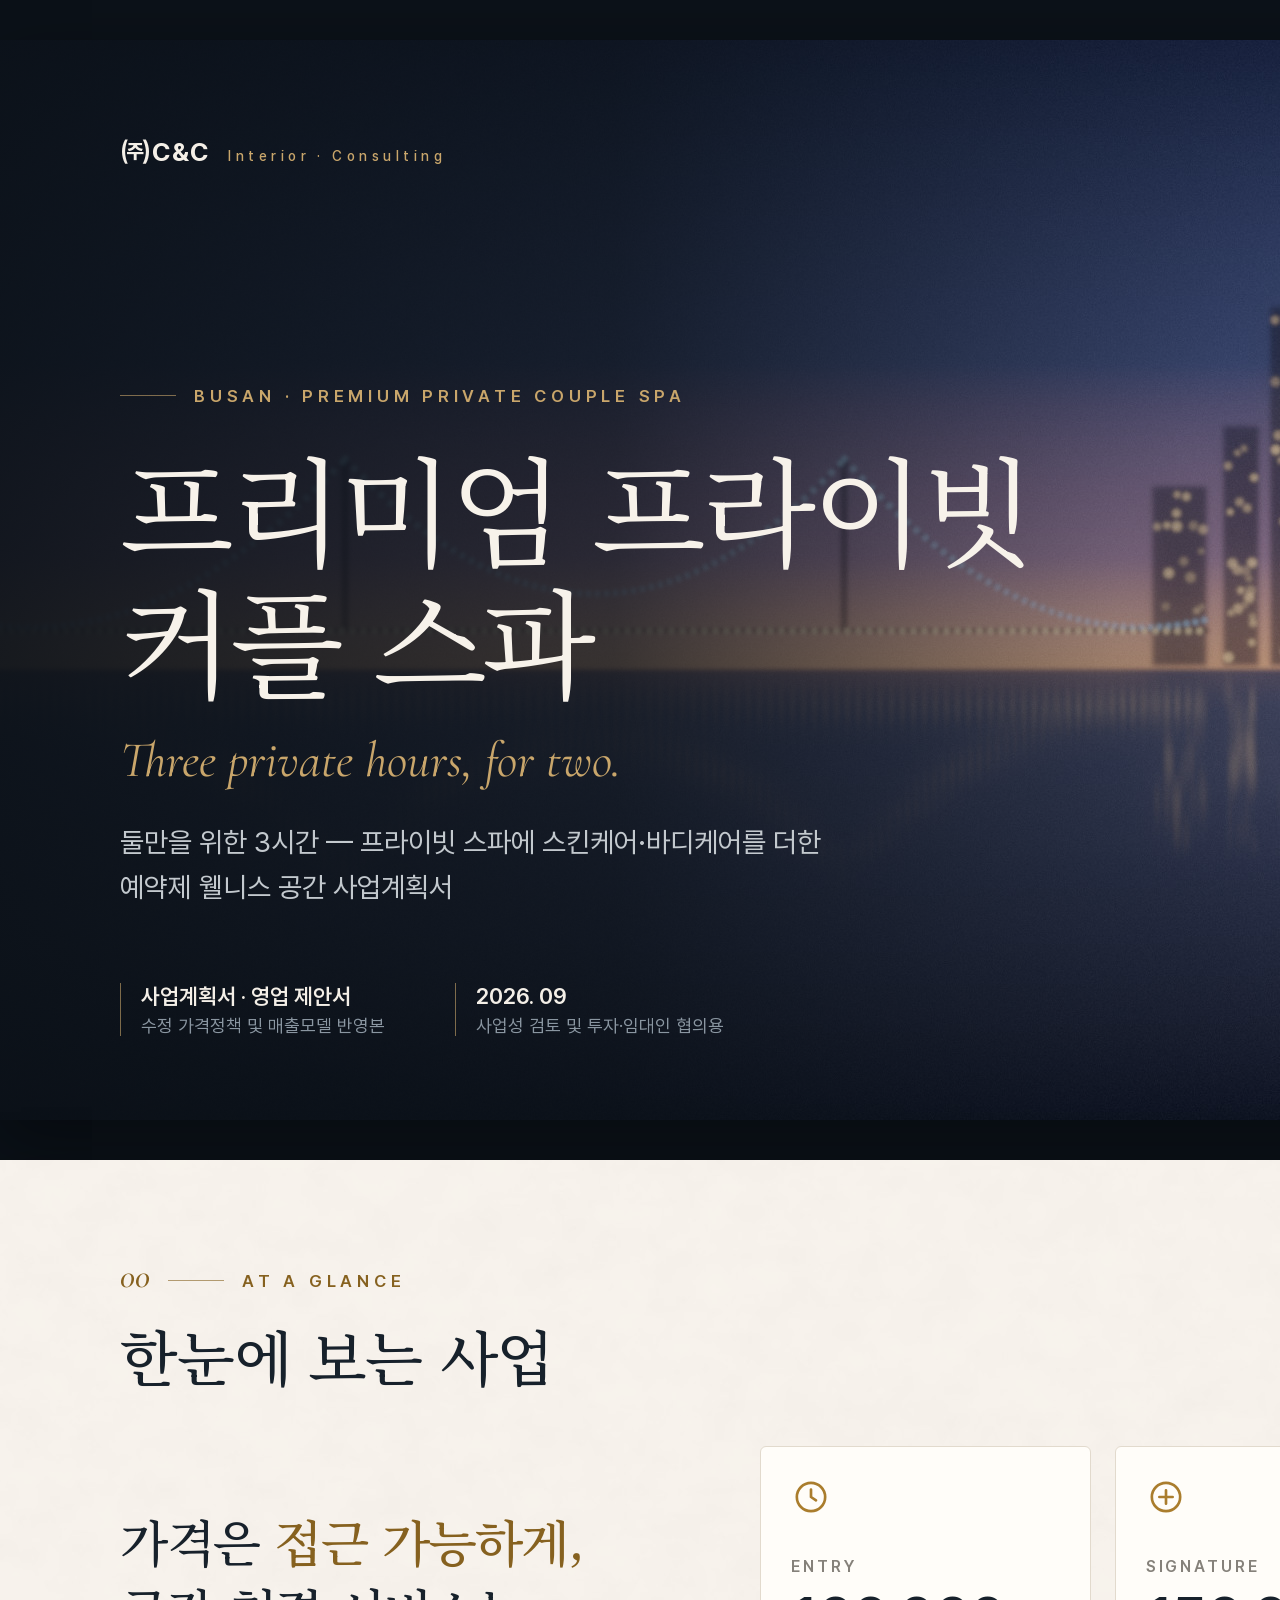
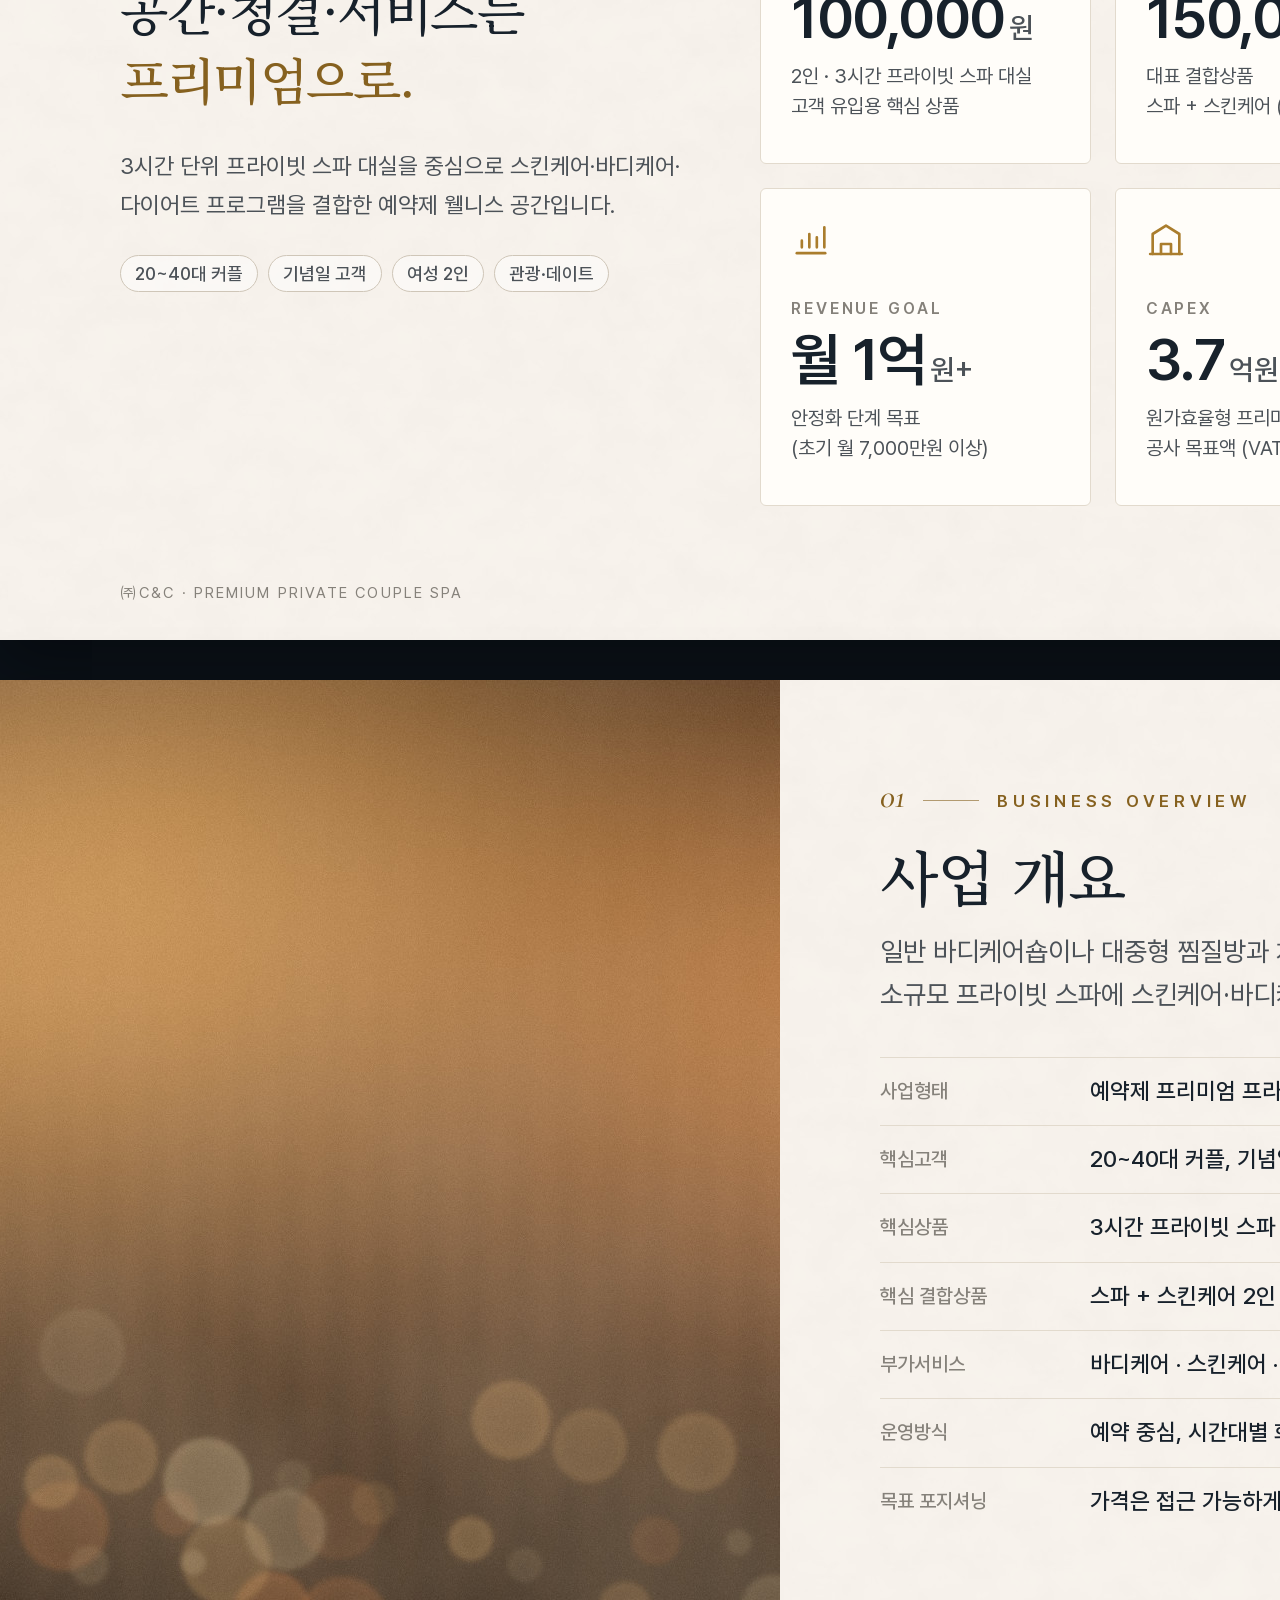
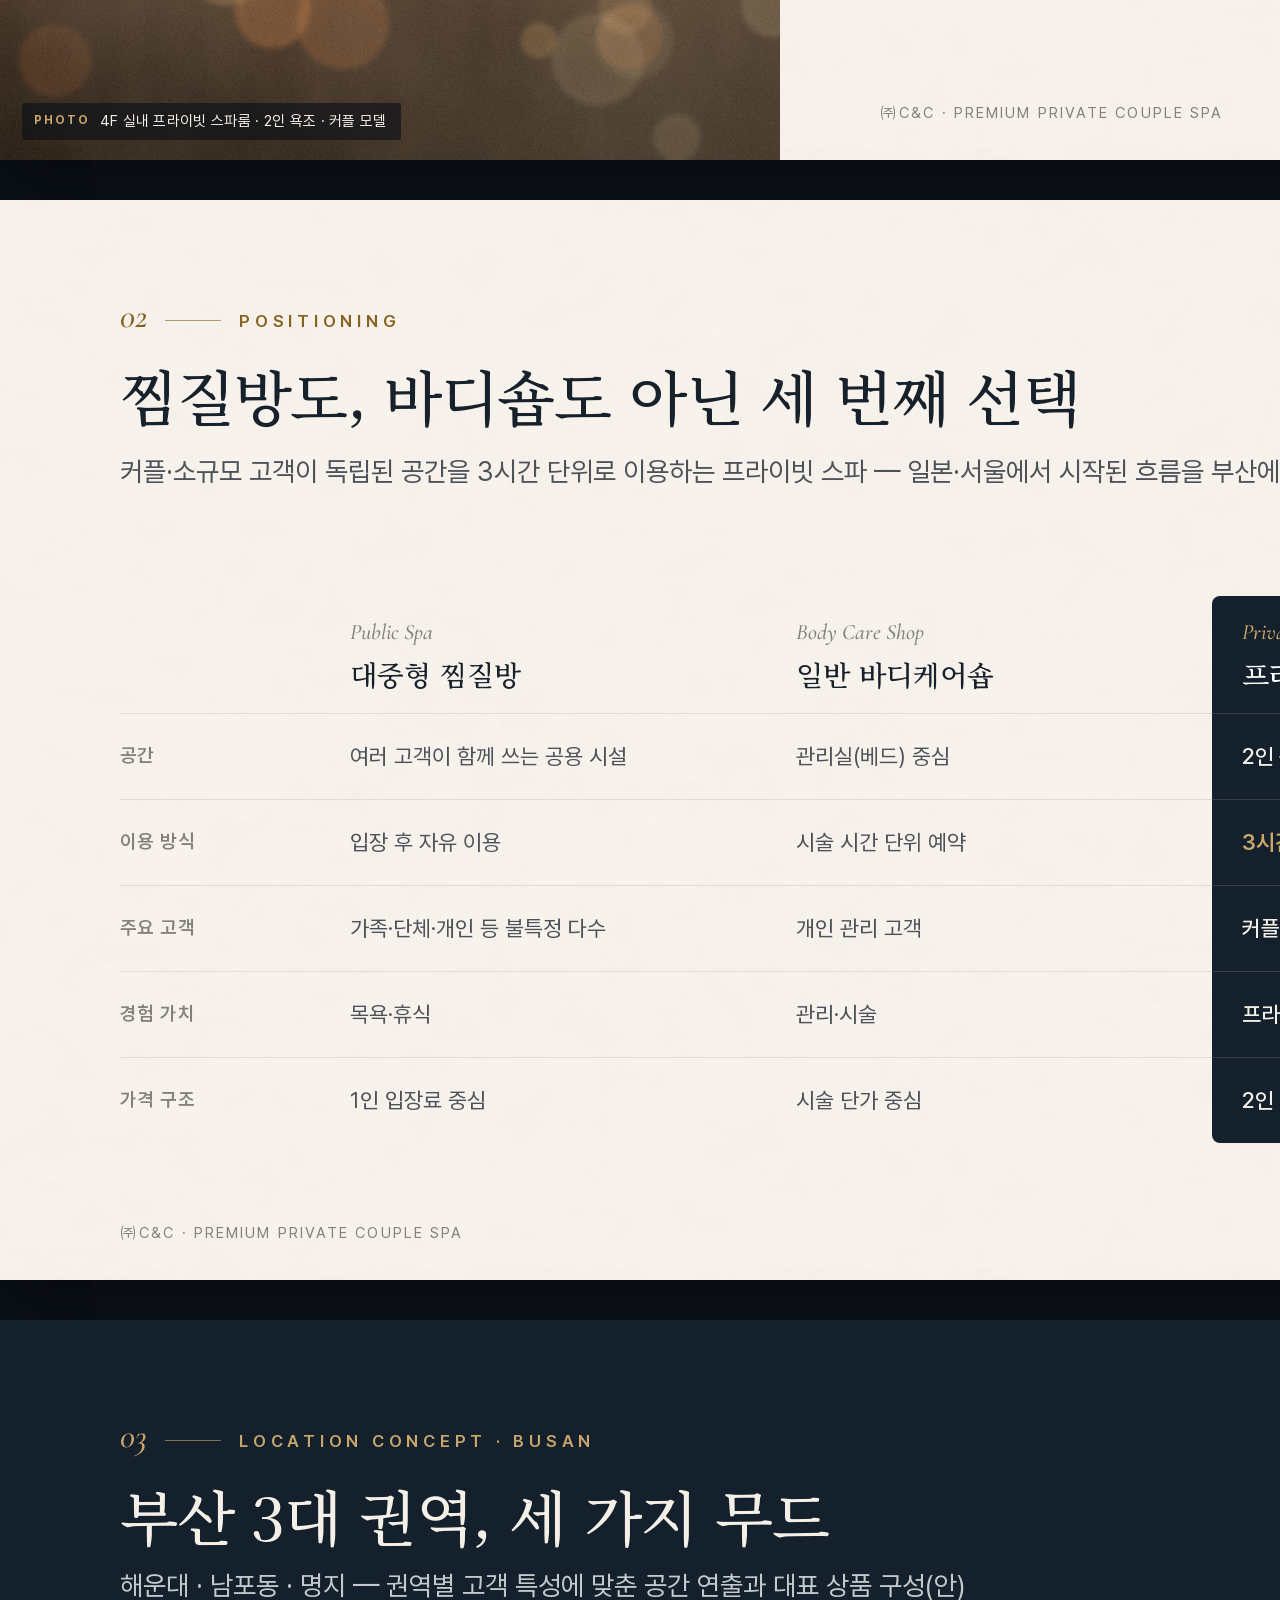
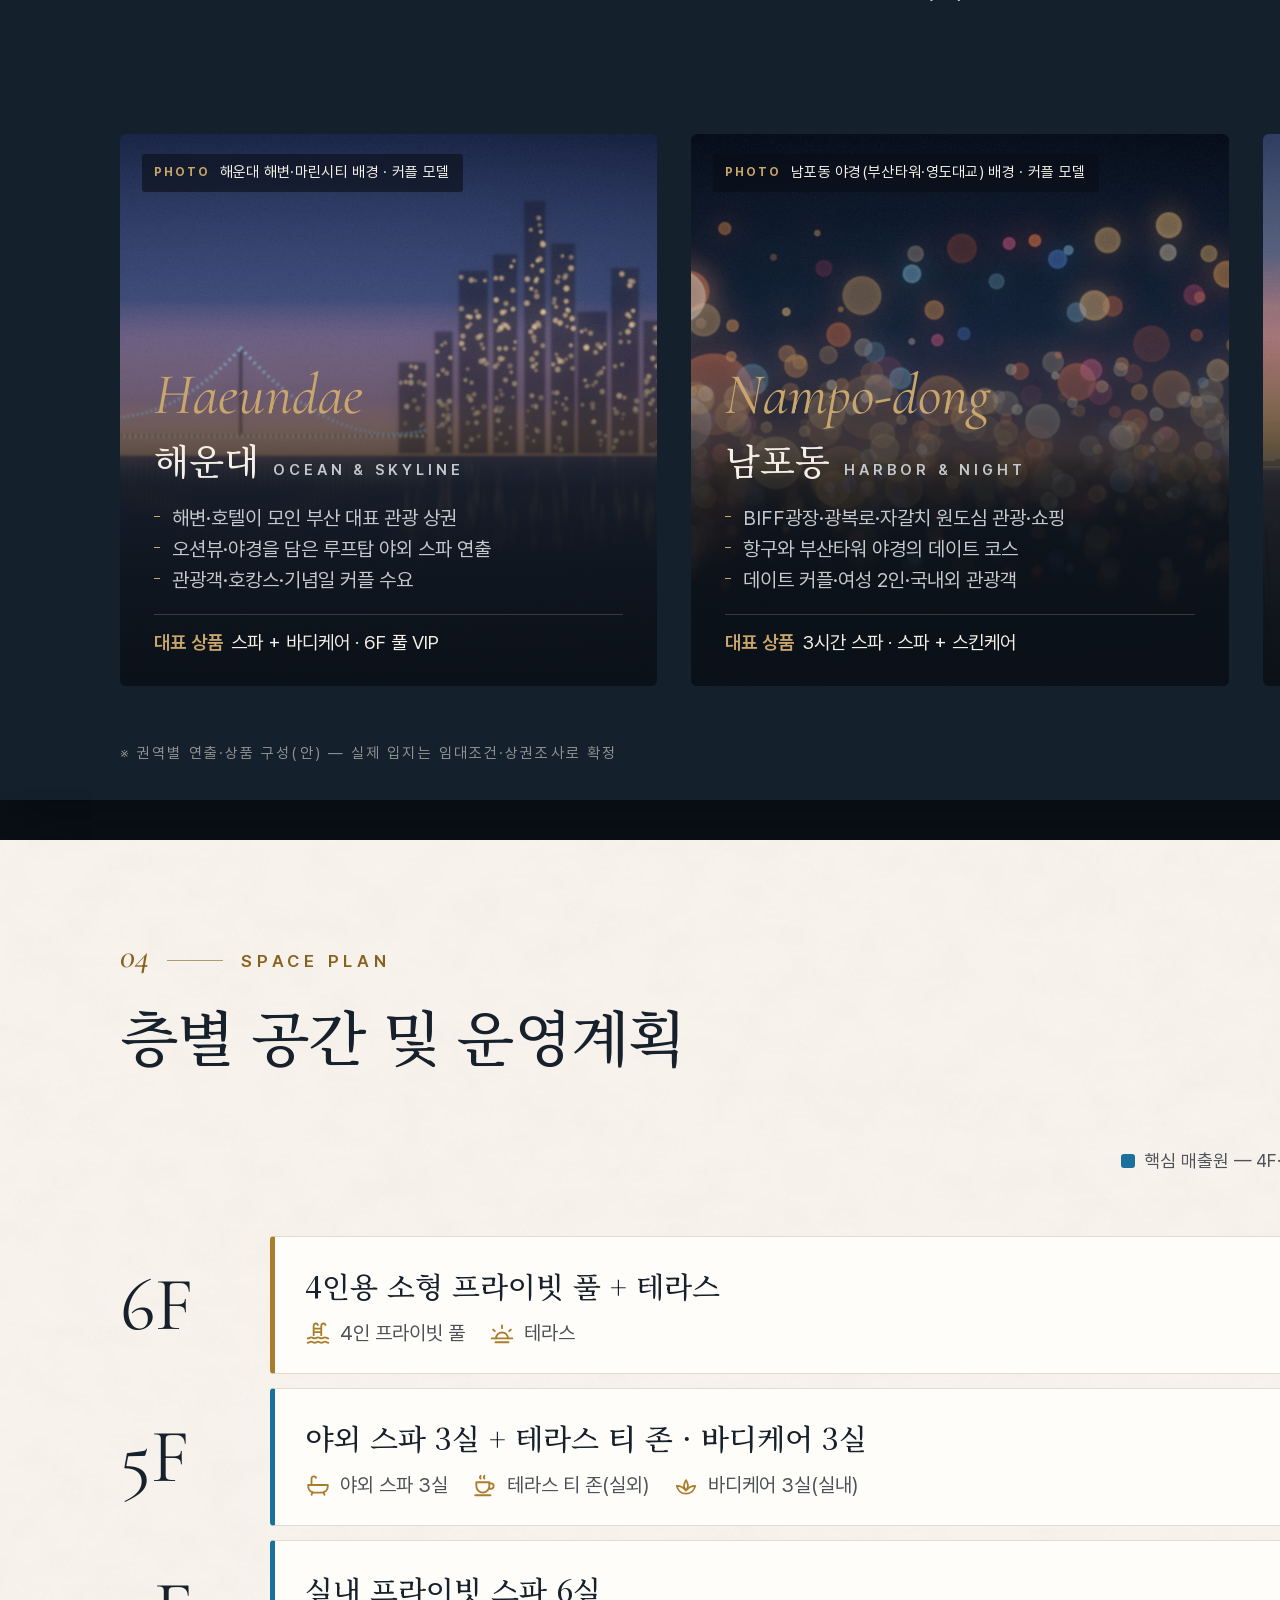
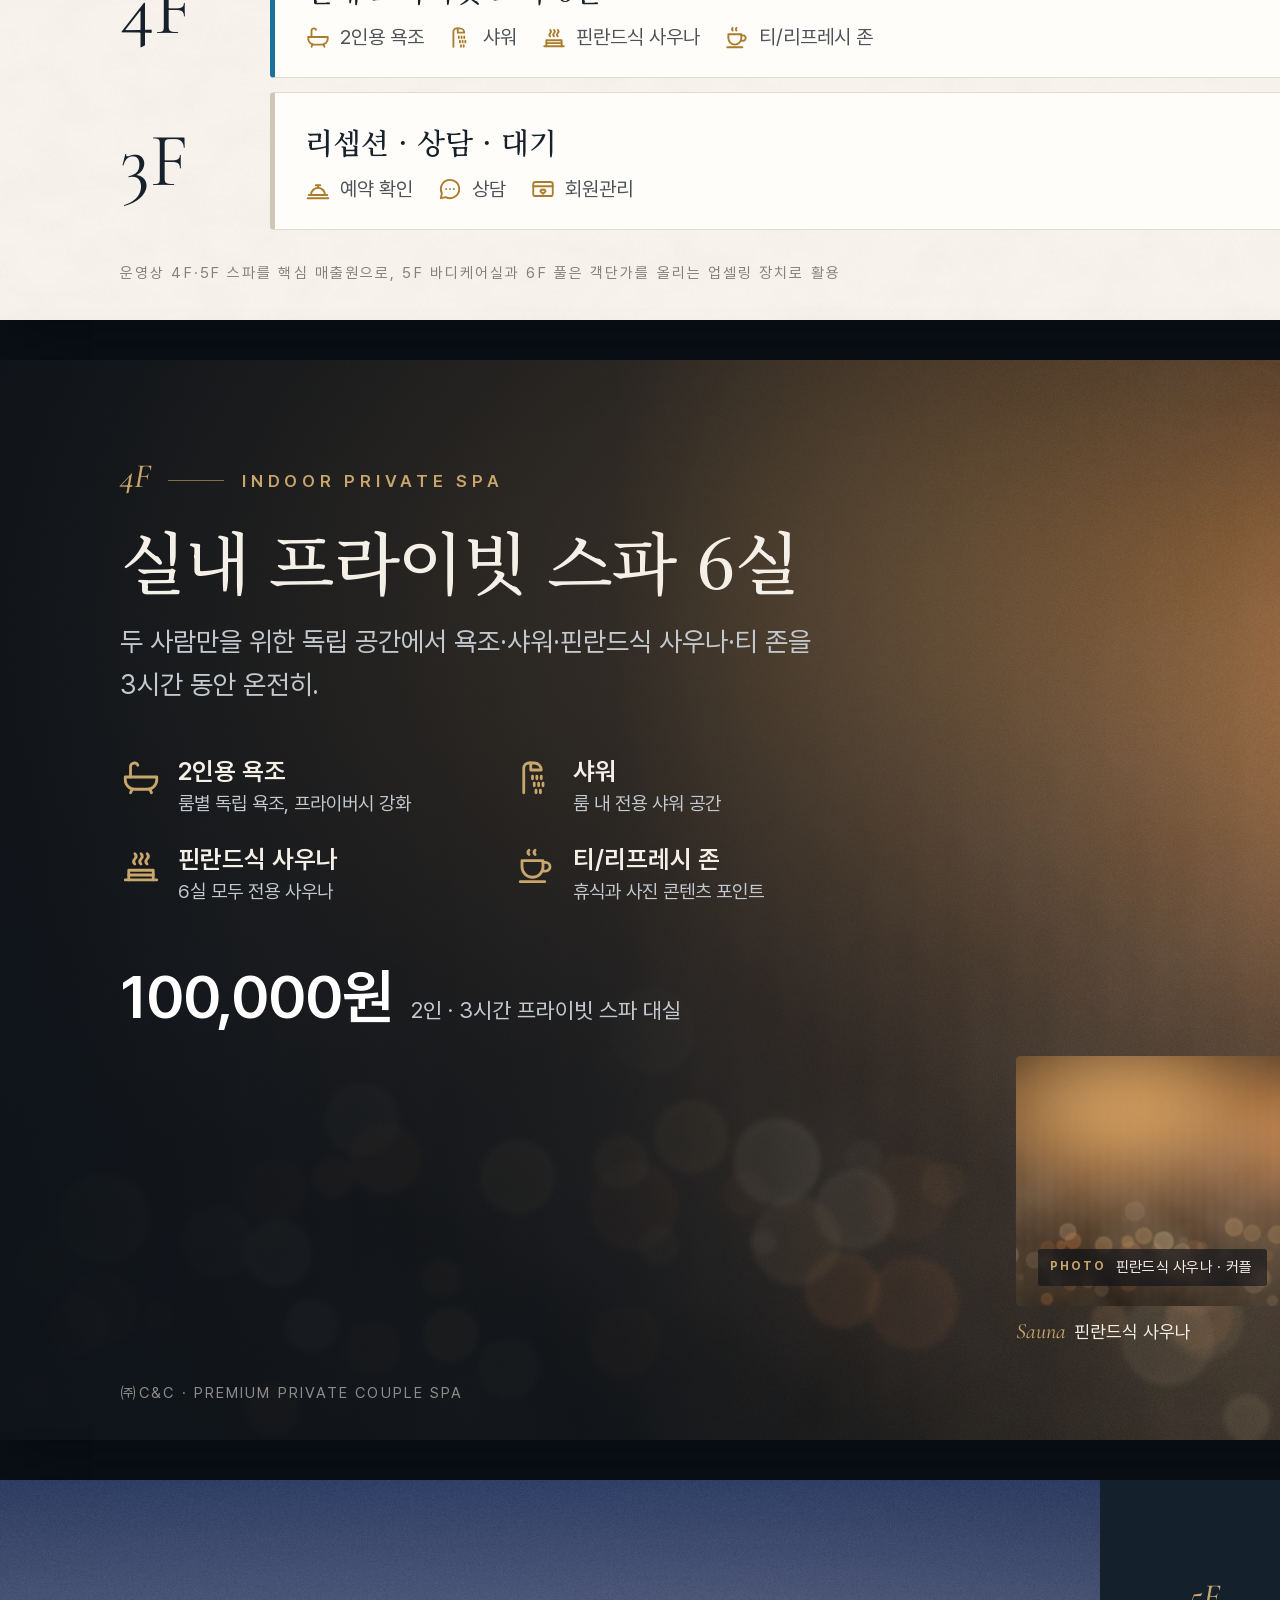
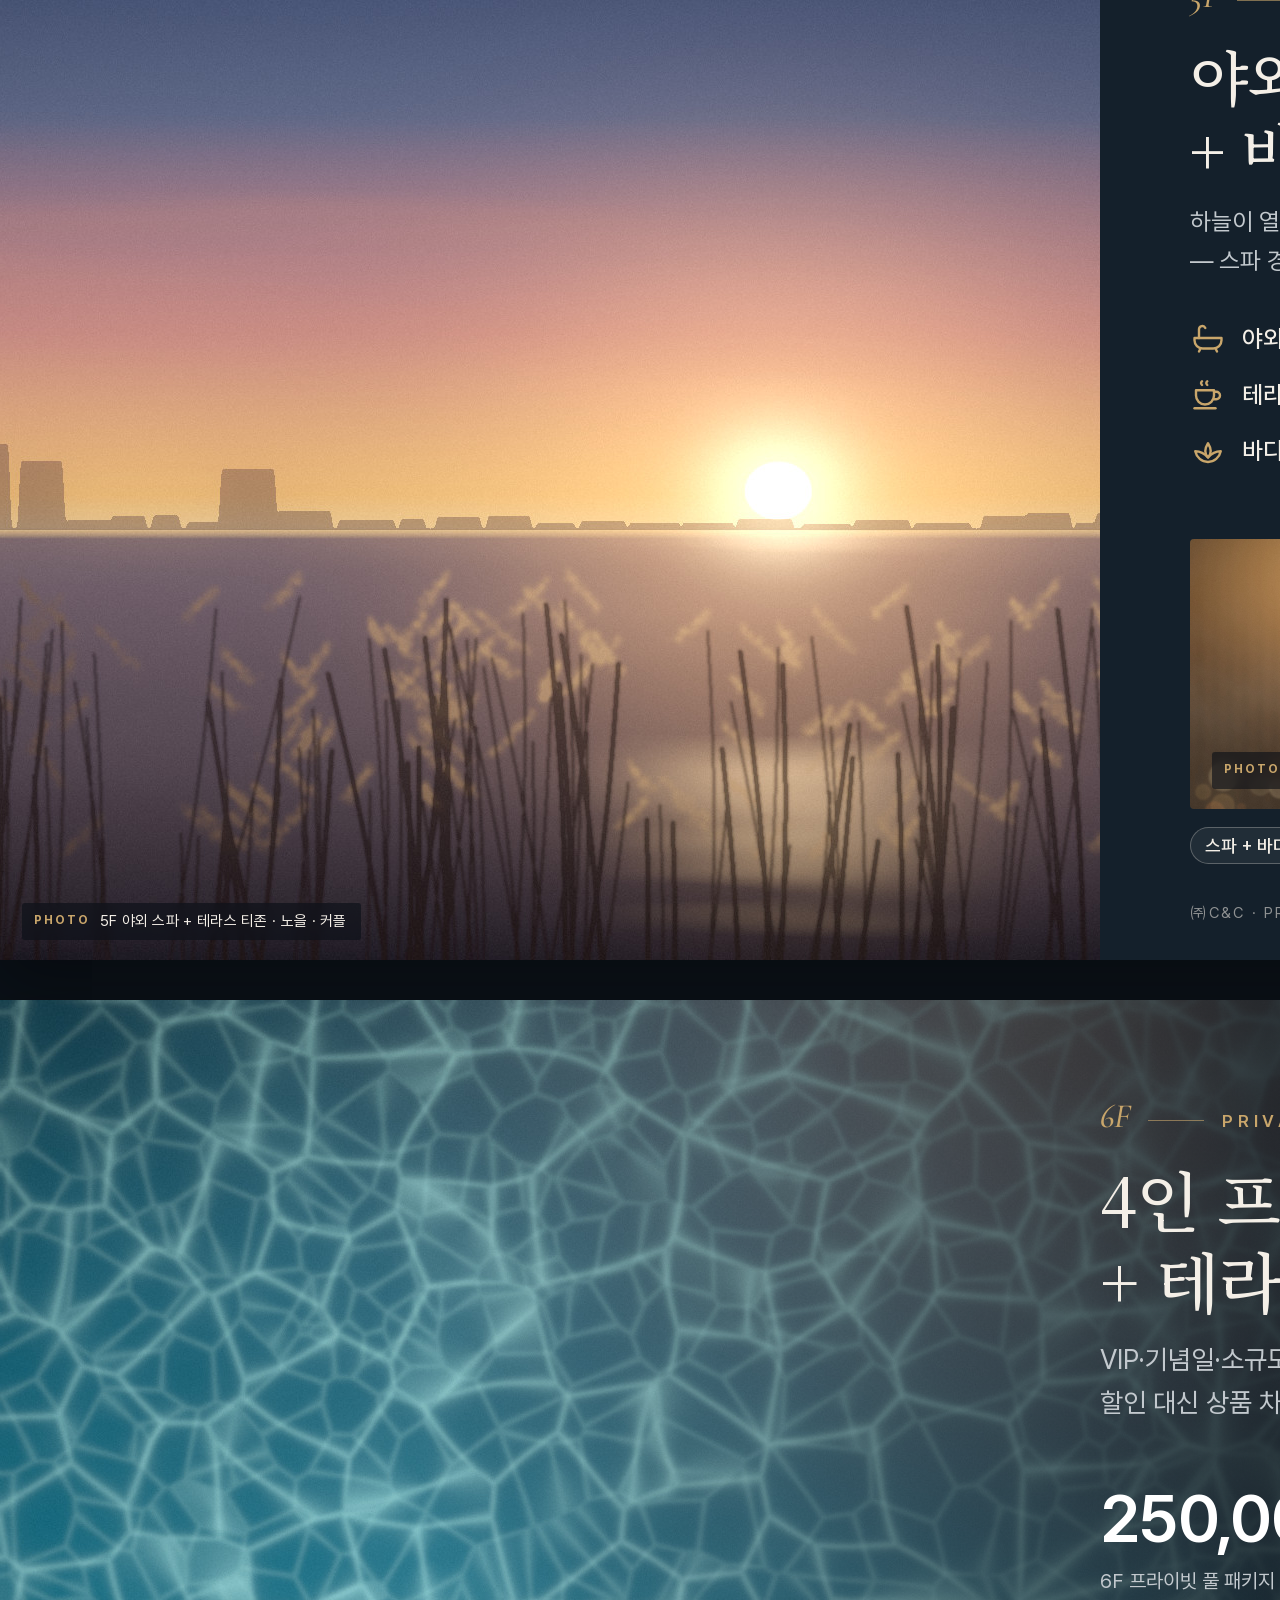
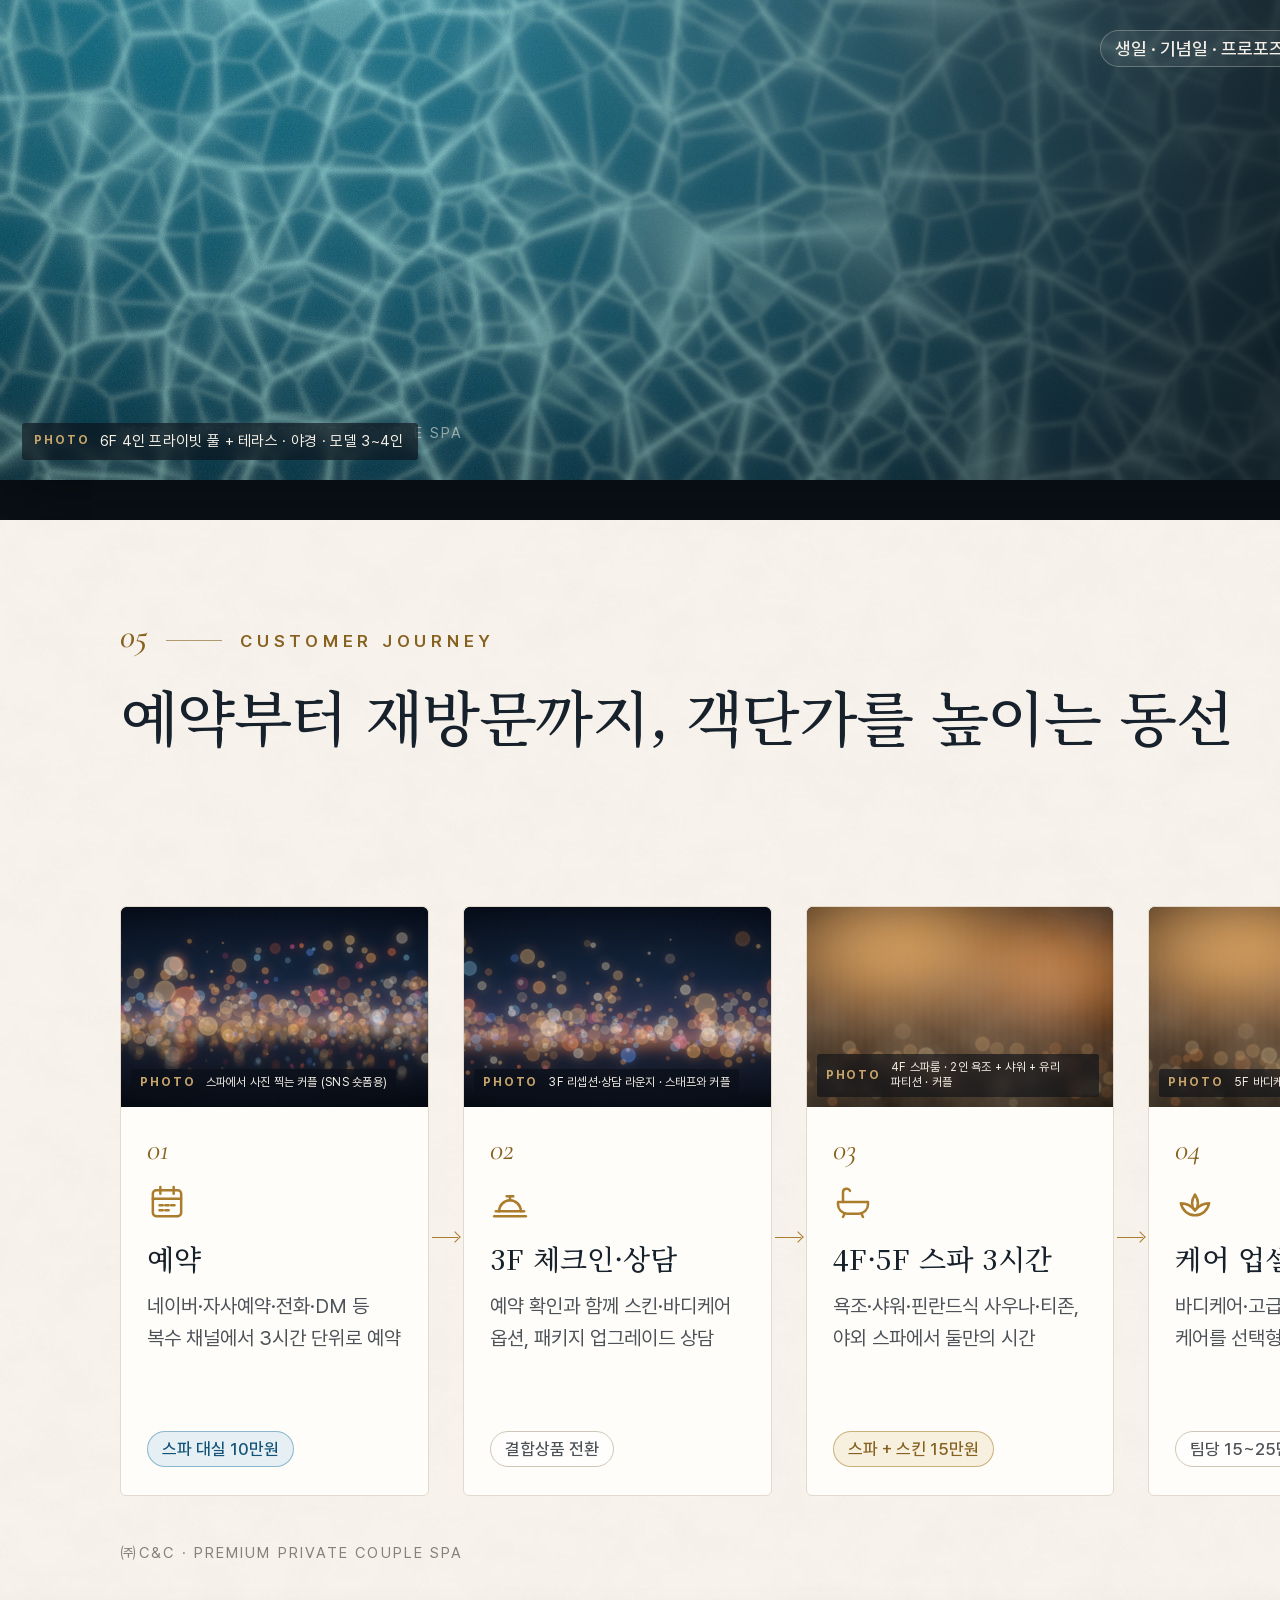
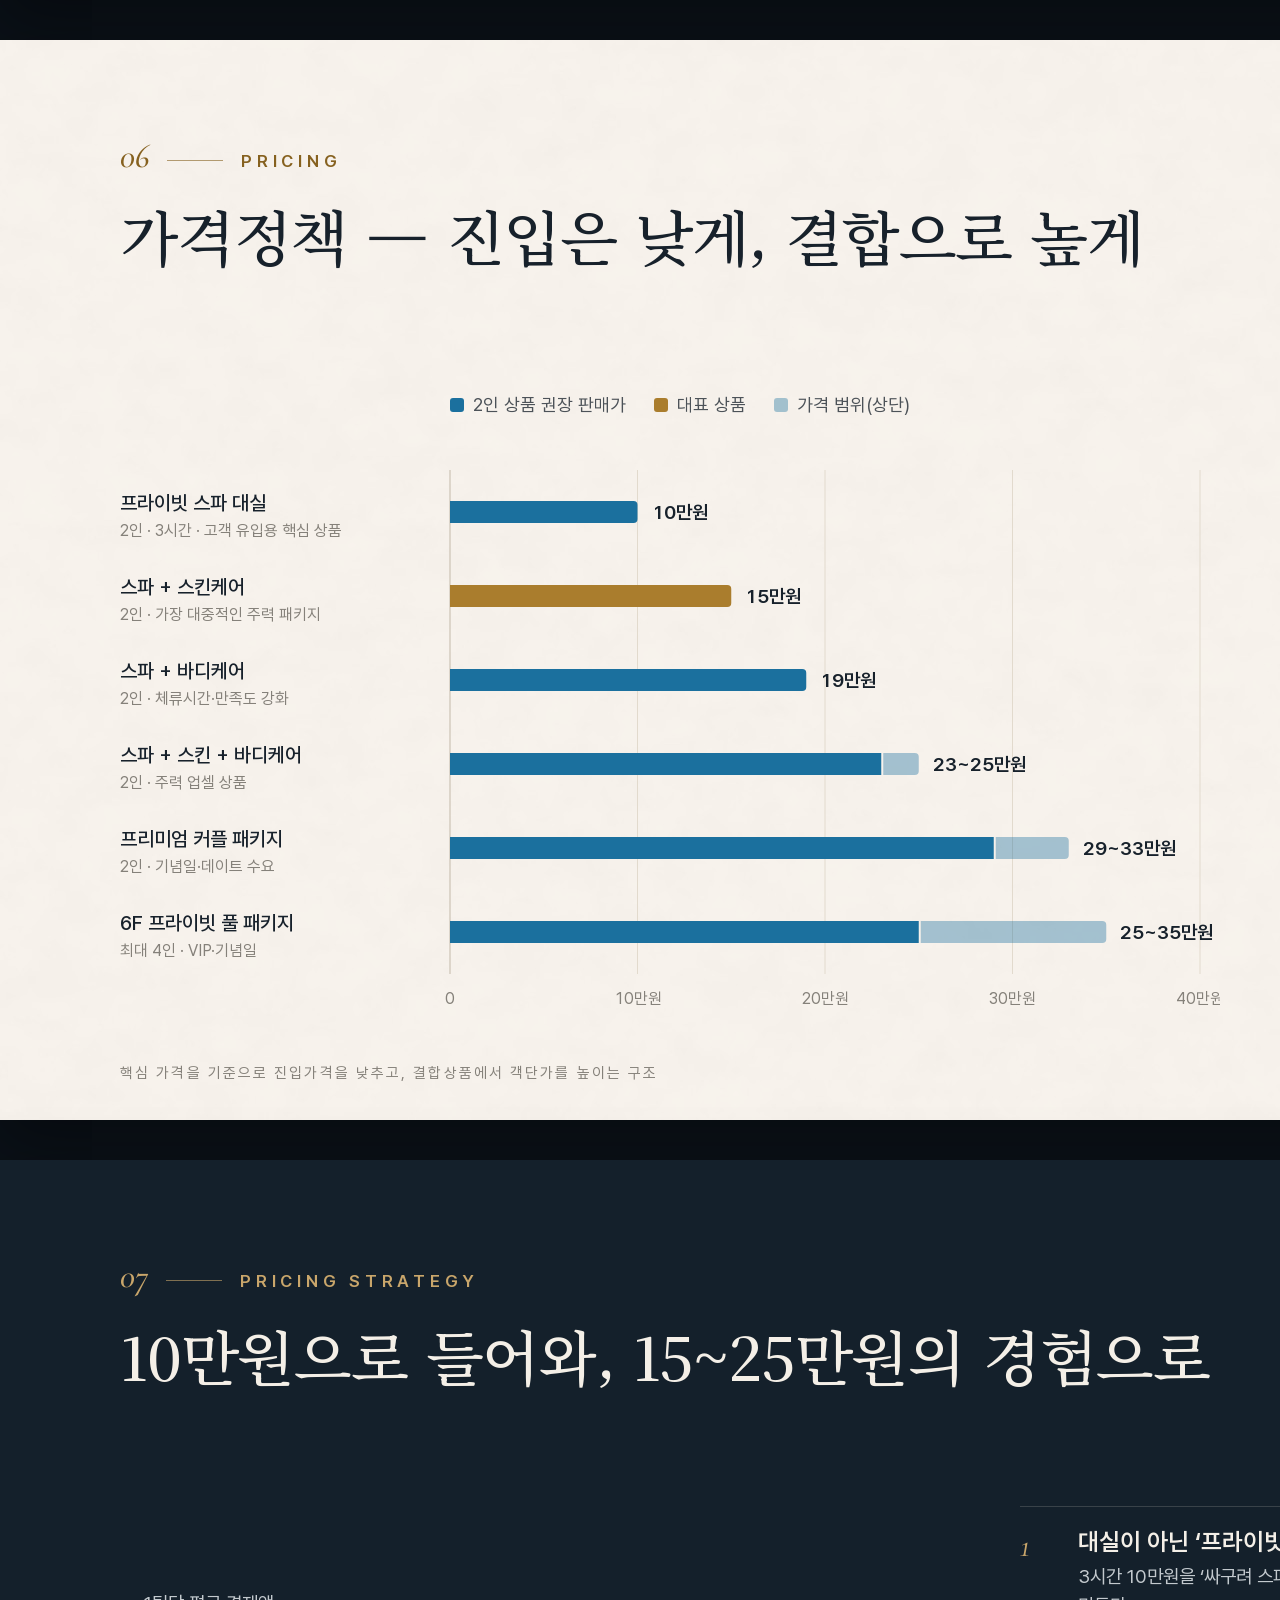
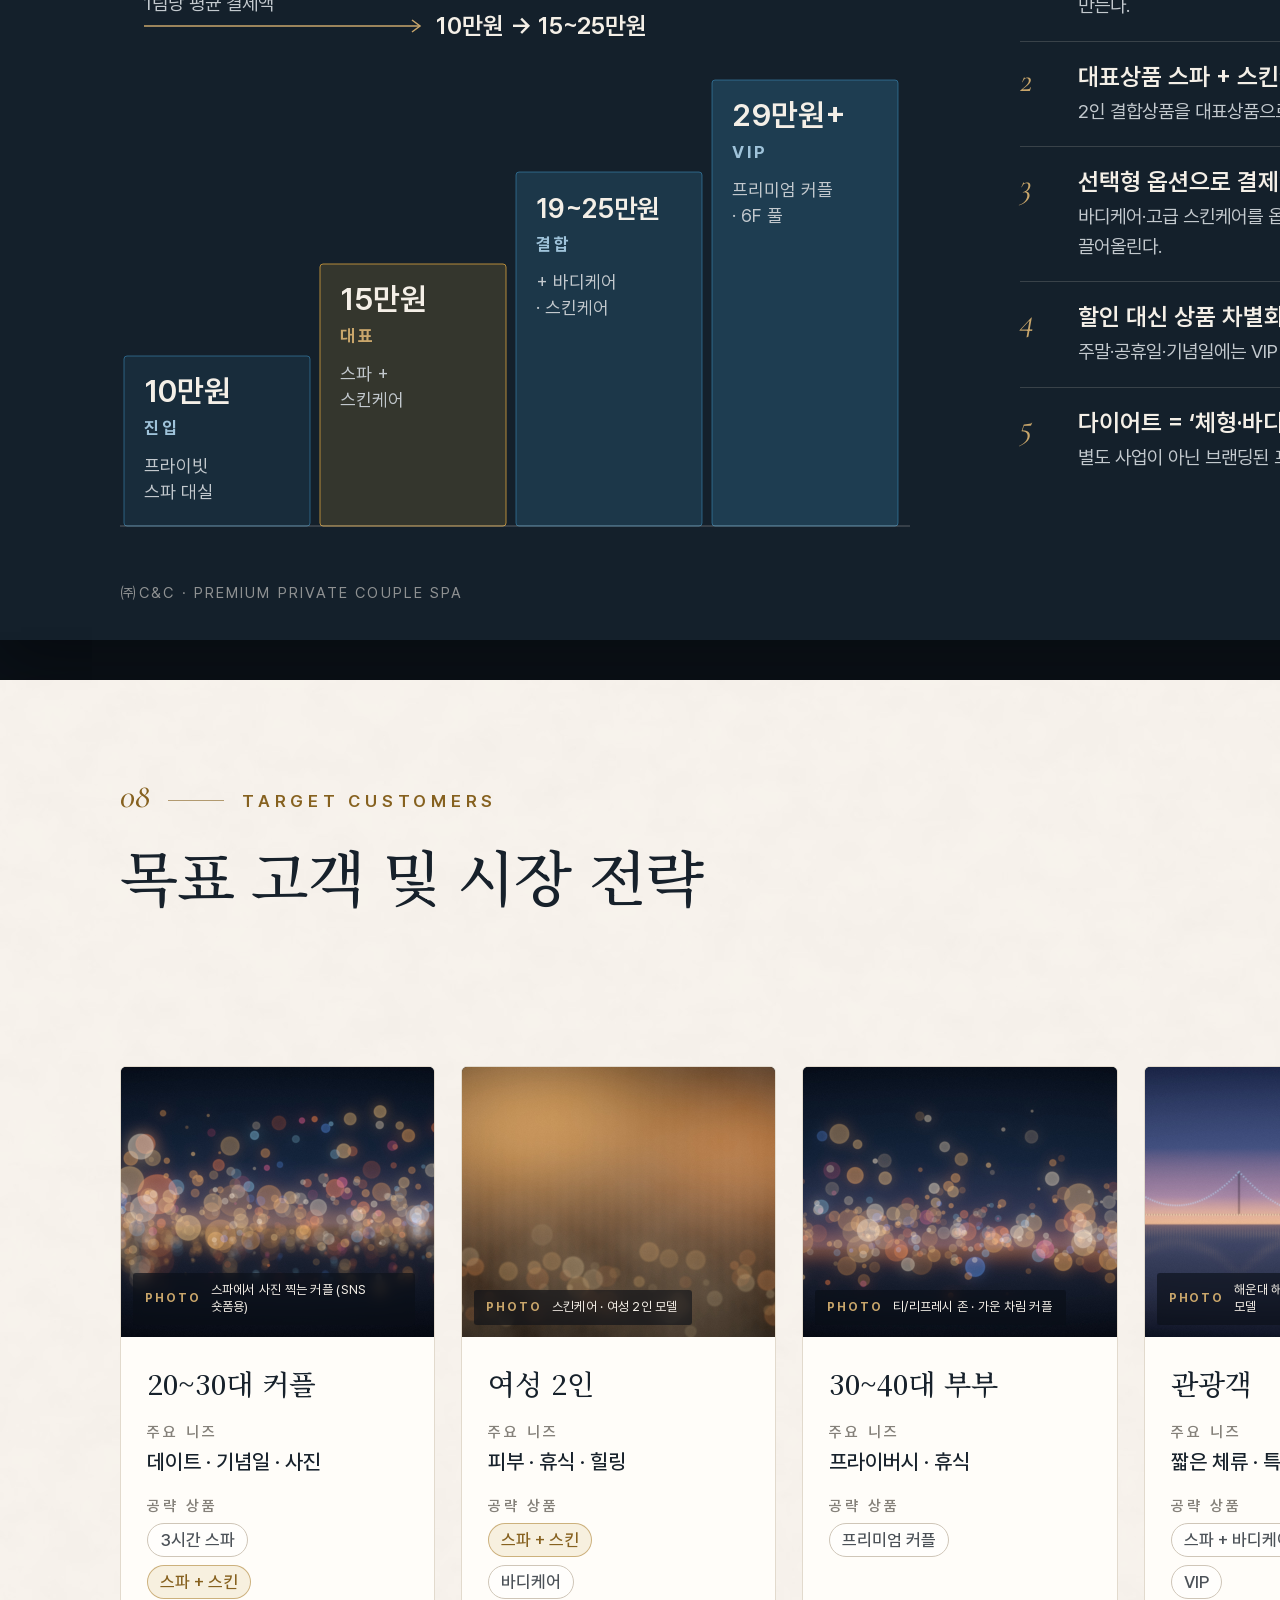
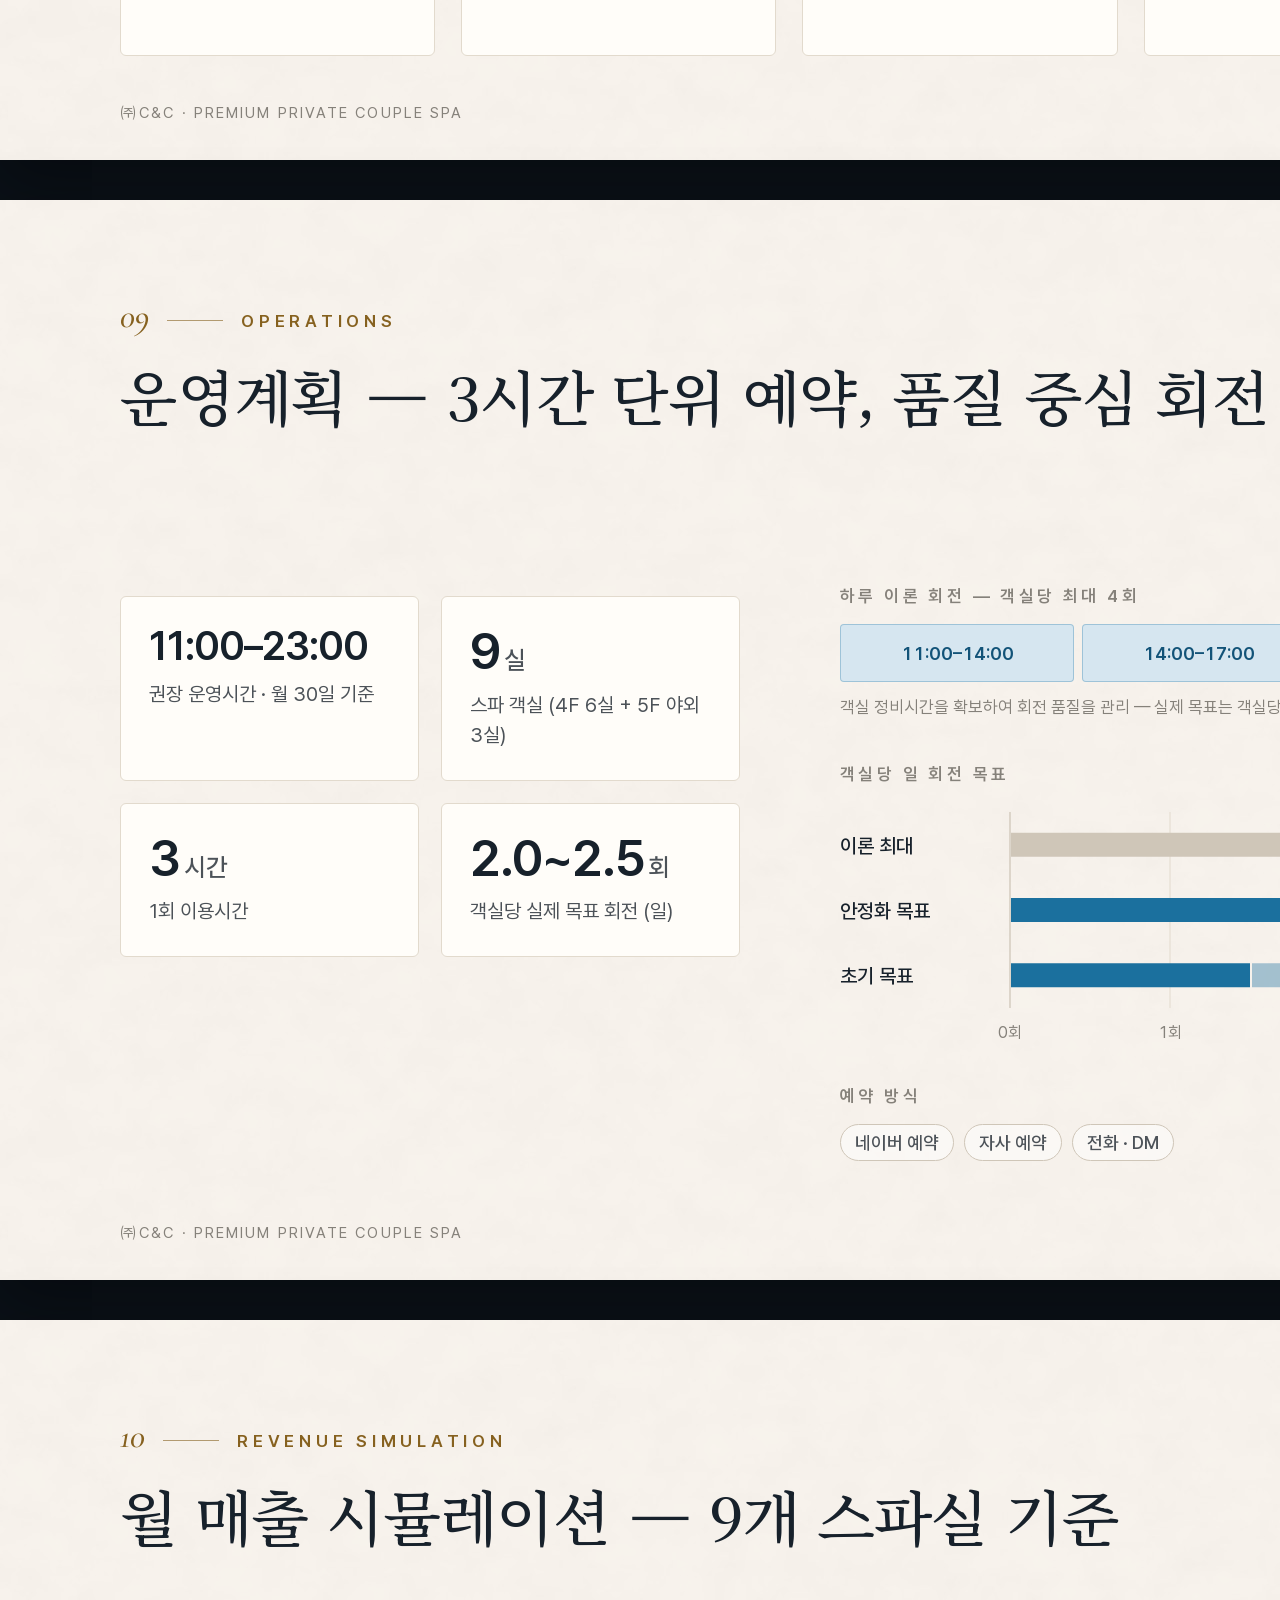
==== deck/index.html @ b5bc14b3 "Add landscape business-plan deck source and design system - deck/: 24-slide 16:9 HTML deck (data, ch" ====
<!doctype html>
<html lang="ko">
<head>
<meta charset="utf-8">
<meta name="viewport" content="width=1920">
<title>프리미엄 프라이빗 커플 스파 사업계획서 — ㈜C&amp;C</title>
<link rel="stylesheet" href="styles.css">
<style>
/* ---------- cover */
#s-cover .brand { position: absolute; top: 0; left: 0; display: flex; align-items: baseline; gap: 18px; font-family: var(--sans); font-weight: 700; font-size: 26px; letter-spacing: .04em; }
#s-cover .brand span { font-weight: 500; font-size: 14px; letter-spacing: .32em; color: var(--brass-l); }
#s-cover .cover-main { position: absolute; left: 0; top: 250px; width: 980px; }
#s-cover h1 { font-family: var(--serif); font-weight: 400; font-size: 118px; line-height: 1.12; letter-spacing: -.035em; margin-top: 34px; color: #F7F2EA; }
#s-cover .en-sub { font-size: 50px; color: var(--brass-l); margin-top: 26px; font-weight: 400; }
#s-cover .cover-lead { font-size: 28px; line-height: 1.6; color: var(--d2); margin-top: 30px; }
#s-cover .cover-meta { position: absolute; left: 0; bottom: 0; display: flex; gap: 70px; }
#s-cover .cover-meta div { padding-left: 20px; border-left: 1px solid rgba(201,166,107,.6); }
#s-cover .cover-meta b { display: block; font-size: 22px; font-weight: 600; color: var(--d1); }
#s-cover .cover-meta span { display: block; font-size: 18px; color: var(--d3); margin-top: 6px; }

/* ---------- glance */
#s-glance .left { position: absolute; left: 0; top: 250px; width: 560px; }
#s-glance .statement { font-family: var(--serif); font-size: 50px; line-height: 1.38; letter-spacing: -.03em; color: var(--t1); font-weight: 500; }
#s-glance .statement em { font-style: normal; color: var(--brass-d); }
#s-glance .desc { font-size: 23px; line-height: 1.7; color: var(--t2); margin-top: 34px; }
#s-glance .tags { display: flex; flex-wrap: wrap; gap: 10px; margin-top: 30px; }
#s-glance .grid { position: absolute; right: 0; top: 190px; width: 1040px; display: grid; grid-template-columns: repeat(3, 1fr); gap: 24px; }
#s-glance .stat { padding: 30px 30px 32px; min-height: 318px; position: relative; }
#s-glance .stat .ico { width: 40px; height: 40px; color: var(--brass); margin-bottom: 36px; }
#s-glance .stat .cap { font-size: 16px; font-weight: 600; letter-spacing: .18em; color: var(--t3); text-transform: uppercase; margin-bottom: 12px; }

/* ---------- overview */
#s-overview .ph { left: 0; top: 0; width: 780px; height: 1080px; }
#s-overview .panel { position: absolute; left: 880px; right: 120px; top: 96px; bottom: 84px; }
#s-overview dl { margin-top: 40px; display: grid; grid-template-columns: 210px 1fr; }
#s-overview dt, #s-overview dd { padding: 17px 0; border-top: 1px solid var(--hair); font-size: 23px; line-height: 1.45; }
#s-overview dt { color: var(--t3); font-weight: 500; font-size: 20px; padding-top: 19px; }
#s-overview dd { color: var(--t1); font-weight: 500; }
#s-overview dd b { color: var(--brass-d); font-weight: 700; }

/* ---------- positioning */
#s-position .cmp { position: absolute; left: 0; right: 0; top: 300px; display: grid; grid-template-columns: 200px 1fr 1fr 1.32fr; column-gap: 0; }
#s-position .cmp > div { padding: 20px 30px; font-size: 22px; line-height: 1.5; color: var(--t2); border-top: 1px solid var(--hair); min-height: 86px; display: flex; align-items: center; }
#s-position .cmp > div > span { display: block; }
#s-position .cmp .rh { color: var(--t3); font-size: 19px; font-weight: 600; letter-spacing: .06em; padding-left: 0; }
#s-position .cmp .ch { border-top: none; font-family: var(--serif); font-size: 28px; color: var(--t1); font-weight: 500; min-height: 80px; align-items: flex-end; padding-bottom: 18px; }
#s-position .cmp .us { background: var(--ink); color: var(--d1); border-top-color: rgba(244,239,231,.14); font-weight: 500; }
#s-position .cmp .us.ch { color: #fff; border-radius: 8px 8px 0 0; }
#s-position .cmp .us.last { border-radius: 0 0 8px 8px; }
#s-position .cmp .us b { color: var(--brass-l); font-weight: 600; }
#s-position .cmp .ch small { display: block; font-family: var(--latin); font-style: italic; font-size: 22px; color: var(--t3); margin-bottom: 4px; }
#s-position .cmp .us.ch small { color: var(--brass-l); }

/* ---------- locations */
#s-loc .cards { position: absolute; left: 0; right: 0; top: 318px; bottom: 30px; display: grid; grid-template-columns: repeat(3, 1fr); gap: 34px; }
#s-loc .lc { position: relative; overflow: hidden; border-radius: 6px; }
#s-loc .lc .ph { inset: 0; }
#s-loc .lc .scrim-bottom { background: linear-gradient(0deg, rgba(11,17,24,.95) 0%, rgba(11,17,24,.78) 36%, rgba(11,17,24,.1) 64%, rgba(11,17,24,0) 100%); }
#s-loc .lc .txt { position: absolute; left: 34px; right: 34px; bottom: 32px; }
#s-loc .lc .en { font-size: 58px; color: var(--brass-l); line-height: 1; }
#s-loc .lc h3 { font-family: var(--serif); font-size: 36px; font-weight: 500; margin-top: 10px; display: flex; align-items: baseline; gap: 14px; }
#s-loc .lc h3 span { font-family: var(--sans); font-size: 15px; letter-spacing: .26em; color: var(--d2); font-weight: 600; text-transform: uppercase; }
#s-loc .lc ul { list-style: none; margin-top: 18px; }
#s-loc .lc li { font-size: 20px; line-height: 1.55; color: var(--d2); padding-left: 18px; position: relative; }
#s-loc .lc li::before { content: ""; position: absolute; left: 0; top: 13px; width: 6px; height: 1px; background: var(--brass-l); }
#s-loc .lc .rec { margin-top: 18px; padding-top: 16px; border-top: 1px solid rgba(244,239,231,.18); font-size: 19px; color: var(--d1); }
#s-loc .lc .rec b { color: var(--brass-l); font-weight: 600; margin-right: 8px; }
#s-loc .ph .slot-tag { top: 20px; bottom: auto; }

/* ---------- floors */
#s-floors .stack { position: absolute; left: 0; right: 0; top: 300px; display: flex; flex-direction: column; gap: 14px; }
#s-floors .fl { display: grid; grid-template-columns: 150px 1fr 380px; align-items: stretch; min-height: 138px; }
#s-floors .fl .no { font-family: var(--latin); font-size: 76px; font-weight: 400; color: var(--t1); line-height: 1; display: flex; align-items: center; }
#s-floors .fl .blk { background: var(--card); border: 1px solid var(--hair); border-left: 5px solid var(--stone); border-radius: 4px; padding: 22px 30px; display: flex; flex-direction: column; justify-content: center; gap: 14px; }
#s-floors .fl.core .blk { border-left-color: var(--sea); }
#s-floors .fl.up .blk { border-left-color: var(--brass); }
#s-floors .fl.mix .blk { border-left-color: var(--sea); box-shadow: inset 0 -5px 0 -0px rgba(170,125,45,0); }
#s-floors .fl .blk h3 { font-family: var(--serif); font-size: 29px; font-weight: 500; color: var(--t1); }
#s-floors .fl .items { display: flex; flex-wrap: wrap; gap: 10px 24px; }
#s-floors .fl .it { display: flex; align-items: center; gap: 9px; font-size: 20px; color: var(--t2); }
#s-floors .fl .it .ico { width: 26px; height: 26px; color: var(--brass); stroke-width: 1.7; }
#s-floors .fl .role { padding: 0 0 0 36px; display: flex; flex-direction: column; justify-content: center; gap: 10px; }
#s-floors .fl .role p { font-size: 21px; color: var(--t1); line-height: 1.45; font-weight: 500; }
#s-floors .fl .role .chip { align-self: flex-start; font-size: 16px; padding: 5px 12px; }
#s-floors .legend { position: absolute; right: 0; top: 214px; }

/* ---------- 4F */
#s-4f .ph.main { inset: 0; }
#s-4f .content { position: absolute; left: 120px; top: 96px; width: 760px; }
#s-4f .feat { display: grid; grid-template-columns: 1fr 1fr; gap: 26px 30px; margin-top: 50px; }
#s-4f .feat div { display: flex; gap: 16px; align-items: flex-start; }
#s-4f .feat .ico { width: 42px; height: 42px; color: var(--brass-l); flex: none; }
#s-4f .feat b { display: block; font-size: 25px; font-weight: 600; color: var(--d1); }
#s-4f .feat span { display: block; font-size: 19px; color: var(--d2); margin-top: 4px; line-height: 1.45; }
#s-4f .price { margin-top: 56px; display: flex; align-items: baseline; gap: 18px; }
#s-4f .price .num { font-size: 60px; color: #fff; }
#s-4f .price span { font-size: 22px; color: var(--d2); }
#s-4f .insets { position: absolute; right: 120px; bottom: 96px; display: flex; gap: 24px; }
#s-4f .inset { width: 380px; }
#s-4f .inset .ph { position: relative; width: 380px; height: 250px; border-radius: 4px; }
#s-4f .inset p { font-size: 18px; color: var(--d1); margin-top: 12px; }
#s-4f .inset p span { color: var(--brass-l); font-family: var(--latin); font-style: italic; font-size: 22px; margin-right: 8px; }

/* ---------- 5F */
#s-5f .ph.main { left: 0; top: 0; width: 1100px; height: 1080px; }
#s-5f .side { position: absolute; left: 1100px; right: 0; top: 0; bottom: 0; background: var(--ink); }
#s-5f .content { position: absolute; left: 90px; right: 110px; top: 96px; }
#s-5f .items { margin-top: 40px; display: flex; flex-direction: column; gap: 20px; }
#s-5f .items div { display: flex; align-items: center; gap: 16px; font-size: 24px; color: var(--d1); font-weight: 500; }
#s-5f .items .ico { width: 36px; height: 36px; color: var(--brass-l); }
#s-5f .items small { color: var(--d3); font-size: 18px; margin-left: 4px; font-weight: 400; }
#s-5f .sub { position: absolute; left: 90px; right: 110px; bottom: 96px; }
#s-5f .sub .ph { position: relative; height: 270px; border-radius: 4px; }
#s-5f .sub .row { display: flex; gap: 12px; margin-top: 18px; flex-wrap: wrap; }

/* ---------- 6F */
#s-6f .ph.main { inset: 0; }
#s-6f .content { position: absolute; right: 120px; top: 96px; width: 700px; }
#s-6f .stat { margin-top: 60px; }
#s-6f .stat .v { font-size: 66px; color: #fff; }
#s-6f .chips { display: flex; gap: 12px; flex-wrap: wrap; margin-top: 34px; }

/* ---------- journey */
#s-journey .steps { position: absolute; left: 0; right: 0; top: 290px; display: grid; grid-template-columns: repeat(5, 1fr); gap: 34px; }
#s-journey .st { position: relative; padding: 0; min-height: 590px; display: flex; flex-direction: column; }
#s-journey .st .ph { position: relative; height: 200px; border-radius: 6px 6px 0 0; }
#s-journey .st .ph .slot-tag { font-size: 12px; left: 10px; bottom: 10px; max-width: 92%; padding: 6px 9px; }
#s-journey .st .stb { padding: 24px 26px 28px; display: flex; flex-direction: column; flex: 1; }
#s-journey .st .n { font-family: var(--latin); font-style: italic; font-size: 30px; color: var(--brass-d); }
#s-journey .st .ico { width: 40px; height: 40px; color: var(--brass); margin: 14px 0 16px; stroke-width: 1.5; }
#s-journey .st h3 { font-family: var(--serif); font-size: 28px; font-weight: 500; color: var(--t1); }
#s-journey .st p { font-size: 20px; line-height: 1.6; color: var(--t2); margin-top: 12px; flex: 1; }
#s-journey .st .chip { margin-top: 22px; align-self: flex-start; font-size: 17px; }
#s-journey .st:not(:last-child)::after { content: ""; position: absolute; right: -30px; top: 330px; width: 26px; height: 1px; background: var(--brass); }
#s-journey .st:not(:last-child)::before { content: ""; position: absolute; right: -31px; top: 326px; width: 7px; height: 7px; border-top: 1px solid var(--brass); border-right: 1px solid var(--brass); transform: rotate(45deg); }

/* ---------- pricing */
#s-pricing .chart { position: absolute; left: 0; top: 318px; }
#s-pricing .legend { position: absolute; left: 330px; top: 258px; }
#s-pricing .side { position: absolute; right: 0; top: 250px; width: 470px; }
#s-pricing .side h4 { font-size: 17px; letter-spacing: .2em; color: var(--t3); font-weight: 600; margin-bottom: 8px; }
#s-pricing .opt { padding: 18px 0; border-bottom: 1px solid var(--hair); display: grid; grid-template-columns: 1fr auto; gap: 4px 14px; }
#s-pricing .opt b { font-size: 22px; font-weight: 600; color: var(--t1); }
#s-pricing .opt .p { font-size: 22px; font-weight: 600; color: var(--t1); text-align: right; font-variant-numeric: tabular-nums; }
#s-pricing .opt span { font-size: 17px; color: var(--t3); grid-column: 1 / -1; }
#s-pricing .mem { margin-top: 30px; padding: 26px 28px; background: var(--ink); color: var(--d1); border-radius: 6px; }
#s-pricing .mem .k { font-size: 15px; letter-spacing: .22em; color: var(--brass-l); font-weight: 600; }
#s-pricing .mem .v { font-size: 38px; font-weight: 600; margin-top: 10px; letter-spacing: -.02em; }
#s-pricing .mem .v small { font-size: 20px; font-weight: 500; color: var(--d2); margin-left: 6px; }
#s-pricing .mem p { font-size: 18px; color: var(--d2); margin-top: 10px; line-height: 1.5; }

/* ---------- strategy (dark) */
#s-strategy .stairs { position: absolute; left: 0; top: 330px; width: 820px; height: 560px; }
#s-strategy .pts { position: absolute; right: 0; top: 250px; width: 780px; display: flex; flex-direction: column; gap: 0; }
#s-strategy .pt { display: grid; grid-template-columns: 58px 1fr; padding: 20px 0; border-top: 1px solid var(--hair-dark); }
#s-strategy .pt .n { font-family: var(--latin); font-style: italic; font-size: 34px; color: var(--brass-l); line-height: 1.1; }
#s-strategy .pt b { font-size: 24px; color: var(--d1); font-weight: 600; }
#s-strategy .pt p { font-size: 19px; line-height: 1.55; color: var(--d2); margin-top: 6px; }

/* ---------- target */
#s-target .cards { position: absolute; left: 0; right: 0; top: 290px; bottom: 20px; display: grid; grid-template-columns: repeat(5, 1fr); gap: 26px; }
#s-target .tc { display: flex; flex-direction: column; overflow: hidden; }
#s-target .tc .ph { position: relative; height: 270px; }
#s-target .tc .body { padding: 26px 26px 24px; display: flex; flex-direction: column; flex: 1; }
#s-target .tc h3 { font-family: var(--serif); font-size: 28px; font-weight: 500; color: var(--t1); }
#s-target .tc .k { font-size: 15px; letter-spacing: .2em; color: var(--t3); font-weight: 600; margin-top: 20px; }
#s-target .tc .need { font-size: 21px; color: var(--t1); margin-top: 6px; line-height: 1.45; font-weight: 500; }
#s-target .tc .prods { display: flex; flex-direction: column; gap: 8px; margin-top: 8px; }
#s-target .tc .prods .chip { align-self: flex-start; font-size: 17px; padding: 6px 12px; }
#s-target .ph .slot-tag { font-size: 13px; left: 12px; bottom: 12px; max-width: 90%; }

/* ---------- operations */
#s-ops .stats { position: absolute; left: 0; top: 300px; width: 620px; display: grid; grid-template-columns: 1fr 1fr; gap: 22px; }
#s-ops .stats .stat { padding: 28px 28px 30px; }
#s-ops .stats .stat .v { font-size: 50px; }
#s-ops .right { position: absolute; right: 0; top: 290px; width: 960px; }
#s-ops .right h4 { font-size: 17px; letter-spacing: .2em; color: var(--t3); font-weight: 600; margin-bottom: 18px; }
#s-ops .day { display: grid; grid-template-columns: repeat(4, 1fr); gap: 8px; }
#s-ops .day div { height: 58px; border-radius: 4px; background: var(--sea-xl); border: 1px solid rgba(27,112,158,.3); display: flex; align-items: center; justify-content: center; font-size: 18px; color: #125378; font-weight: 600; font-variant-numeric: tabular-nums; }
#s-ops .ticks { display: grid; grid-template-columns: repeat(4, 1fr); margin-top: 8px; font-size: 15px; color: var(--t3); font-variant-numeric: tabular-nums; }
#s-ops .ticks span:last-child { display: flex; justify-content: space-between; }
#s-ops .chips { display: flex; gap: 10px; flex-wrap: wrap; }
#s-ops .blk { margin-top: 44px; }

/* ---------- revenue */
#s-revenue .chart { position: absolute; left: 0; top: 330px; }
#s-revenue .legend { position: absolute; left: 150px; top: 272px; }
#s-revenue table { position: absolute; right: 0; top: 262px; width: 560px; border-collapse: collapse; font-variant-numeric: tabular-nums; }
#s-revenue th, #s-revenue td { padding: 13px 10px; font-size: 20px; text-align: right; border-bottom: 1px solid var(--hair); }
#s-revenue th { font-size: 16px; color: var(--t3); letter-spacing: .08em; font-weight: 600; }
#s-revenue td:first-child, #s-revenue th:first-child { text-align: left; color: var(--t2); padding-left: 0; }
#s-revenue td { color: var(--t1); }
#s-revenue .base { background: rgba(214,230,240,.55); font-weight: 600; }
#s-revenue tr.total td { border-top: 1.5px solid var(--t1); border-bottom: none; font-weight: 700; font-size: 21px; }
#s-revenue tr.aux td { font-size: 17px; color: var(--t3); border-bottom: none; }
#s-revenue .fn { position: absolute; left: 0; right: 0; bottom: 0; }

/* ---------- base case */
#s-base .rows { position: absolute; left: 0; top: 300px; width: 1000px; }
#s-base .r { display: grid; grid-template-columns: 250px 1fr 200px; align-items: baseline; padding: 20px 0; border-top: 1px solid var(--hair); }
#s-base .r b { font-size: 24px; font-weight: 600; color: var(--t1); }
#s-base .r span { font-size: 21px; color: var(--t2); font-variant-numeric: tabular-nums; }
#s-base .r .v { text-align: right; font-size: 26px; font-weight: 600; color: var(--t1); font-variant-numeric: tabular-nums; }
#s-base .r.tot { border-top: 1.5px solid var(--t1); }
#s-base .r.tot b, #s-base .r.tot .v { font-size: 30px; }
#s-base .r.tot .v { color: var(--sea); }
#s-base .right { position: absolute; right: 0; top: 290px; width: 560px; }
#s-base .right h4 { font-size: 17px; letter-spacing: .2em; color: var(--t3); font-weight: 600; }

/* ---------- capex */
#s-capex .left { position: absolute; left: 0; top: 300px; width: 520px; }
#s-capex .hero .v { font-size: 92px; font-weight: 600; letter-spacing: -.035em; color: var(--t1); line-height: 1; }
#s-capex .hero .v small { font-size: 34px; margin-left: 6px; color: var(--t2); font-weight: 500; }
#s-capex .hero .l { font-size: 21px; color: var(--t2); margin-top: 14px; }
#s-capex .groups { margin-top: 44px; }
#s-capex .g { display: grid; grid-template-columns: 1fr auto; padding: 12px 0; border-top: 1px solid var(--hair); font-size: 20px; color: var(--t2); }
#s-capex .g b { color: var(--t1); font-weight: 600; font-variant-numeric: tabular-nums; }
#s-capex .chart { position: absolute; right: 0; top: 262px; }

/* ---------- opex */
#s-opex .tbl { position: absolute; left: 0; top: 300px; width: 1000px; }
#s-opex .row { display: grid; grid-template-columns: 190px 380px 110px 1fr; align-items: center; gap: 0 18px; padding: 15px 0; border-top: 1px solid var(--hair); }
#s-opex .row b { font-size: 22px; font-weight: 600; color: var(--t1); }
#s-opex .row .bar { height: 20px; position: relative; }
#s-opex .row .bar i { position: absolute; left: 0; top: 0; bottom: 0; background: var(--sea); border-radius: 0 4px 4px 0; }
#s-opex .row .v { font-size: 21px; font-weight: 600; text-align: right; font-variant-numeric: tabular-nums; }
#s-opex .row span { font-size: 17px; color: var(--t3); line-height: 1.45; }
#s-opex .row.var .bar { color: var(--t3); font-size: 17px; }
#s-opex .row.tot { border-top: 1.5px solid var(--t1); }
#s-opex .bep { position: absolute; right: 0; top: 290px; width: 560px; }
#s-opex .eq { padding: 24px 28px; border-radius: 6px; }
#s-opex .eq .k { font-size: 17px; color: var(--t3); font-weight: 600; letter-spacing: .06em; }
#s-opex .eq .v { font-size: 44px; font-weight: 600; letter-spacing: -.02em; margin-top: 6px; }
#s-opex .eq .v small { font-size: 22px; color: var(--t2); font-weight: 500; margin-left: 4px; }
#s-opex .op { text-align: center; font-size: 30px; color: var(--t3); line-height: 1; padding: 10px 0; font-weight: 300; }
#s-opex .eq.res { background: var(--ink); color: var(--d1); }
#s-opex .eq.res .k { color: var(--brass-l); }
#s-opex .eq.res .v small { color: var(--d2); }

/* ---------- marketing */
#s-mkt .ph { left: 0; top: 0; width: 640px; height: 1080px; }
#s-mkt .panel { position: absolute; left: 740px; right: 120px; top: 96px; bottom: 84px; }
#s-mkt .grid { margin-top: 44px; display: grid; grid-template-columns: 1fr 1fr; gap: 20px; }
#s-mkt .mc { padding: 26px 28px; display: grid; grid-template-columns: 44px 1fr; gap: 6px 18px; }
#s-mkt .mc .ico { width: 36px; height: 36px; color: var(--brass); grid-row: span 2; }
#s-mkt .mc b { font-size: 23px; font-weight: 600; color: var(--t1); }
#s-mkt .mc p { font-size: 18px; line-height: 1.55; color: var(--t2); }

/* ---------- risk */
#s-risk .grid { position: absolute; left: 0; right: 0; top: 300px; display: grid; grid-template-columns: repeat(4, 1fr); gap: 22px; }
#s-risk .rc { padding: 28px 28px 30px; min-height: 290px; }
#s-risk .rc .ico { width: 40px; height: 40px; color: var(--brass); }
#s-risk .rc h3 { font-family: var(--serif); font-size: 27px; font-weight: 500; margin-top: 20px; color: var(--t1); }
#s-risk .rc p { font-size: 19px; line-height: 1.6; color: var(--t2); margin-top: 10px; }
#s-risk .rc.note { background: var(--ink); color: var(--d1); border: none; }
#s-risk .rc.note h3 { color: #fff; }
#s-risk .rc.note p { color: var(--d2); }
#s-risk .rc.note .ico { color: var(--brass-l); }

/* ---------- schedule */
#s-sched .line { position: absolute; left: 0; right: 0; top: 381px; height: 1px; background: var(--stone); }
#s-sched .cols { position: absolute; left: 0; right: 0; top: 290px; display: grid; grid-template-columns: repeat(5, 1fr); gap: 34px; }
#s-sched .c .hd { position: relative; height: 120px; }
#s-sched .c .pill { position: absolute; left: 0; top: 66px; display: inline-flex; align-items: center; height: 50px; padding: 0 22px; border-radius: 999px; background: var(--card); border: 1px solid var(--stone); font-size: 22px; font-weight: 600; color: var(--t1); z-index: 1; }
#s-sched .c .ico { width: 40px; height: 40px; color: var(--brass); margin-top: 40px; }
#s-sched .c.build .pill { background: var(--sea); color: #fff; border-color: var(--sea); }
#s-sched .c .step { font-family: var(--latin); font-style: italic; font-size: 36px; color: var(--brass-d); line-height: 1; }
#s-sched .c h3 { font-family: var(--serif); font-size: 32px; font-weight: 500; color: var(--t1); margin-top: 18px; line-height: 1.4; }
#s-sched .c p { font-size: 21px; color: var(--t2); margin-top: 12px; line-height: 1.6; }
#s-sched .total { position: absolute; left: 0; right: 0; bottom: 40px; display: flex; align-items: center; gap: 30px; padding: 30px 36px; background: var(--ink); color: var(--d1); border-radius: 6px; }
#s-sched .total .v { font-size: 50px; font-weight: 600; letter-spacing: -.02em; }
#s-sched .total .v small { font-size: 24px; color: var(--d2); font-weight: 500; }
#s-sched .total p { font-size: 21px; color: var(--d2); line-height: 1.5; }
#s-sched .total .k { font-size: 16px; letter-spacing: .22em; color: var(--brass-l); font-weight: 600; }

/* ---------- KPI */
#s-kpi .tbl { position: absolute; left: 0; right: 0; top: 270px; }
#s-kpi .row { display: grid; grid-template-columns: 1fr 420px 90px 470px; align-items: center; padding: 28px 0; border-top: 1px solid var(--hair); }
#s-kpi .row.h { border-top: none; padding-bottom: 12px; font-size: 16px; letter-spacing: .2em; color: var(--t3); font-weight: 600; }
#s-kpi .row b { font-size: 28px; font-weight: 600; color: var(--t1); display: flex; align-items: center; gap: 16px; }
#s-kpi .row b .ico { width: 32px; height: 32px; color: var(--brass); }
#s-kpi .row .a { font-size: 27px; color: var(--t2); font-variant-numeric: tabular-nums; }
#s-kpi .row .arr { color: var(--brass); font-size: 28px; }
#s-kpi .row .b { font-size: 30px; font-weight: 700; color: var(--sea); font-variant-numeric: tabular-nums; }
#s-kpi .row:last-child { border-bottom: 1px solid var(--hair); }

/* ---------- conclusion */
#s-concl .ph { inset: 0; }
#s-concl .content { position: absolute; left: 120px; top: 96px; width: 900px; }
#s-concl .content .title { font-size: 58px; }
#s-concl .content p.body { font-size: 23px; line-height: 1.75; color: var(--d2); margin-top: 34px; }
#s-concl .content p.body b { color: var(--d1); font-weight: 600; }
#s-concl .chartbox { position: absolute; right: 120px; top: 300px; width: 640px; padding: 34px 30px 20px; background: rgba(11,17,24,.62); border: 1px solid rgba(244,239,231,.12); border-radius: 8px; }
#s-concl .chartbox h4 { font-size: 16px; letter-spacing: .22em; color: var(--brass-l); font-weight: 600; margin-bottom: 8px; }

/* ---------- closing */
#s-close .ph { inset: 0; }
#s-close .center { position: absolute; left: 0; right: 0; top: 330px; text-align: center; }
#s-close .en { font-size: 88px; color: var(--brass-l); font-weight: 300; }
#s-close h2 { font-family: var(--serif); font-size: 50px; font-weight: 400; color: #fff; margin-top: 26px; letter-spacing: -.02em; }
#s-close .co { font-size: 22px; letter-spacing: .3em; color: var(--d2); margin-top: 40px; font-weight: 500; }
#s-close .disc { position: absolute; left: 240px; right: 240px; bottom: 90px; text-align: center; font-size: 16px; line-height: 1.7; color: rgba(244,239,231,.55); }
</style>
</head>
<body class="show-slot-tags">

<!-- icon sprite -->
<svg width="0" height="0" style="position:absolute" aria-hidden="true">
  <defs>
    <symbol id="i-bath" viewBox="0 0 24 24"><path d="M3 12h18v1.5a5.5 5.5 0 0 1-5.5 5.5h-7A5.5 5.5 0 0 1 3 13.5z"/><path d="M6 12V6.2a2.2 2.2 0 0 1 4.2-.9"/><path d="M7 19l-1 2M17 19l1 2"/></symbol>
    <symbol id="i-shower" viewBox="0 0 24 24"><path d="M5 21V7a3 3 0 0 1 3-3h1"/><path d="M9 4h2a4 4 0 0 1 4 4H9z"/><path d="M10 11.5v1.5M12.5 11.5v1.5M15 11.5v1.5M11 15.5V17M13.5 15.5V17M16 15.5V17M12 19.5V21M14.5 19.5V21"/></symbol>
    <symbol id="i-sauna" viewBox="0 0 24 24"><path d="M3 20.5h18"/><path d="M5 20.5V15h14v5.5"/><path d="M5 17.7h14"/><path d="M8.5 11.5c-1-1-1-2 0-3s1-2 0-3M12 11.5c-1-1-1-2 0-3s1-2 0-3M15.5 11.5c-1-1-1-2 0-3s1-2 0-3"/></symbol>
    <symbol id="i-tea" viewBox="0 0 24 24"><path d="M4 9.5h12v3.5a6 6 0 0 1-6 6h0a6 6 0 0 1-6-6z"/><path d="M16 10.5h1.5a2.5 2.5 0 0 1 0 5H16"/><path d="M8 3.5c-.8.8-.8 1.7 0 2.5M11.5 3.5c-.8.8-.8 1.7 0 2.5"/><path d="M3 21.5h14"/></symbol>
    <symbol id="i-sunset" viewBox="0 0 24 24"><path d="M2.5 17h19"/><path d="M6.5 17a5.5 5.5 0 0 1 11 0"/><path d="M12 7.5V5M5.3 10.3 3.8 8.8M18.7 10.3l1.5-1.5"/><path d="M6 20.5h12"/></symbol>
    <symbol id="i-lotus" viewBox="0 0 24 24"><path d="M12 20c-4.2 0-7.6-3-8.5-7.2 3.2 0 6.3 1.6 8.5 4.2 2.2-2.6 5.3-4.2 8.5-4.2-.9 4.2-4.3 7.2-8.5 7.2z"/><path d="M12 17c-2.1-2.2-2.6-5.4 0-9.5 2.6 4.1 2.1 7.3 0 9.5z"/></symbol>
    <symbol id="i-pool" viewBox="0 0 24 24"><path d="M2.5 17c1.6 0 1.6-1 3.2-1s1.6 1 3.2 1 1.6-1 3.1-1 1.6 1 3.2 1 1.6-1 3.2-1 1.6 1 3.1 1"/><path d="M2.5 21c1.6 0 1.6-1 3.2-1s1.6 1 3.2 1 1.6-1 3.1-1 1.6 1 3.2 1 1.6-1 3.2-1 1.6 1 3.1 1"/><path d="M8 14V5.2a2 2 0 0 1 3.9-.6M15 14V5.2a2 2 0 0 1 3.9-.6M8 8h7M8 11.2h7"/></symbol>
    <symbol id="i-bell" viewBox="0 0 24 24"><path d="M3.5 17.5h17"/><path d="M5.5 17.5a6.5 6.5 0 0 1 13 0"/><path d="M12 11V8.8M10 8.5h4"/><path d="M2.5 20.5h19"/></symbol>
    <symbol id="i-cal" viewBox="0 0 24 24"><rect x="3.5" y="5" width="17" height="15.5" rx="2"/><path d="M3.5 10h17M8 3v4M16 3v4"/><path d="M7.5 14h2M11 14h2M14.5 14h2M7.5 17h2M11 17h2"/></symbol>
    <symbol id="i-chat" viewBox="0 0 24 24"><path d="M20.5 12a8.5 8.5 0 0 1-12.4 7.5L3.5 20.5l1-4.4A8.5 8.5 0 1 1 20.5 12z"/><path d="M8.5 12h.01M12 12h.01M15.5 12h.01"/></symbol>
    <symbol id="i-phone" viewBox="0 0 24 24"><rect x="6" y="2.5" width="12" height="19" rx="2.5"/><path d="M10.5 9.2v5.6l4.5-2.8z"/></symbol>
    <symbol id="i-gift" viewBox="0 0 24 24"><rect x="3.5" y="9" width="17" height="11.5" rx="1.5"/><path d="M3 9h18M12 9v11.5"/><path d="M12 9c-2.5 0-5-1-5-3a2 2 0 0 1 3.8-.8L12 9l1.2-3.8A2 2 0 0 1 17 6c0 2-2.5 3-5 3z"/></symbol>
    <symbol id="i-pin" viewBox="0 0 24 24"><path d="M12 21.5s-6.5-5.6-6.5-11.2a6.5 6.5 0 0 1 13 0c0 5.6-6.5 11.2-6.5 11.2z"/><circle cx="12" cy="10.2" r="2.5"/></symbol>
    <symbol id="i-star" viewBox="0 0 24 24"><path d="M12 3.5l2.6 5.3 5.9.9-4.3 4.1 1 5.8-5.2-2.7-5.2 2.7 1-5.8-4.3-4.1 5.9-.9z"/></symbol>
    <symbol id="i-card" viewBox="0 0 24 24"><rect x="3" y="5.5" width="18" height="13" rx="2"/><path d="M3 9.5h18"/><path d="M12 16.4l-2.3-2.1a1.4 1.4 0 0 1 2.3-1.4 1.4 1.4 0 0 1 2.3 1.4z"/></symbol>
    <symbol id="i-drop" viewBox="0 0 24 24"><path d="M12 3s6 6.5 6 11a6 6 0 0 1-12 0c0-4.5 6-11 6-11z"/><path d="M9.3 14.5A2.7 2.7 0 0 0 12 17.2"/></symbol>
    <symbol id="i-bolt" viewBox="0 0 24 24"><path d="M13 2.5 5 13.5h6l-1 8 8-11h-6z"/></symbol>
    <symbol id="i-leak" viewBox="0 0 24 24"><path d="M2.5 6.5h9a4.5 4.5 0 0 1 4.5 4.5v1"/><path d="M2.5 10.5h8"/><path d="M16 15.2s2.2 2.4 2.2 3.8a2.2 2.2 0 0 1-4.4 0c0-1.4 2.2-3.8 2.2-3.8z"/></symbol>
    <symbol id="i-weight" viewBox="0 0 24 24"><path d="M5.5 20.5h13L17 10H7z"/><circle cx="12" cy="6.3" r="2.5"/></symbol>
    <symbol id="i-humid" viewBox="0 0 24 24"><path d="M7 17.5a4.2 4.2 0 0 1-.5-8.4 6 6 0 0 1 11.6 1.7 3.4 3.4 0 0 1-.6 6.7z"/><path d="M8.5 21h.01M12 21h.01M15.5 21h.01"/></symbol>
    <symbol id="i-flame" viewBox="0 0 24 24"><path d="M12 21.5a6 6 0 0 0 6-6c0-4-3-6-4-9.5-1 2-1.2 3.6-2.6 4.6C10 9.6 9.4 8.4 9.4 7.3 7.4 9.3 6 11.9 6 15.5a6 6 0 0 0 6 6z"/></symbol>
    <symbol id="i-doc" viewBox="0 0 24 24"><path d="M6 2.5h8l4 4v15H6z"/><path d="M14 2.5v4h4"/><path d="M9 14l2 2 4-4"/></symbol>
    <symbol id="i-clock" viewBox="0 0 24 24"><circle cx="12" cy="12" r="8.5"/><path d="M12 7.5V12l3 2"/></symbol>
    <symbol id="i-users" viewBox="0 0 24 24"><circle cx="8.5" cy="8" r="3"/><circle cx="16.2" cy="9" r="2.5"/><path d="M3 20a5.5 5.5 0 0 1 11 0M13.8 20a4.4 4.4 0 0 1 7.7-2.9"/></symbol>
    <symbol id="i-search" viewBox="0 0 24 24"><circle cx="11" cy="11" r="6.5"/><path d="M16 16l4.5 4.5"/></symbol>
    <symbol id="i-coin" viewBox="0 0 24 24"><circle cx="12" cy="12" r="8.5"/><path d="M8.5 9.5l1.7 5.5 1.8-4.5 1.8 4.5 1.7-5.5M7.5 12h9"/></symbol>
    <symbol id="i-rooms" viewBox="0 0 24 24"><rect x="3.5" y="3.5" width="17" height="17" rx="1.5"/><path d="M3.5 12h17M12 3.5v17"/></symbol>
    <symbol id="i-build" viewBox="0 0 24 24"><path d="M4 21V9l8-5 8 5v12"/><path d="M9 21v-6h6v6"/><path d="M2.5 21h19"/></symbol>
    <symbol id="i-chart" viewBox="0 0 24 24"><path d="M3.5 20.5h17"/><path d="M6.5 17v-4M11 17V9M15.5 17v-6M20 17V5"/></symbol>
    <symbol id="i-repeat" viewBox="0 0 24 24"><path d="M17 3.5l3 3-3 3"/><path d="M4 11.5v-1a4 4 0 0 1 4-4h12"/><path d="M7 20.5l-3-3 3-3"/><path d="M20 12.5v1a4 4 0 0 1-4 4H4"/></symbol>
    <symbol id="i-plus" viewBox="0 0 24 24"><circle cx="12" cy="12" r="8.5"/><path d="M12 8v8M8 12h8"/></symbol>
  </defs>
</svg>

<!-- 01 ======================================================= COVER -->
<section class="slide dark" id="s-cover">
  <div class="ph tag-right" data-slot="cover" style="inset:0"></div>
  <div class="scrim-left"></div>
  <div class="inner">
    <div class="brand">㈜C&amp;C <span>Interior · Consulting</span></div>
    <div class="cover-main">
      <div class="kicker"><span class="rule"></span><span>Busan · Premium Private Couple Spa</span></div>
      <h1>프리미엄 프라이빗<br>커플 스파</h1>
      <p class="en-sub en">Three private hours, for two.</p>
      <p class="cover-lead">둘만을 위한 3시간 — 프라이빗 스파에 스킨케어·바디케어를 더한<br>예약제 웰니스 공간 사업계획서</p>
    </div>
    <div class="cover-meta">
      <div><b>사업계획서 · 영업 제안서</b><span>수정 가격정책 및 매출모델 반영본</span></div>
      <div><b>2026. 09</b><span>사업성 검토 및 투자·임대인 협의용</span></div>
    </div>
  </div>
</section>

<!-- 02 ======================================================= AT A GLANCE -->
<section class="slide" id="s-glance">
  <div class="paper-tex"></div>
  <div class="inner">
    <div class="kicker"><span class="no">00</span><span class="rule"></span><span>At a Glance</span></div>
    <h2 class="title">한눈에 보는 사업</h2>
    <div class="left">
      <p class="statement">가격은 <em>접근 가능하게,</em><br>공간·청결·서비스는<br><em>프리미엄으로.</em></p>
      <p class="desc">3시간 단위 프라이빗 스파 대실을 중심으로 스킨케어·바디케어·다이어트 프로그램을 결합한 예약제 웰니스 공간입니다.</p>
      <div class="tags"><span class="chip">20~40대 커플</span><span class="chip">기념일 고객</span><span class="chip">여성 2인</span><span class="chip">관광·데이트</span></div>
    </div>
    <div class="grid">
      <div class="card stat"><svg class="ico"><use href="#i-clock"/></svg><div class="cap">Entry</div><div class="v">100,000<small>원</small></div><div class="l">2인 · 3시간 프라이빗 스파 대실<br>고객 유입용 핵심 상품</div></div>
      <div class="card stat"><svg class="ico"><use href="#i-plus"/></svg><div class="cap">Signature</div><div class="v">150,000<small>원</small></div><div class="l">대표 결합상품<br>스파 + 스킨케어 (2인)</div></div>
      <div class="card stat"><svg class="ico"><use href="#i-rooms"/></svg><div class="cap">Rooms</div><div class="v">9<small>실</small></div><div class="l">스파 객실<br>4F 실내 6실 + 5F 야외 3실</div></div>
      <div class="card stat"><svg class="ico"><use href="#i-chart"/></svg><div class="cap">Revenue Goal</div><div class="v">월 1억<small>원+</small></div><div class="l">안정화 단계 목표<br>(초기 월 7,000만원 이상)</div></div>
      <div class="card stat"><svg class="ico"><use href="#i-build"/></svg><div class="cap">Capex</div><div class="v">3.7<small>억원</small></div><div class="l">원가효율형 프리미엄<br>공사 목표액 (VAT 별도)</div></div>
      <div class="card stat"><svg class="ico"><use href="#i-cal"/></svg><div class="cap">Launch</div><div class="v">10~14<small>주</small></div><div class="l">사업성 확정부터<br>소프트오픈까지</div></div>
    </div>
  </div>
  <div class="ft"><span>㈜C&amp;C · Premium Private Couple Spa</span><span class="pg"></span></div>
</section>

<!-- 03 ======================================================= OVERVIEW -->
<section class="slide" id="s-overview">
  <div class="paper-tex"></div>
  <div class="ph" data-slot="concept"></div>
  <div class="panel">
    <div class="kicker"><span class="no">01</span><span class="rule"></span><span>Business Overview</span></div>
    <h2 class="title">사업 개요</h2>
    <p class="lead">일반 바디케어숍이나 대중형 찜질방과 차별화하여, 일본·서울에서 유행을 시작한 커플·소규모 프라이빗 스파에 스킨케어·바디케어·다이어트 프로그램을 결합합니다.</p>
    <dl>
      <dt>사업형태</dt><dd>예약제 프리미엄 프라이빗 커플 스파 + 웰니스/뷰티</dd>
      <dt>핵심고객</dt><dd>20~40대 커플, 기념일 고객, 여성 2인 고객, 관광·데이트 고객</dd>
      <dt>핵심상품</dt><dd>3시간 프라이빗 스파 대실 — 2인 기준 <b>100,000원</b></dd>
      <dt>핵심 결합상품</dt><dd>스파 + 스킨케어 2인 <b>150,000원</b></dd>
      <dt>부가서비스</dt><dd>바디케어 · 스킨케어 · 다이어트 프로그램</dd>
      <dt>운영방식</dt><dd>예약 중심, 시간대별 회전, 룸별 프라이버시 강화</dd>
      <dt>목표 포지셔닝</dt><dd>가격은 접근 가능하게, 공간·청결·서비스는 프리미엄으로</dd>
    </dl>
  </div>
  <div class="ft" style="left:880px"><span>㈜C&amp;C · Premium Private Couple Spa</span><span class="pg"></span></div>
</section>

<!-- 04 ======================================================= POSITIONING -->
<section class="slide" id="s-position">
  <div class="paper-tex"></div>
  <div class="inner">
    <div class="kicker"><span class="no">02</span><span class="rule"></span><span>Positioning</span></div>
    <h2 class="title">찜질방도, 바디숍도 아닌 세 번째 선택</h2>
    <p class="lead">커플·소규모 고객이 독립된 공간을 3시간 단위로 이용하는 프라이빗 스파 — 일본·서울에서 시작된 흐름을 부산에.</p>
    <div class="cmp">
      <div class="rh ch"></div>
      <div class="ch"><span><small>Public Spa</small>대중형 찜질방</span></div>
      <div class="ch"><span><small>Body Care Shop</small>일반 바디케어숍</span></div>
      <div class="ch us"><span><small>Private Couple Spa</small>프라이빗 커플 스파</span></div>

      <div class="rh"><span>공간</span></div>
      <div><span>여러 고객이 함께 쓰는 공용 시설</span></div>
      <div><span>관리실(베드) 중심</span></div>
      <div class="us"><span>2인 독립 스파룸 — <b>욕조·샤워·핀란드식 사우나·티존</b></span></div>

      <div class="rh"><span>이용 방식</span></div>
      <div><span>입장 후 자유 이용</span></div>
      <div><span>시술 시간 단위 예약</span></div>
      <div class="us"><span><b>3시간 단위 대실 예약</b>, 시간대별 회전</span></div>

      <div class="rh"><span>주요 고객</span></div>
      <div><span>가족·단체·개인 등 불특정 다수</span></div>
      <div><span>개인 관리 고객</span></div>
      <div class="us"><span>커플 · 기념일 · 여성 2인 · 관광·데이트</span></div>

      <div class="rh"><span>경험 가치</span></div>
      <div><span>목욕·휴식</span></div>
      <div><span>관리·시술</span></div>
      <div class="us"><span>프라이버시 + 휴식 + 케어 + 사진·기념일 경험</span></div>

      <div class="rh"><span>가격 구조</span></div>
      <div><span>1인 입장료 중심</span></div>
      <div><span>시술 단가 중심</span></div>
      <div class="us last"><span>2인 <b>10만원</b> 진입 → 결합상품으로 객단가 상승</span></div>
    </div>
  </div>
  <div class="ft"><span>㈜C&amp;C · Premium Private Couple Spa</span><span class="pg"></span></div>
</section>

<!-- 05 ======================================================= LOCATIONS -->
<section class="slide dark" id="s-loc">
  <div class="inner">
    <div class="kicker"><span class="no">03</span><span class="rule"></span><span>Location Concept · Busan</span></div>
    <h2 class="title">부산 3대 권역, 세 가지 무드</h2>
    <p class="lead" style="margin-top:12px">해운대 · 남포동 · 명지 — 권역별 고객 특성에 맞춘 공간 연출과 대표 상품 구성(안)</p>
    <div class="cards">
      <div class="lc">
        <div class="ph" data-slot="loc_haeundae"></div><div class="scrim-bottom"></div>
        <div class="txt">
          <div class="en">Haeundae</div>
          <h3>해운대 <span>Ocean &amp; Skyline</span></h3>
          <ul><li>해변·호텔이 모인 부산 대표 관광 상권</li><li>오션뷰·야경을 담은 루프탑 야외 스파 연출</li><li>관광객·호캉스·기념일 커플 수요</li></ul>
          <div class="rec"><b>대표 상품</b>스파 + 바디케어 · 6F 풀 VIP</div>
        </div>
      </div>
      <div class="lc">
        <div class="ph" data-slot="loc_nampo"></div><div class="scrim-bottom"></div>
        <div class="txt">
          <div class="en">Nampo-dong</div>
          <h3>남포동 <span>Harbor &amp; Night</span></h3>
          <ul><li>BIFF광장·광복로·자갈치 원도심 관광·쇼핑</li><li>항구와 부산타워 야경의 데이트 코스</li><li>데이트 커플·여성 2인·국내외 관광객</li></ul>
          <div class="rec"><b>대표 상품</b>3시간 스파 · 스파 + 스킨케어</div>
        </div>
      </div>
      <div class="lc">
        <div class="ph" data-slot="loc_myeongji"></div><div class="scrim-bottom"></div>
        <div class="txt">
          <div class="en">Myeongji</div>
          <h3>명지 <span>Sunset &amp; New Town</span></h3>
          <ul><li>명지국제신도시 신흥 주거 생활권</li><li>낙동강 하구의 노을·갈대 풍경</li><li>30~40대 부부·지역 재방문 고객</li></ul>
          <div class="rec"><b>대표 상품</b>프리미엄 커플 · 바디 리셋 회원권</div>
        </div>
      </div>
    </div>
  </div>
  <div class="ft"><span>※ 권역별 연출·상품 구성(안) — 실제 입지는 임대조건·상권조사로 확정</span><span class="pg"></span></div>
</section>

<!-- 06 ======================================================= FLOORS -->
<section class="slide" id="s-floors">
  <div class="paper-tex"></div>
  <div class="inner">
    <div class="kicker"><span class="no">04</span><span class="rule"></span><span>Space Plan</span></div>
    <h2 class="title">층별 공간 및 운영계획</h2>
    <div class="legend"><span><i style="background:var(--sea)"></i>핵심 매출원 — 4F·5F 스파 9실</span><span><i style="background:var(--brass)"></i>업셀링 장치 — 5F 바디케어 · 6F 풀</span><span><i style="background:var(--stone)"></i>고객 접점</span></div>
    <div class="stack">
      <div class="fl up">
        <div class="no">6F</div>
        <div class="blk"><h3>4인용 소형 프라이빗 풀 + 테라스</h3><div class="items"><span class="it"><svg class="ico"><use href="#i-pool"/></svg>4인 프라이빗 풀</span><span class="it"><svg class="ico"><use href="#i-sunset"/></svg>테라스</span></div></div>
        <div class="role"><p>VIP · 기념일 · 단체 소규모 상품</p><span class="chip brass">업셀링 장치</span></div>
      </div>
      <div class="fl mix">
        <div class="no">5F</div>
        <div class="blk"><h3>야외 스파 3실 + 테라스 티 존 · 바디케어 3실</h3><div class="items"><span class="it"><svg class="ico"><use href="#i-bath"/></svg>야외 스파 3실</span><span class="it"><svg class="ico"><use href="#i-tea"/></svg>테라스 티 존(실외)</span><span class="it"><svg class="ico"><use href="#i-lotus"/></svg>바디케어 3실(실내)</span></div></div>
        <div class="role"><p>야외 스파 경험 + 바디케어</p><div style="display:flex;gap:8px"><span class="chip sea">핵심 매출원</span><span class="chip brass">업셀링 장치</span></div></div>
      </div>
      <div class="fl core">
        <div class="no">4F</div>
        <div class="blk"><h3>실내 프라이빗 스파 6실</h3><div class="items"><span class="it"><svg class="ico"><use href="#i-bath"/></svg>2인용 욕조</span><span class="it"><svg class="ico"><use href="#i-shower"/></svg>샤워</span><span class="it"><svg class="ico"><use href="#i-sauna"/></svg>핀란드식 사우나</span><span class="it"><svg class="ico"><use href="#i-tea"/></svg>티/리프레시 존</span></div></div>
        <div class="role"><p>3시간 프라이빗 스파 대실</p><span class="chip sea">핵심 매출원</span></div>
      </div>
      <div class="fl">
        <div class="no">3F</div>
        <div class="blk"><h3>리셉션 · 상담 · 대기</h3><div class="items"><span class="it"><svg class="ico"><use href="#i-bell"/></svg>예약 확인</span><span class="it"><svg class="ico"><use href="#i-chat"/></svg>상담</span><span class="it"><svg class="ico"><use href="#i-card"/></svg>회원관리</span></div></div>
        <div class="role"><p>고객 접점 · 결합상품 전환 상담</p><span class="chip">고객 접점</span></div>
      </div>
    </div>
  </div>
  <div class="ft"><span>운영상 4F·5F 스파를 핵심 매출원으로, 5F 바디케어실과 6F 풀은 객단가를 올리는 업셀링 장치로 활용</span><span class="pg"></span></div>
</section>

<!-- 07 ======================================================= 4F -->
<section class="slide dark" id="s-4f">
  <div class="ph main tag-top tag-right" data-slot="floor4_spa"></div>
  <div class="scrim-left"></div>
  <div class="content">
    <div class="kicker"><span class="no">4F</span><span class="rule"></span><span>Indoor Private Spa</span></div>
    <h2 class="title" style="font-size:68px">실내 프라이빗 스파 6실</h2>
    <p class="lead">두 사람만을 위한 독립 공간에서 욕조·샤워·핀란드식 사우나·티 존을 3시간 동안 온전히.</p>
    <div class="feat">
      <div><svg class="ico"><use href="#i-bath"/></svg><p><b>2인용 욕조</b><span>룸별 독립 욕조, 프라이버시 강화</span></p></div>
      <div><svg class="ico"><use href="#i-shower"/></svg><p><b>샤워</b><span>룸 내 전용 샤워 공간</span></p></div>
      <div><svg class="ico"><use href="#i-sauna"/></svg><p><b>핀란드식 사우나</b><span>6실 모두 전용 사우나</span></p></div>
      <div><svg class="ico"><use href="#i-tea"/></svg><p><b>티/리프레시 존</b><span>휴식과 사진 콘텐츠 포인트</span></p></div>
    </div>
    <div class="price"><span class="num">100,000원</span><span>2인 · 3시간 프라이빗 스파 대실</span></div>
  </div>
  <div class="insets">
    <div class="inset"><div class="ph" data-slot="floor4_sauna"></div><p><span>Sauna</span>핀란드식 사우나</p></div>
    <div class="inset"><div class="ph" data-slot="floor4_tea"></div><p><span>Tea Zone</span>티/리프레시 존</p></div>
  </div>
  <div class="ft"><span>㈜C&amp;C · Premium Private Couple Spa</span><span class="pg"></span></div>
</section>

<!-- 08 ======================================================= 5F -->
<section class="slide dark" id="s-5f">
  <div class="ph main" data-slot="floor5_outdoor"></div>
  <div class="side">
    <div class="content">
      <div class="kicker"><span class="no">5F</span><span class="rule"></span><span>Outdoor Spa &amp; Body Care</span></div>
      <h2 class="title">야외 스파 3실<br>+ 바디케어 3실</h2>
      <p class="lead" style="font-size:24px">하늘이 열린 야외 스파와 테라스 티 존, 실내 바디케어실을 한 층에 — 스파 경험이 자연스럽게 케어로 이어지는 동선.</p>
      <div class="items">
        <div><svg class="ico"><use href="#i-bath"/></svg>야외 스파 3실</div>
        <div><svg class="ico"><use href="#i-tea"/></svg>테라스 티 존 <small>실외</small></div>
        <div><svg class="ico"><use href="#i-lotus"/></svg>바디케어 3실 <small>실내</small></div>
      </div>
    </div>
    <div class="sub">
      <div class="ph" data-slot="floor5_body"></div>
      <div class="row"><span class="chip">스파 + 바디케어 190,000원 · 2인</span><span class="chip">바디케어 9~18만원 · 1인</span></div>
    </div>
  </div>
  <div class="ft" style="left:1190px"><span>㈜C&amp;C · Private Couple Spa</span><span class="pg"></span></div>
</section>

<!-- 09 ======================================================= 6F -->
<section class="slide dark" id="s-6f">
  <div class="ph main" data-slot="floor6_pool"></div>
  <div class="scrim-right"></div>
  <div class="content">
    <div class="kicker"><span class="no">6F</span><span class="rule"></span><span>Private Pool &amp; Terrace</span></div>
    <h2 class="title" style="font-size:66px">4인 프라이빗 풀<br>+ 테라스</h2>
    <p class="lead">VIP·기념일·소규모 단체를 위한 최상층. 주말·공휴일·기념일에는 할인 대신 상품 차별화로 객단가를 높입니다.</p>
    <div class="stat"><div class="v">250,000~350,000<small>원</small></div><div class="l">6F 프라이빗 풀 패키지 · 최대 4인</div></div>
    <div class="chips"><span class="chip">생일 · 기념일 · 프로포즈</span><span class="chip">주말 · 공휴일 VIP</span><span class="chip">소규모 단체</span></div>
  </div>
  <div class="ft"><span>㈜C&amp;C · Premium Private Couple Spa</span><span class="pg"></span></div>
</section>

<!-- 10 ======================================================= JOURNEY -->
<section class="slide" id="s-journey">
  <div class="paper-tex"></div>
  <div class="inner">
    <div class="kicker"><span class="no">05</span><span class="rule"></span><span>Customer Journey</span></div>
    <h2 class="title">예약부터 재방문까지, 객단가를 높이는 동선</h2>
    <div class="steps">
      <div class="card st"><div class="ph" data-slot="sns"></div><div class="stb"><span class="n">01</span><svg class="ico"><use href="#i-cal"/></svg><h3>예약</h3><p>네이버·자사예약·전화·DM 등 복수 채널에서 3시간 단위로 예약</p><span class="chip sea">스파 대실 10만원</span></div></div>
      <div class="card st"><div class="ph" data-slot="reception"></div><div class="stb"><span class="n">02</span><svg class="ico"><use href="#i-bell"/></svg><h3>3F 체크인·상담</h3><p>예약 확인과 함께 스킨·바디케어 옵션, 패키지 업그레이드 상담</p><span class="chip">결합상품 전환</span></div></div>
      <div class="card st"><div class="ph" data-slot="floor4_spa"></div><div class="stb"><span class="n">03</span><svg class="ico"><use href="#i-bath"/></svg><h3>4F·5F 스파 3시간</h3><p>욕조·샤워·핀란드식 사우나·티존, 야외 스파에서 둘만의 시간</p><span class="chip brass">스파 + 스킨 15만원</span></div></div>
      <div class="card st"><div class="ph" data-slot="floor5_body"></div><div class="stb"><span class="n">04</span><svg class="ico"><use href="#i-lotus"/></svg><h3>케어 업셀</h3><p>바디케어·고급 스킨케어·다이어트 케어를 선택형 옵션으로</p><span class="chip">팀당 15~25만원</span></div></div>
      <div class="card st"><div class="ph" data-slot="anniversary"></div><div class="stb"><span class="n">05</span><svg class="ico"><use href="#i-repeat"/></svg><h3>재방문·회원화</h3><p>리뷰·재방문 쿠폰·친구 추천, 체형·바디 리셋 프로그램 회원권</p><span class="chip">회원권 55~120만원</span></div></div>
    </div>
  </div>
  <div class="ft"><span>㈜C&amp;C · Premium Private Couple Spa</span><span class="pg"></span></div>
</section>

<!-- 11 ======================================================= PRICING -->
<section class="slide" id="s-pricing">
  <div class="paper-tex"></div>
  <div class="inner">
    <div class="kicker"><span class="no">06</span><span class="rule"></span><span>Pricing</span></div>
    <h2 class="title">가격정책 — 진입은 낮게, 결합으로 높게</h2>
    <div class="legend"><span><i style="background:var(--sea)"></i>2인 상품 권장 판매가</span><span><i style="background:var(--brass)"></i>대표 상품</span><span><i style="background:var(--sea);opacity:.38"></i>가격 범위(상단)</span></div>
    <svg class="chart" id="c-price"></svg>
    <div class="side">
      <h4>1인 케어 옵션</h4>
      <div class="opt"><b>스킨케어 단독</b><div class="p">9~12만원</div><span>1인 · 비숙박/비스파 고객 유입</span></div>
      <div class="opt"><b>바디케어</b><div class="p">9~18만원</div><span>1인 · 5F 부가매출</span></div>
      <div class="opt"><b>다이어트 케어</b><div class="p">12~18만원</div><span>1인 · 스파 고객 업셀</span></div>
      <div class="mem"><div class="k">MEMBERSHIP</div><div class="v">55~120<small>만원</small></div><p>다이어트 프로그램 회원권 — 반복매출·회원 라인</p></div>
    </div>
  </div>
  <div class="ft"><span>핵심 가격을 기준으로 진입가격을 낮추고, 결합상품에서 객단가를 높이는 구조</span><span class="pg"></span></div>
</section>

<!-- 12 ======================================================= STRATEGY -->
<section class="slide dark" id="s-strategy">
  <div class="inner">
    <div class="kicker"><span class="no">07</span><span class="rule"></span><span>Pricing Strategy</span></div>
    <h2 class="title">10만원으로 들어와, 15~25만원의 경험으로</h2>
    <svg class="stairs" id="c-stairs" viewBox="0 0 820 560"></svg>
    <div class="pts">
      <div class="pt"><span class="n">1</span><div><b>대실이 아닌 ‘프라이빗 공간 대여료’</b><p>3시간 10만원을 ‘싸구려 스파’가 아닌 공간 대여료로 인식시키고, 시설·청결·사진 콘텐츠로 가치를 만든다.</p></div></div>
      <div class="pt"><span class="n">2</span><div><b>대표상품 스파 + 스킨케어 15만원</b><p>2인 결합상품을 대표상품으로 배치해 단순 대실 고객을 결합상품 고객으로 전환한다.</p></div></div>
      <div class="pt"><span class="n">3</span><div><b>선택형 옵션으로 결제액 상승</b><p>바디케어·고급 스킨케어를 옵션으로 붙여 1팀당 평균 결제액을 10만원 → 15~25만원까지 끌어올린다.</p></div></div>
      <div class="pt"><span class="n">4</span><div><b>할인 대신 상품 차별화</b><p>주말·공휴일·기념일에는 VIP 패키지와 6F 풀로 객단가를 높인다.</p></div></div>
      <div class="pt"><span class="n">5</span><div><b>다이어트 = ‘체형·바디 리셋 프로그램’</b><p>별도 사업이 아닌 브랜딩된 프로그램으로 운영해 반복 방문을 유도한다.</p></div></div>
    </div>
  </div>
  <div class="ft"><span>㈜C&amp;C · Premium Private Couple Spa</span><span class="pg"></span></div>
</section>

<!-- 13 ======================================================= TARGET -->
<section class="slide" id="s-target">
  <div class="paper-tex"></div>
  <div class="inner">
    <div class="kicker"><span class="no">08</span><span class="rule"></span><span>Target Customers</span></div>
    <h2 class="title">목표 고객 및 시장 전략</h2>
    <div class="cards">
      <div class="card tc"><div class="ph" data-slot="sns"></div><div class="body"><h3>20~30대 커플</h3><div class="k">주요 니즈</div><div class="need">데이트 · 기념일 · 사진</div><div class="k">공략 상품</div><div class="prods"><span class="chip">3시간 스파</span><span class="chip brass">스파 + 스킨</span></div></div></div>
      <div class="card tc"><div class="ph" data-slot="skincare"></div><div class="body"><h3>여성 2인</h3><div class="k">주요 니즈</div><div class="need">피부 · 휴식 · 힐링</div><div class="k">공략 상품</div><div class="prods"><span class="chip brass">스파 + 스킨</span><span class="chip">바디케어</span></div></div></div>
      <div class="card tc"><div class="ph" data-slot="floor4_tea"></div><div class="body"><h3>30~40대 부부</h3><div class="k">주요 니즈</div><div class="need">프라이버시 · 휴식</div><div class="k">공략 상품</div><div class="prods"><span class="chip">프리미엄 커플</span></div></div></div>
      <div class="card tc"><div class="ph" data-slot="loc_haeundae"></div><div class="body"><h3>관광객</h3><div class="k">주요 니즈</div><div class="need">짧은 체류 · 특별한 경험</div><div class="k">공략 상품</div><div class="prods"><span class="chip">스파 + 바디케어</span><span class="chip">VIP</span></div></div></div>
      <div class="card tc"><div class="ph" data-slot="diet"></div><div class="body"><h3>다이어트 고객</h3><div class="k">주요 니즈</div><div class="need">체형관리 · 반복방문</div><div class="k">공략 상품</div><div class="prods"><span class="chip">바디 리셋</span><span class="chip">회원권</span></div></div></div>
    </div>
  </div>
  <div class="ft"><span>㈜C&amp;C · Premium Private Couple Spa</span><span class="pg"></span></div>
</section>

<!-- 14 ======================================================= OPERATIONS -->
<section class="slide" id="s-ops">
  <div class="paper-tex"></div>
  <div class="inner">
    <div class="kicker"><span class="no">09</span><span class="rule"></span><span>Operations</span></div>
    <h2 class="title">운영계획 — 3시간 단위 예약, 품질 중심 회전</h2>
    <div class="stats">
      <div class="card stat"><div class="v" style="font-size:40px; white-space:nowrap">11:00–23:00</div><div class="l">권장 운영시간 · 월 30일 기준</div></div>
      <div class="card stat"><div class="v">9<small>실</small></div><div class="l">스파 객실 (4F 6실 + 5F 야외 3실)</div></div>
      <div class="card stat"><div class="v">3<small>시간</small></div><div class="l">1회 이용시간</div></div>
      <div class="card stat"><div class="v">2.0~2.5<small>회</small></div><div class="l">객실당 실제 목표 회전 (일)</div></div>
    </div>
    <div class="right">
      <h4>하루 이론 회전 — 객실당 최대 4회</h4>
      <div class="day"><div>11:00–14:00</div><div>14:00–17:00</div><div>17:00–20:00</div><div>20:00–23:00</div></div>
      <p class="note" style="margin-top:12px">객실 정비시간을 확보하여 회전 품질을 관리 — 실제 목표는 객실당 평균 2.0~2.5회</p>
      <div class="blk"><h4>객실당 일 회전 목표</h4><svg id="c-turns"></svg></div>
      <div class="blk" style="margin-top:30px; display:grid; grid-template-columns: 1fr 1fr; gap: 30px;">
        <div><h4>예약 방식</h4><div class="chips"><span class="chip">네이버 예약</span><span class="chip">자사 예약</span><span class="chip">전화 · DM</span></div></div>
        <div><h4>핵심 KPI</h4><div class="chips"><span class="chip">객실 가동률</span><span class="chip">팀당 객단가</span><span class="chip">결합상품 전환율</span><span class="chip">재방문율</span></div></div>
      </div>
    </div>
  </div>
  <div class="ft"><span>㈜C&amp;C · Premium Private Couple Spa</span><span class="pg"></span></div>
</section>

<!-- 15 ======================================================= REVENUE -->
<section class="slide" id="s-revenue">
  <div class="paper-tex"></div>
  <div class="inner">
    <div class="kicker"><span class="no">10</span><span class="rule"></span><span>Revenue Simulation</span></div>
    <h2 class="title">월 매출 시뮬레이션 — 9개 스파실 기준</h2>
    <div class="legend"><span><i style="background:var(--sea)"></i>스파 대실</span><span><i style="background:var(--brass)"></i>결합·부가 상품 (스파+스킨 · 바디케어 · 스킨케어 · 다이어트)</span></div>
    <svg class="chart" id="c-revenue"></svg>
    <table>
      <thead><tr><th>단위: 만원</th><th>보수적</th><th class="base">기준</th><th>공격적</th></tr></thead>
      <tbody>
        <tr><td>스파 대실</td><td>4,050</td><td class="base">5,940</td><td>8,100</td></tr>
        <tr><td>스파 + 스킨</td><td>900</td><td class="base">1,800</td><td>3,570</td></tr>
        <tr><td>바디케어</td><td>960</td><td class="base">2,160</td><td>3,600</td></tr>
        <tr><td>스킨케어</td><td>600</td><td class="base">1,320</td><td>2,730</td></tr>
        <tr><td>다이어트</td><td>540</td><td class="base">1,375</td><td>2,600</td></tr>
        <tr class="total"><td>월 매출</td><td>7,050</td><td class="base">12,595</td><td>20,600</td></tr>
        <tr class="aux"><td>스파 회전 (환산)</td><td>1.5회</td><td class="base">2.2회</td><td>3.0회</td></tr>
      </tbody>
    </table>
    <p class="note fn">※ 9개 스파실 기준 단순화한 사업성 시뮬레이션. 실제 매출은 평일/주말 편차, 계절성, 날씨, 객실별 가격 차등에 따라 달라짐. ‘스파+스킨’ 매출은 단순 대실 매출과 별개로 계산한 예시로, 중복집계가 발생하지 않도록 POS 상품코드를 분리해야 함. 스파 회전은 스파 대실 매출 ÷ (9실 × 10만원 × 30일)로 환산.</p>
  </div>
  <div class="ft"><span>㈜C&amp;C · Premium Private Couple Spa</span><span class="pg"></span></div>
</section>

<!-- 16 ======================================================= BASE CASE -->
<section class="slide" id="s-base">
  <div class="paper-tex"></div>
  <div class="inner">
    <div class="kicker"><span class="no">11</span><span class="rule"></span><span>Base Case</span></div>
    <h2 class="title">권장 기준 시나리오 — 월 1억원 전후를 1차 목표로</h2>
    <div class="rows" id="base-rows"></div>
    <div class="right">
      <h4>단계별 월 매출 목표</h4>
      <svg id="c-roadmap"></svg>
      <p class="note" style="margin-top:6px">초기에는 평일 공실을 감안해 객실 회전보다 ‘스파+스킨케어’와 바디케어 업셀 비중을 높이는 것이 중요</p>
    </div>
  </div>
  <div class="ft"><span>※ 상품별 단순 합산 예시 — 중복판매 여부는 보수적으로 검토. 안정화 후 VIP·6F 풀·패키지 판매로 1억원 이상 확장</span><span class="pg"></span></div>
</section>

<!-- 17 ======================================================= CAPEX -->
<section class="slide" id="s-capex">
  <div class="paper-tex"></div>
  <div class="inner">
    <div class="kicker"><span class="no">12</span><span class="rule"></span><span>Investment</span></div>
    <h2 class="title">비용 및 투자계획</h2>
    <div class="left">
      <div class="hero"><div class="v">3.7<small>억원</small></div><div class="l">원가효율형 프리미엄 공사 목표액 (VAT 별도)<br>VAT 포함 단순 환산 시 약 4.07억원</div></div>
      <div class="groups" id="capex-groups"></div>
      <p class="note" style="margin-top:18px">※ 세부 항목 단순 합계는 3억 8,300만원으로 목표액 대비 1,300만원 조정이 필요합니다. 실제 견적은 구조보강·전기증설·급탕·소방·배수 조건에 따라 크게 달라질 수 있습니다.</p>
    </div>
    <svg class="chart" id="c-capex"></svg>
  </div>
  <div class="ft"><span>단위: 만원 · VAT 별도</span><span class="pg"></span></div>
</section>

<!-- 18 ======================================================= OPEX / BEP -->
<section class="slide" id="s-opex">
  <div class="paper-tex"></div>
  <div class="inner">
    <div class="kicker"><span class="no">13</span><span class="rule"></span><span>Cost &amp; Break-even</span></div>
    <h2 class="title">월 비용 구조와 손익분기점</h2>
    <div class="tbl" id="opex-rows"></div>
    <div class="bep">
      <div class="card eq"><div class="k">월 고정성 비용</div><div class="v">약 4,500<small>만원</small></div></div>
      <div class="op">+</div>
      <div class="card eq"><div class="k">매출연동 비용 (소모품·플랫폼·카드 등)</div><div class="v">10~15<small>% of 매출</small></div></div>
      <div class="op">=</div>
      <div class="eq res"><div class="k">1차 손익분기점 목표</div><div class="v">월 6,500~7,000<small>만원</small></div></div>
      <p class="note" style="margin-top:18px">월 1억원을 안정적으로 달성하면 시설투자 회수 속도가 빨라질 수 있으나, 세금·이자·감가상각·대규모 수선비를 포함한 최종 순이익은 별도 계산이 필요합니다.</p>
    </div>
  </div>
  <div class="ft"><span>비용은 예시 — 특히 인건비와 임차료는 실제 운영형태에 따라 손익분기점을 크게 바꿈</span><span class="pg"></span></div>
</section>

<!-- 19 ======================================================= MARKETING -->
<section class="slide" id="s-mkt">
  <div class="paper-tex"></div>
  <div class="ph" data-slot="sns"></div>
  <div class="panel">
    <div class="kicker"><span class="no">14</span><span class="rule"></span><span>Marketing</span></div>
    <h2 class="title">마케팅 및 고객 확보 전략</h2>
    <div class="grid">
      <div class="card mc"><svg class="ico"><use href="#i-search"/></svg><b>네이버 플레이스·예약</b><p>‘부산 프라이빗 스파·커플 스파·야외 스파·데이트 스파’ 키워드 중심, 사진과 이용시간을 명확히 노출</p></div>
      <div class="card mc"><svg class="ico"><use href="#i-phone"/></svg><b>SNS 숏폼</b><p>욕조·사우나·야외 스파·6F 풀의 공간 경험을 중심으로 15~30초 영상 제작</p></div>
      <div class="card mc"><svg class="ico"><use href="#i-gift"/></svg><b>기념일 상품</b><p>생일·기념일·프로포즈 전후 고객 대상 꽃/케이크/무알코올 스파클링 등 부가상품 구성</p></div>
      <div class="card mc"><svg class="ico"><use href="#i-pin"/></svg><b>관광 연계</b><p>호텔·숙박업소·관광업체와 제휴해 외국인·타지역 방문객 예약 확보</p></div>
      <div class="card mc"><svg class="ico"><use href="#i-star"/></svg><b>리뷰 마케팅</b><p>첫 방문 할인보다 리뷰·재방문 쿠폰·친구 추천 리워드로 광고비 관리</p></div>
      <div class="card mc"><svg class="ico"><use href="#i-card"/></svg><b>회원화</b><p>스파 고객에게 피부·바디·다이어트 상담을 연결해 단발성 대실 고객을 반복 고객으로 전환</p></div>
    </div>
  </div>
  <div class="ft" style="left:740px"><span>㈜C&amp;C · Premium Private Couple Spa</span><span class="pg"></span></div>
</section>

<!-- 20 ======================================================= RISK -->
<section class="slide" id="s-risk">
  <div class="paper-tex"></div>
  <div class="inner">
    <div class="kicker"><span class="no">15</span><span class="rule"></span><span>Risk Management</span></div>
    <h2 class="title">운영상 핵심 리스크와 대응</h2>
    <div class="grid">
      <div class="card rc"><svg class="ico"><use href="#i-drop"/></svg><h3>급탕 부족</h3><p>9실 동시 이용을 가정한 급탕 용량 및 저탕조 검토</p></div>
      <div class="card rc"><svg class="ico"><use href="#i-bolt"/></svg><h3>전력 부족</h3><p>사우나 6실 및 제습/HVAC 동시부하 검토 후 전기증설</p></div>
      <div class="card rc"><svg class="ico"><use href="#i-leak"/></svg><h3>누수·배수</h3><p>욕조·샤워·야외스파 방수와 배수구/펌프를 최우선 공정으로 관리</p></div>
      <div class="card rc"><svg class="ico"><use href="#i-weight"/></svg><h3>5F·6F 하중</h3><p>야외 스파·풀의 구조하중을 구조기술자와 사전 검토</p></div>
      <div class="card rc"><svg class="ico"><use href="#i-humid"/></svg><h3>습기·곰팡이</h3><p>제습·환기량을 충분히 확보하고 유지관리 계획 수립</p></div>
      <div class="card rc"><svg class="ico"><use href="#i-flame"/></svg><h3>소방·피난</h3><p>실별 구획, 피난동선, 방화문·감지설비 등 관련 기준 사전 확인</p></div>
      <div class="card rc"><svg class="ico"><use href="#i-doc"/></svg><h3>인허가</h3><p>바디케어·스킨케어·다이어트 프로그램 제공 방식에 따른 적용 법규와 자격요건 확인</p></div>
      <div class="card rc note"><svg class="ico"><use href="#i-build"/></svg><h3>설계 단계 선검토</h3><p>급탕·전기증설·소방·배수·구조보강은 공사비 변동 요인 — 착공 전 조사로 확정</p></div>
    </div>
  </div>
  <div class="ft"><span>㈜C&amp;C · Premium Private Couple Spa</span><span class="pg"></span></div>
</section>

<!-- 21 ======================================================= SCHEDULE -->
<section class="slide" id="s-sched">
  <div class="paper-tex"></div>
  <div class="inner">
    <div class="kicker"><span class="no">16</span><span class="rule"></span><span>Schedule</span></div>
    <h2 class="title">사업 추진 일정</h2>
    <div class="line"></div>
    <div class="cols" id="sched-cols"></div>
    <div class="total"><div><div class="k">TOTAL</div><div class="v">약 10~14<small>주</small></div></div><p>사업성 확정부터 촬영·온라인 등록·사전예약·소프트오픈까지 — 현장 조건에 따라 변동</p></div>
  </div>
  <div class="ft"><span>㈜C&amp;C · Premium Private Couple Spa</span><span class="pg"></span></div>
</section>

<!-- 22 ======================================================= KPI -->
<section class="slide" id="s-kpi">
  <div class="paper-tex"></div>
  <div class="inner">
    <div class="kicker"><span class="no">17</span><span class="rule"></span><span>Key Metrics</span></div>
    <h2 class="title">대표 운영 KPI</h2>
    <div class="tbl" id="kpi-rows"></div>
  </div>
  <div class="ft"><span>㈜C&amp;C · Premium Private Couple Spa</span><span class="pg"></span></div>
</section>

<!-- 23 ======================================================= CONCLUSION -->
<section class="slide dark" id="s-concl">
  <div class="ph" data-slot="closing"></div>
  <div class="scrim-all" style="background:rgba(11,17,24,.72)"></div>
  <div class="content">
    <div class="kicker"><span class="no">18</span><span class="rule"></span><span>Conclusion</span></div>
    <h2 class="title">핵심은 높은 단가가 아니라,<br>객단가를 높이는 구조</h2>
    <p class="body">10만원의 진입가격으로 고객을 확보한 뒤 <b>15만원 스파+스킨케어</b>, <b>19~25만원 결합상품</b>, <b>29만원 이상 VIP 상품</b>으로 객단가를 높입니다. 초반에는 가격을 무리하게 올리기보다 공간 경험과 예약 편의성으로 고객을 모으고, 2인 패키지와 바디케어·스킨케어·다이어트의 교차판매로 고객당 매출을 확대합니다.</p>
    <p class="note" style="margin-top:30px">공사비 약 3.7억원 기준 — 실제 투자회수기간은 임대료·인건비·세금·금융비용·공실률을 포함한 현금흐름표로 별도 검증</p>
  </div>
  <div class="chartbox">
    <h4>단계별 월 매출 목표</h4>
    <svg id="c-roadmap-dark"></svg>
  </div>
  <div class="ft"><span>㈜C&amp;C · Premium Private Couple Spa</span><span class="pg"></span></div>
</section>

<!-- 24 ======================================================= CLOSING -->
<section class="slide dark" id="s-close">
  <div class="ph tag-top" data-slot="cover"></div>
  <div class="scrim-all" style="background:rgba(11,17,24,.66)"></div>
  <div class="center">
    <div class="en">Three private hours, for two.</div>
    <h2>프리미엄 프라이빗 커플 스파</h2>
    <div class="co">㈜C&amp;C · INTERIOR &amp; CONSULTING</div>
  </div>
  <p class="disc">※ 본 문서는 사업성 검토 및 투자·임대인 협의용 초안입니다. 실제 공사비·임차료·인허가·인력비는 현장 조건과 계약조건에 따라 확정해야 합니다.<br>※ 해당 자료는 ㈜C&amp;C의 인테리어 및 컨설팅의 주관적 사업 평가를 기준으로 작성하였음을 명시합니다.</p>
</section>

<script src="data.js"></script>
<script src="photos.js" onerror="window.PHOTOS = window.PHOTOS || {}"></script>
<script src="charts.js"></script>
<script>
(async function () {
  const P = window.PLAN, S = window.SLOTS, PH = window.PHOTOS || {};
  const params = new URLSearchParams(location.search);
  if (params.get("tags") === "0") document.body.classList.remove("show-slot-tags");

  // photos
  document.querySelectorAll(".ph[data-slot]").forEach((ph) => {
    const slot = ph.dataset.slot, def = S[slot] || {}, real = PH[slot];
    const img = document.createElement("img");
    img.src = real ? real.src : `../assets/atmos/${def.fb || "atmos_city_bokeh"}.jpg`;
    img.style.objectPosition = (real && real.pos) || def.pos || "50% 50%";
    ph.prepend(img);
    if (!real) {
      ph.classList.add("is-fallback");
      const tag = document.createElement("div");
      tag.className = "slot-tag";
      tag.innerHTML = `<b>PHOTO</b><span>${def.brief || slot}</span>`;
      ph.appendChild(tag);
    }
  });

  // page numbers
  const slides = [...document.querySelectorAll(".slide")];
  slides.forEach((s, i) => { const pg = s.querySelector(".ft .pg"); if (pg) pg.textContent = String(i + 1).padStart(2, "0") + " / " + slides.length; });

  // charts
  Charts.priceLadder(document.getElementById("c-price"), { w: 1100, h: 560 });
  Charts.revenue(document.getElementById("c-revenue"), { w: 1060, h: 470 });
  Charts.turns(document.getElementById("c-turns"), { w: 960, h: 250, labelW: 170 });
  Charts.roadmap(document.getElementById("c-roadmap"), { w: 560, h: 470 });
  Charts.roadmap(document.getElementById("c-roadmap-dark"), { w: 580, h: 420, dark: true });
  const capexSorted = [...P.capex].sort((a, b) => b.v - a.v);
  Charts.barList(document.getElementById("c-capex"), capexSorted, { w: 1060, h: 690, labelW: 250, bh: 16, fontSize: 18, max: 4000 });

  // base case rows
  const br = document.getElementById("base-rows");
  br.innerHTML = P.baseCase.map((r) => `<div class="r"><b>${r.name}</b><span>${r.formula}</span><div class="v">${Charts.fmt(r.value)}만원</div></div>`).join("") +
    `<div class="r tot"><b>합계</b><span>상품별 단순 합산</span><div class="v">${Charts.man(P.baseCase.reduce((a, r) => a + r.value, 0))}</div></div>`;

  // capex groups
  const groups = [
    ["공간 조성 (철거·벽체·마감·방수·유리)", ["철거·폐기물", "경량벽체·방음·도어", "바닥·벽·천장 마감", "습식·방수·타일", "유리 파티션"]],
    ["설비 (급배수·전기·환기·소방)", ["급배수·펌프", "전기·조명·제어", "환기·제습·냉난방", "소방"]],
    ["층별 특화 (6F 풀·5F 데크·바디케어실·3F)", ["6F 4인 풀", "5F 야외 데크·방수", "5F 바디케어실 3실", "3F 리셉션·상담"]],
    ["스파 시설 (욕조·샤워·사우나)", ["2인 욕조 6실", "샤워 6실", "핀란드식 사우나 6실"]],
    ["설계·현장관리 · 예비비", ["설계·현장관리", "예비비"]],
    ["가구·집기 · 사인·브랜딩", ["가구·티존·집기", "사인·브랜딩"]]
  ];
  const byName = Object.fromEntries(P.capex.map((d) => [d.name, d.v]));
  document.getElementById("capex-groups").innerHTML = groups.map(([g, items]) => `<div class="g"><span>${g}</span><b>${Charts.fmt(items.reduce((a, n) => a + byName[n], 0))}</b></div>`).join("");

  // opex rows
  const maxO = 1500;
  document.getElementById("opex-rows").innerHTML = P.opex.map((o) => `<div class="row"><b>${o.name}</b><div class="bar"><i style="width:${(o.v / maxO) * 100}%"></i></div><div class="v">${Charts.fmt(o.v)}</div><span>${o.note}</span></div>`).join("") +
    `<div class="row var"><b>카드·예약 수수료</b><div class="bar">매출의 3~5%</div><div class="v">—</div><span>채널에 따라 변동</span></div>` +
    `<div class="row tot"><b>고정성 비용 합계</b><div class="bar"></div><div class="v">${Charts.fmt(P.opex.reduce((a, o) => a + o.v, 0))}</div><span>단위: 만원 / 월</span></div>`;

  // schedule
  const sIcons = ["i-search", "i-doc", "i-build", "i-users", "i-phone"];
  document.getElementById("sched-cols").innerHTML = P.schedule.map((s, i) => `<div class="c ${i === 2 ? "build" : ""}"><div class="hd"><div class="step">Step ${i + 1}</div><div class="pill">${s.dur}</div></div><svg class="ico"><use href="#${sIcons[i]}"/></svg><h3>${["사업성·조사", "디자인·견적", "시공", "설치·교육", "오픈 준비"][i]}</h3><p>${s.task}</p></div>`).join("");

  // KPI
  const kIcons = ["i-repeat", "i-coin", "i-plus", "i-lotus", "i-users", "i-chart"];
  document.getElementById("kpi-rows").innerHTML = `<div class="row h"><span>KPI</span><span>초기 목표</span><span></span><span>안정화 목표</span></div>` +
    P.kpis.map((k, i) => `<div class="row"><b><svg class="ico"><use href="#${kIcons[i]}"/></svg>${k.name}</b><div class="a">${k.init}</div><div class="arr">→</div><div class="b">${k.stable}</div></div>`).join("");

  // stairs (strategy)
  (function stairs() {
    const svg = document.getElementById("c-stairs");
    const steps = [
      { p: "10만원", t: "진입", d: ["프라이빗", "스파 대실"] },
      { p: "15만원", t: "대표", d: ["스파 +", "스킨케어"] },
      { p: "19~25만원", t: "결합", d: ["+ 바디케어", "· 스킨케어"] },
      { p: "29만원+", t: "VIP", d: ["프리미엄 커플", "· 6F 풀"] }
    ];
    const NS = "http://www.w3.org/2000/svg";
    const mk = (tag, a, txt) => { const n = document.createElementNS(NS, tag); for (const k in a) n.setAttribute(k, a[k]); if (txt) n.textContent = txt; svg.appendChild(n); return n; };
    const w = 196, base = 540, hs = [170, 262, 354, 446];
    steps.forEach((s, i) => {
      const x = 4 + i * w, y = base - hs[i];
      const hero = i === 1;
      mk("rect", { x, y, width: w - 10, height: hs[i], rx: 3, fill: hero ? "rgba(181,138,58,.20)" : `rgba(62,146,196,${0.10 + i * 0.05})`, stroke: hero ? "#B58A3A" : "rgba(62,146,196,.55)", "stroke-width": 1 });
      mk("text", { x: x + 20, y: y + 46, fill: "#F4EFE7", "font-size": s.p.length > 6 ? 27 : 31, "font-weight": 600, "font-family": "Pretendard" }, s.p);
      mk("text", { x: x + 20, y: y + 78, fill: hero ? "#C9A66B" : "#9FC3DA", "font-size": 17, "font-weight": 700, "font-family": "Pretendard", "letter-spacing": "0.16em" }, s.t);
      s.d.forEach((line, k) => mk("text", { x: x + 20, y: y + 116 + k * 26, fill: "#C3C9CE", "font-size": 18, "font-family": "Pretendard" }, line));
    });
    mk("line", { x1: 0, x2: 790, y1: base, y2: base, stroke: "rgba(244,239,231,.3)" });
    mk("path", { d: "M24 40 H 300", stroke: "#C9A66B", "stroke-width": 1.5, fill: "none" });
    mk("path", { d: "M292 34 L300 40 L292 46", stroke: "#C9A66B", "stroke-width": 1.5, fill: "none" });
    mk("text", { x: 24, y: 24, fill: "#C3C9CE", "font-size": 19, "font-family": "Pretendard" }, "1팀당 평균 결제액");
    mk("text", { x: 316, y: 48, fill: "#F4EFE7", "font-size": 24, "font-weight": 600, "font-family": "Pretendard" }, "10만원 → 15~25만원");
  })();

  await document.fonts.ready;
  await Promise.all([...document.images].map((im) => im.complete ? 1 : new Promise((r) => { im.onload = im.onerror = r; })));
  document.body.dataset.ready = "1";
})();
</script>
</body>
</html>
---- deck/styles.css ----
/* ==========================================================================
   Premium Private Couple Spa — design system (shared by deck and video)
   Canvas: 1920 x 1080 px per slide / frame.
   ========================================================================== */

@import url("../assets/fonts/fonts.css");

@font-face { font-family: "Cormorant"; src: url("../assets/fonts/CormorantGaramond-Light.ttf"); font-weight: 300; font-style: normal; font-display: block; }
@font-face { font-family: "Cormorant"; src: url("../assets/fonts/CormorantGaramond-Regular.ttf"); font-weight: 400; font-style: normal; font-display: block; }
@font-face { font-family: "Cormorant"; src: url("../assets/fonts/CormorantGaramond-Medium.ttf"); font-weight: 500; font-style: normal; font-display: block; }
@font-face { font-family: "Cormorant"; src: url("../assets/fonts/CormorantGaramond-SemiBold.ttf"); font-weight: 600; font-style: normal; font-display: block; }
@font-face { font-family: "Cormorant"; src: url("../assets/fonts/CormorantGaramond-LightItalic.ttf"); font-weight: 300; font-style: italic; font-display: block; }
@font-face { font-family: "Cormorant"; src: url("../assets/fonts/CormorantGaramond-Italic.ttf"); font-weight: 400; font-style: italic; font-display: block; }
@font-face { font-family: "Cormorant"; src: url("../assets/fonts/CormorantGaramond-MediumItalic.ttf"); font-weight: 500; font-style: italic; font-display: block; }

:root {
  /* surfaces */
  --ink: #14202B;          /* night sea navy */
  --ink-2: #1B2A37;
  --ink-3: #26384A;
  --paper: #F7F3EC;        /* warm paper */
  --paper-2: #EFE8DC;
  --card: #FFFDF9;
  --sand: #E6DCCB;
  --stone: #CFC6B8;
  --hair: #E2DACD;         /* hairline on paper */
  --hair-dark: rgba(244, 239, 231, 0.16);

  /* brand accents */
  --brass: #AA7D2D;        /* chart slot 2 (light) */
  --brass-d: #86611F;      /* brass for small text on paper (>= 4.5:1) */
  --brass-l: #C9A66B;      /* brass on dark */
  --brass-xl: #E8D6B0;
  --sea: #1B709E;          /* chart slot 1 (light) */
  --sea-l: #3E92C4;        /* chart slot 1 (dark) */
  --sea-xl: #D6E6F0;
  --context: #CFC6B8;      /* de-emphasis marks on paper */

  /* text */
  --t1: #17212B;
  --t2: #4C5258;
  --t3: #85817A;
  --d1: #F4EFE7;
  --d2: #C3C9CE;
  --d3: #8A96A1;

  /* type */
  --serif: "Noto Serif KR", "Noto Serif CJK KR", "Nanum Myeongjo", serif;
  --sans: "Pretendard", "Noto Sans CJK KR", "Apple SD Gothic Neo", sans-serif;
  --latin: "Cormorant", "Cormorant Garamond", "Noto Serif KR", Georgia, serif;

  --pad-x: 120px;
  --pad-top: 96px;
  --pad-bottom: 84px;
}

* { box-sizing: border-box; margin: 0; padding: 0; }

html, body {
  background: #0B1118;
  font-family: var(--sans);
  color: var(--t1);
  -webkit-font-smoothing: antialiased;
  text-rendering: optimizeLegibility;
  
}

body { word-break: keep-all; overflow-wrap: break-word; line-break: strict; }

/* ------------------------------------------------------------------ slide */
.slide {
  position: relative;
  width: 1920px;
  height: 1080px;
  overflow: hidden;
  background: var(--paper);
  page-break-after: always;
  break-after: page;
}
.slide.dark { background: var(--ink); color: var(--d1); }

@page { size: 1920px 1080px; margin: 0; }
@media screen {
  body { padding: 40px 0; }
  .slide { margin: 0 auto 40px; box-shadow: 0 20px 60px rgba(0,0,0,.35); }
}
@media print {
  body { background: none; }
}

.paper-tex { position: absolute; inset: 0; background: url("../assets/atmos/paper.jpg") center/cover; opacity: .9; }

/* frame content area */
.inner {
  position: absolute;
  inset: var(--pad-top) var(--pad-x) var(--pad-bottom) var(--pad-x);
}

/* ---------------------------------------------------------------- header */
.kicker {
  display: flex; align-items: baseline; gap: 18px;
  font-family: var(--sans); font-weight: 600; font-size: 17px;
  letter-spacing: .28em; text-transform: uppercase; color: var(--brass-d);
}
.dark .kicker { color: var(--brass-l); }
.kicker .no {
  font-family: var(--latin); font-style: italic; font-weight: 500;
  font-size: 34px; letter-spacing: 0; text-transform: none;
}
.kicker .rule { flex: 0 0 56px; height: 1px; background: currentColor; opacity: .6; transform: translateY(-6px); }

h1, h2, h3 { font-weight: 500; }
.title {
  font-family: var(--serif); font-weight: 500; font-size: 60px; line-height: 1.22;
  letter-spacing: -.02em; color: var(--t1); margin-top: 22px; text-wrap: balance;
}
.dark .title { color: var(--d1); }
.lead {
  font-size: 27px; line-height: 1.6; color: var(--t2); margin-top: 18px; font-weight: 400;
  text-wrap: pretty;
}
.dark .lead { color: var(--d2); }

.en {
  font-family: var(--latin); font-style: italic; font-weight: 400; letter-spacing: 0;
}

/* ---------------------------------------------------------------- footer */
.ft {
  position: absolute; left: var(--pad-x); right: var(--pad-x); bottom: 34px;
  display: flex; justify-content: space-between; align-items: center;
  font-size: 15px; letter-spacing: .14em; text-transform: uppercase; color: var(--t3);
}
.dark .ft { color: rgba(244,239,231,.55); }
.ft .pg { font-family: var(--latin); font-style: italic; font-size: 22px; letter-spacing: 0; text-transform: none; }

/* ---------------------------------------------------------------- photo slot */
.ph {
  position: absolute; overflow: hidden; background: var(--ink-2);
}
.ph > img { position: absolute; inset: 0; width: 100%; height: 100%; object-fit: cover; }
.ph .slot-tag {
  position: absolute; left: 22px; bottom: 20px; z-index: 5;
  display: none; align-items: center; gap: 10px;
  padding: 9px 14px 9px 12px; border-radius: 3px;
  background: rgba(10,16,24,.62); color: #F4EFE7; backdrop-filter: blur(6px);
  font-size: 15px; letter-spacing: .02em; line-height: 1.3; max-width: 78%;
}
.ph .slot-tag b { font-weight: 700; letter-spacing: .16em; font-size: 12px; color: var(--brass-l); }
.show-slot-tags .ph.is-fallback .slot-tag { display: inline-flex; }
.ph.tag-top .slot-tag { top: 20px; bottom: auto; }
.ph.tag-right .slot-tag { left: auto; right: 22px; }

/* gradient scrims for text over photos */
.scrim-left { position: absolute; inset: 0; background: linear-gradient(90deg, rgba(11,17,24,.94) 0%, rgba(11,17,24,.80) 32%, rgba(11,17,24,.35) 58%, rgba(11,17,24,0) 78%); }
.scrim-bottom { position: absolute; inset: 0; background: linear-gradient(0deg, rgba(11,17,24,.92) 0%, rgba(11,17,24,.55) 38%, rgba(11,17,24,0) 70%); }
.scrim-right { position: absolute; inset: 0; background: linear-gradient(270deg, rgba(11,17,24,.94) 0%, rgba(11,17,24,.78) 34%, rgba(11,17,24,.25) 60%, rgba(11,17,24,0) 78%); }
.scrim-all { position: absolute; inset: 0; background: rgba(11,17,24,.55); }

/* ---------------------------------------------------------------- common bits */
.hair { height: 1px; background: var(--hair); }
.dark .hair { background: var(--hair-dark); }

.chip {
  display: inline-flex; align-items: center; gap: 8px;
  padding: 7px 14px; border-radius: 999px; font-size: 18px; font-weight: 500;
  border: 1px solid var(--stone); color: var(--t2); background: rgba(255,255,255,.5);
}
.dark .chip { border-color: rgba(244,239,231,.28); color: var(--d1); background: rgba(255,255,255,.06); }
.chip.brass { border-color: rgba(170,125,45,.55); color: var(--brass-d); background: rgba(232,214,176,.35); }
.chip.sea { border-color: rgba(27,112,158,.45); color: #125378; background: rgba(214,230,240,.6); }

.card {
  background: var(--card); border: 1px solid var(--hair); border-radius: 6px;
}

.num { font-family: var(--sans); font-weight: 600; letter-spacing: -.02em; }
.tnum { font-variant-numeric: tabular-nums; }

.note { font-size: 17px; line-height: 1.55; color: var(--t3); }
.dark .note { color: rgba(244,239,231,.6); }

/* stat tile */
.stat .v { font-family: var(--sans); font-weight: 600; font-size: 58px; letter-spacing: -.025em; line-height: 1.05; color: var(--t1); }
.stat .v small { font-size: .5em; font-weight: 500; letter-spacing: 0; margin-left: 4px; color: var(--t2); }
.stat .l { font-size: 20px; line-height: 1.5; color: var(--t2); margin-top: 12px; }
.dark .stat .v { color: var(--d1); }
.dark .stat .v small { color: var(--d2); }
.dark .stat .l { color: var(--d2); }

/* chart text */
.viz text { font-family: var(--sans); }
.viz .tick { font-size: 16px; fill: var(--t3); font-variant-numeric: tabular-nums; }
.viz .lbl { font-size: 20px; fill: var(--t1); font-weight: 500; }
.viz .sub { font-size: 16px; fill: var(--t3); }
.viz .val { font-size: 19px; fill: var(--t1); font-weight: 600; font-variant-numeric: tabular-nums; }
.viz .val-m { font-size: 17px; fill: var(--t2); font-weight: 500; font-variant-numeric: tabular-nums; }
.dark .viz .tick, .dark .viz .sub { fill: var(--d3); }
.dark .viz .lbl, .dark .viz .val { fill: var(--d1); }
.dark .viz .val-m { fill: var(--d2); }

.legend { display: flex; gap: 28px; font-size: 18px; color: var(--t2); align-items: center; }
.legend i { display: inline-block; width: 14px; height: 14px; border-radius: 3px; margin-right: 9px; vertical-align: -1px; }
.dark .legend { color: var(--d2); }

/* icon */
.ico { width: 44px; height: 44px; stroke: currentColor; fill: none; stroke-width: 1.6; stroke-linecap: round; stroke-linejoin: round; }
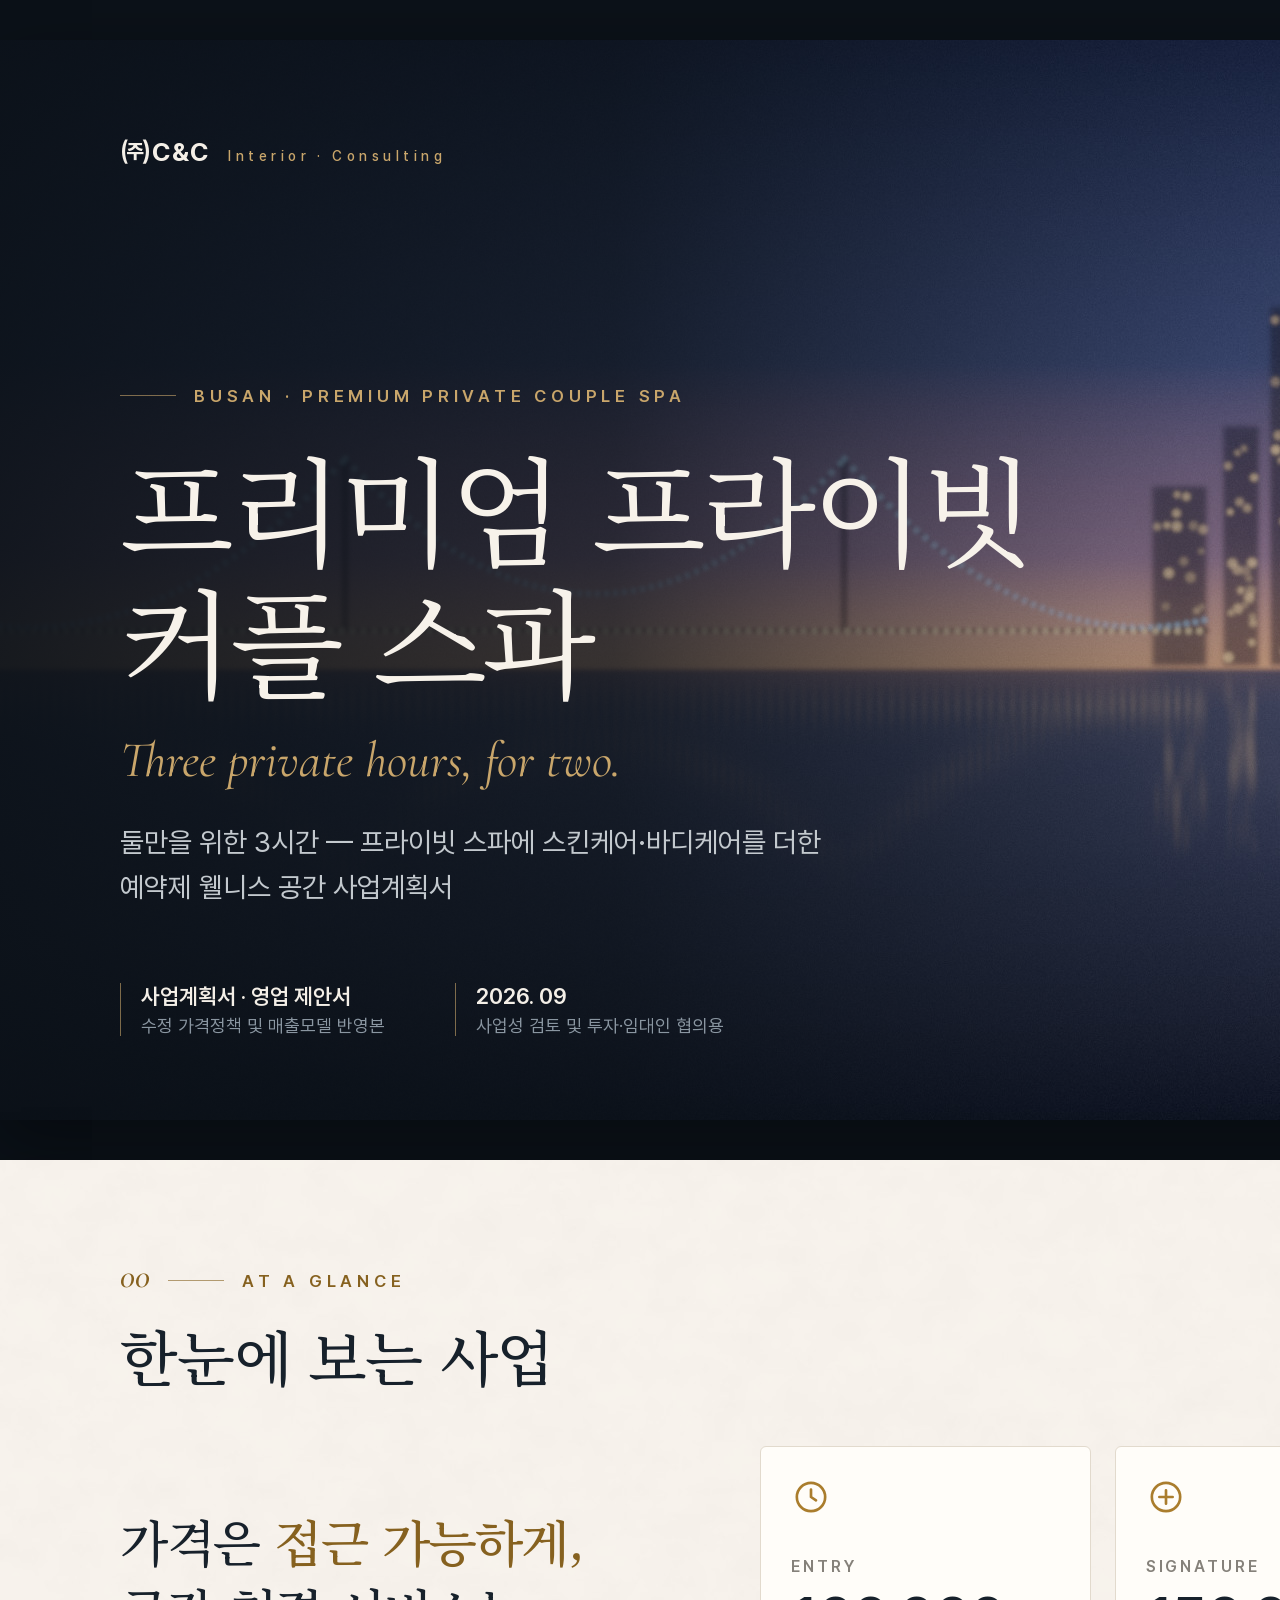
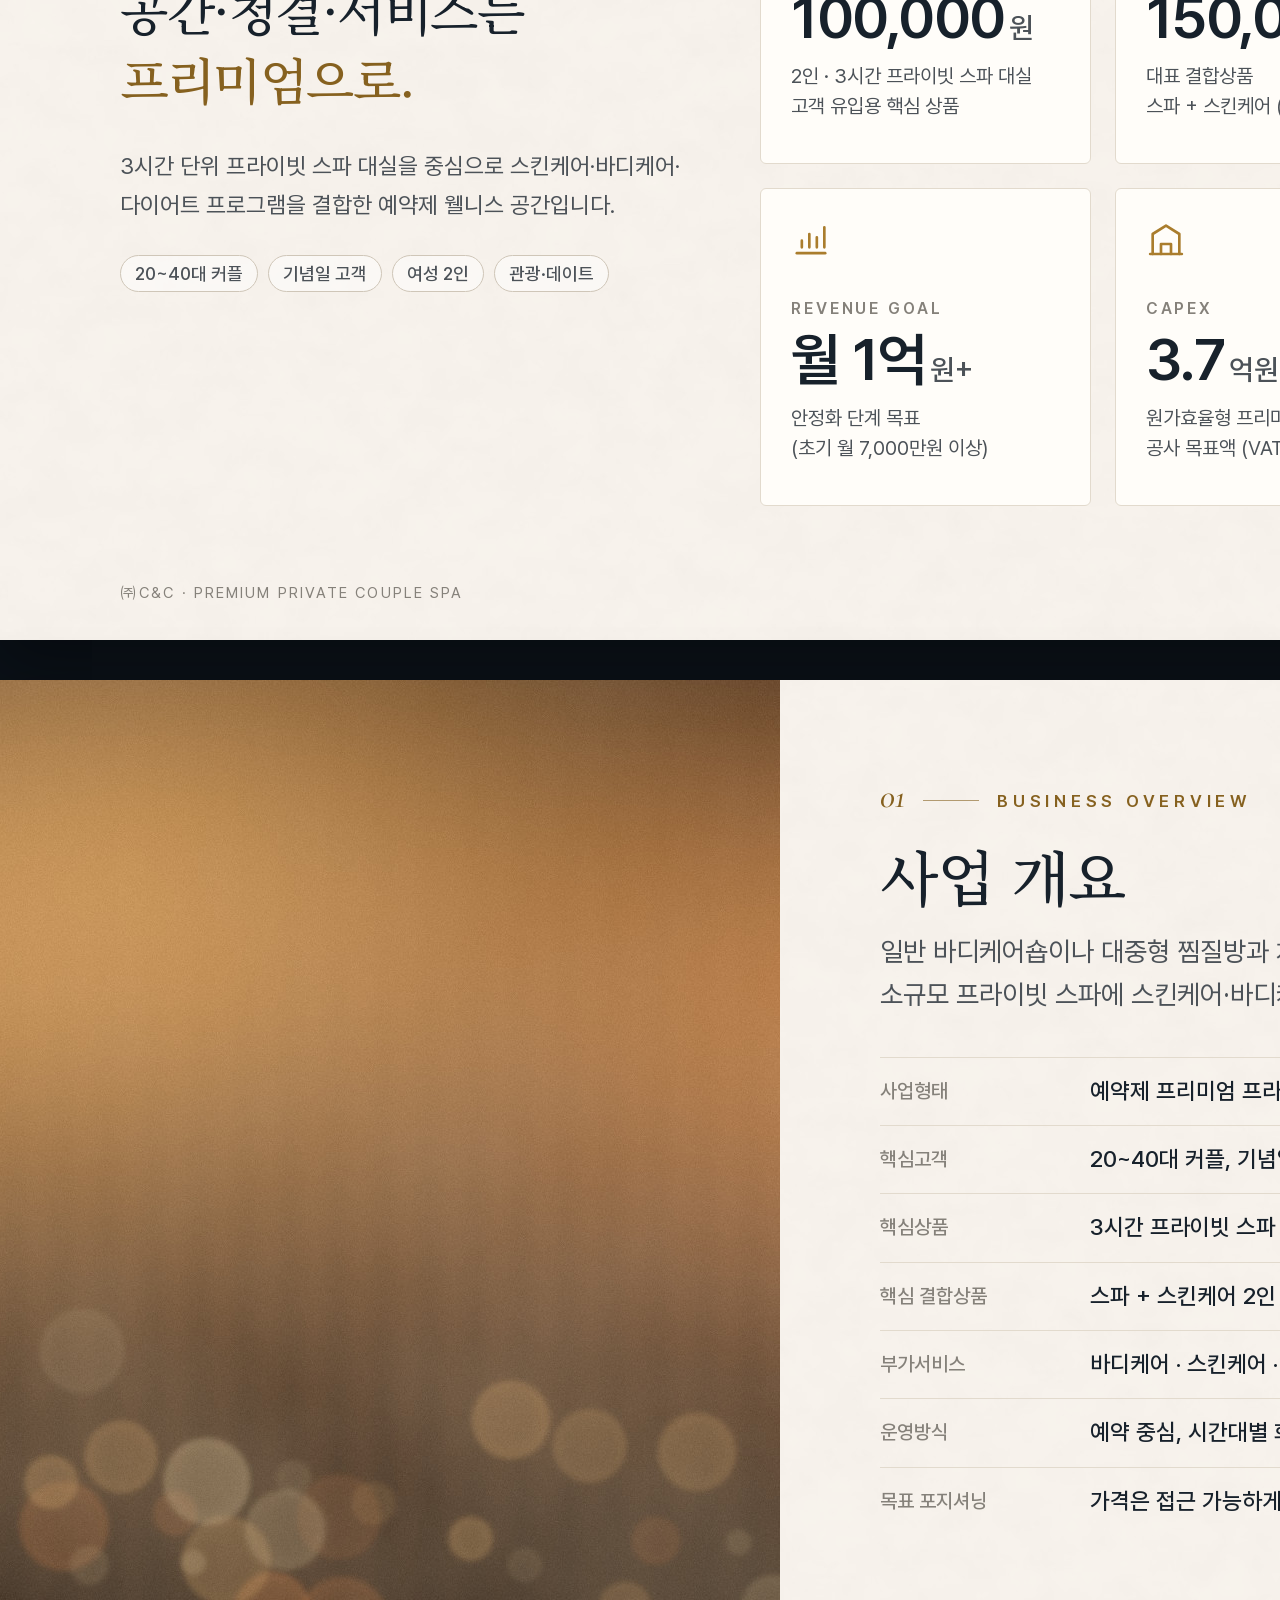
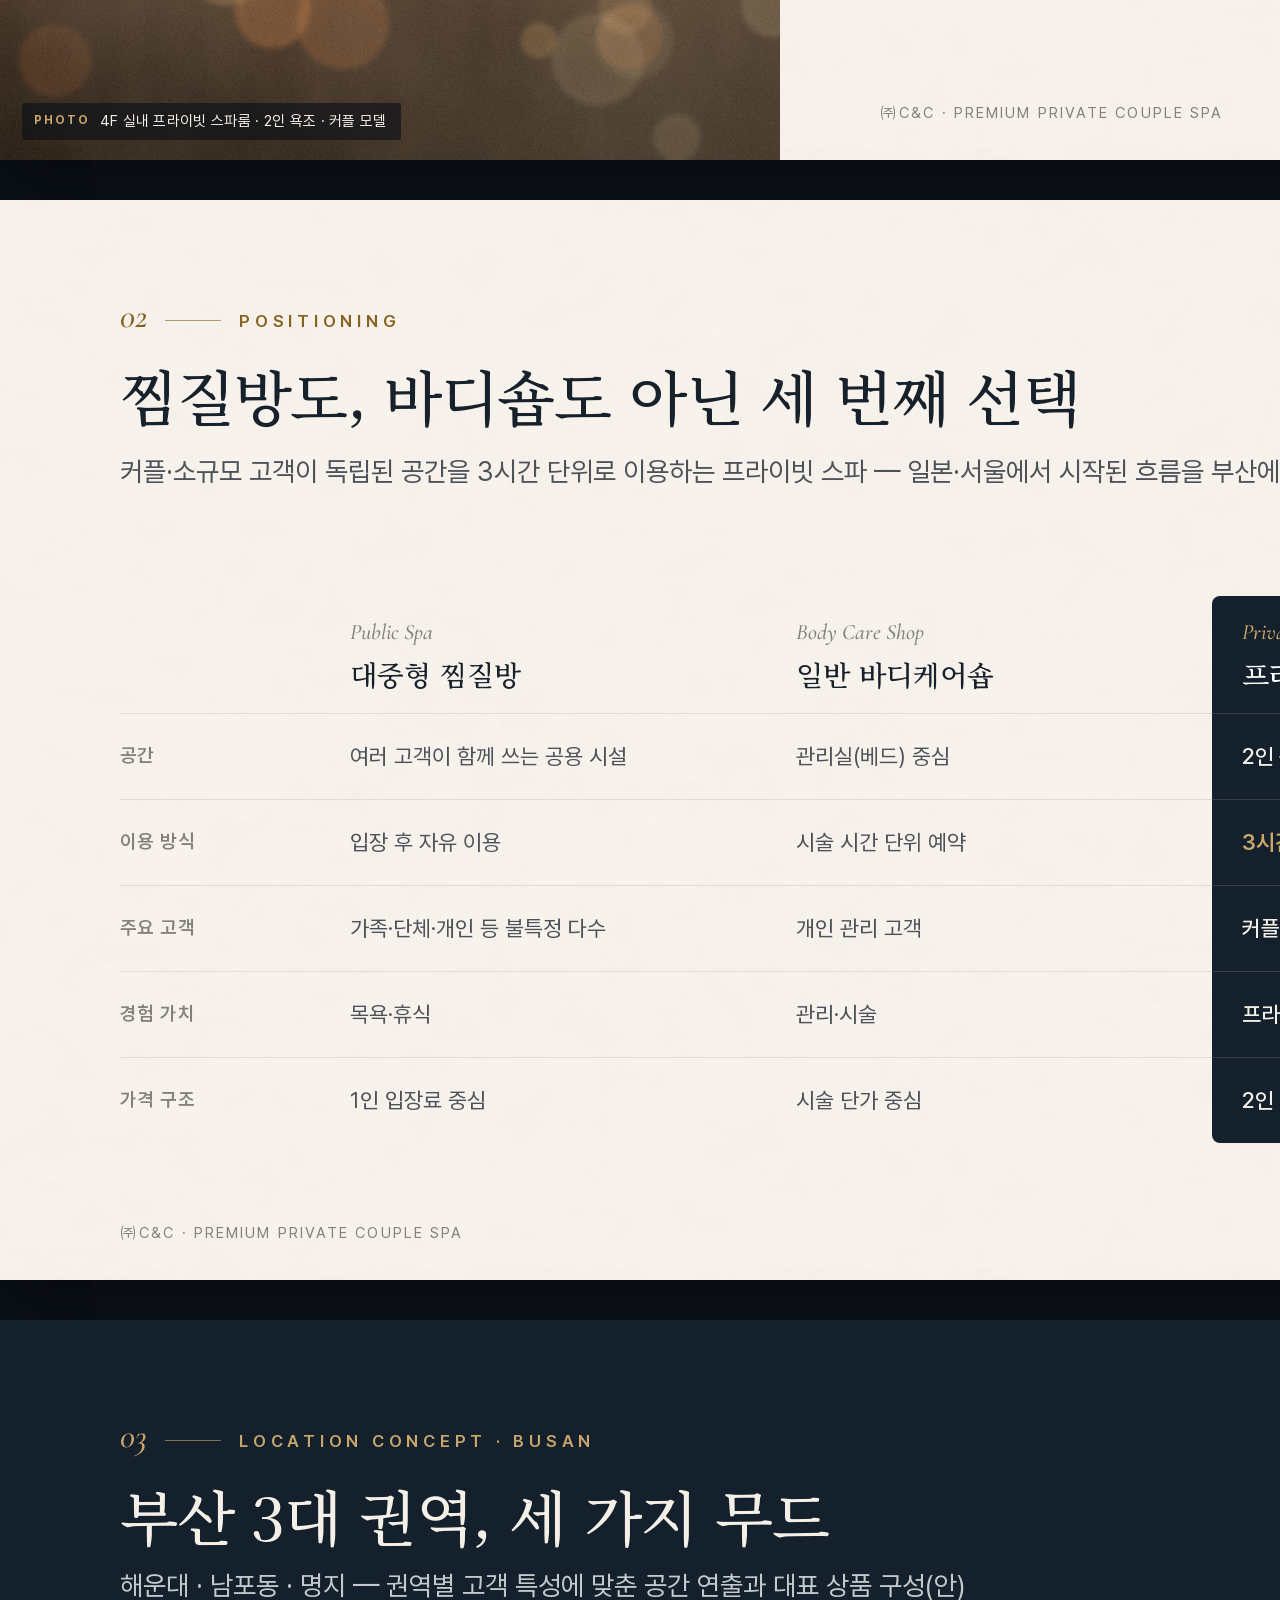
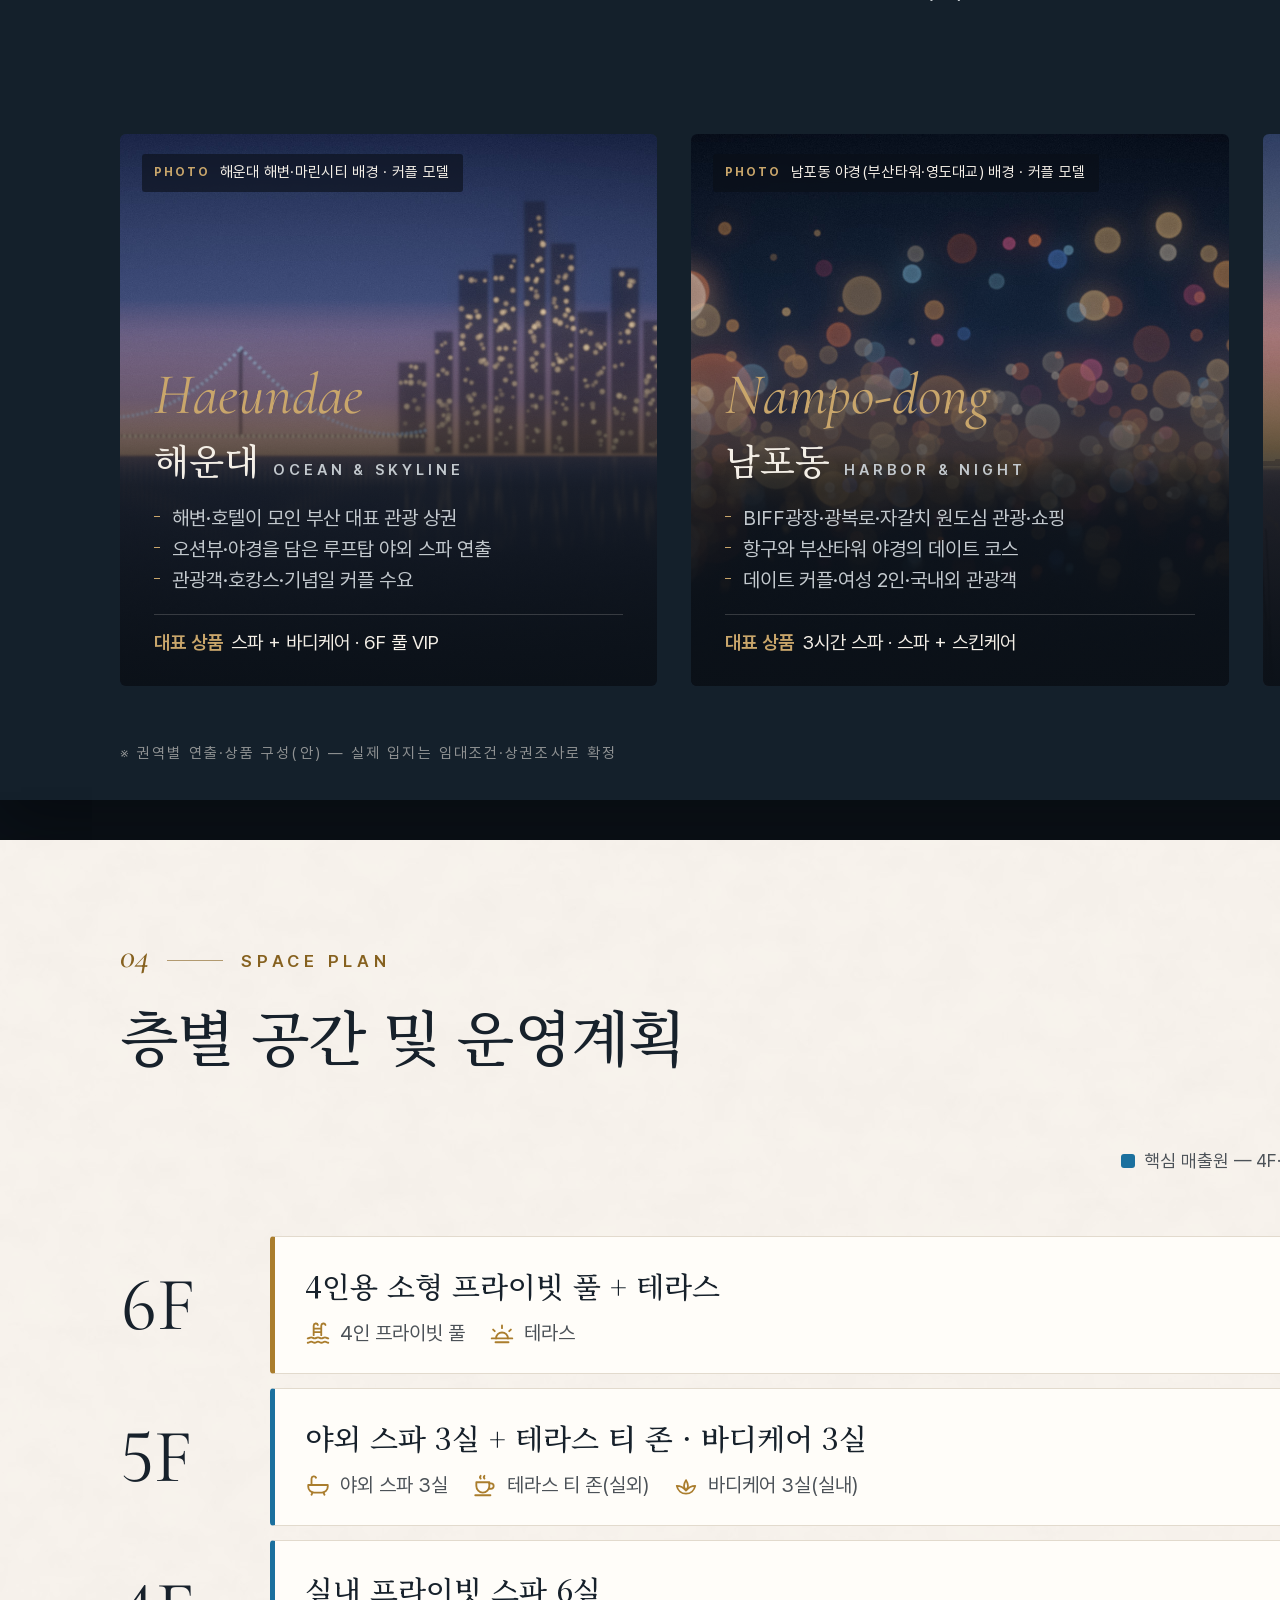
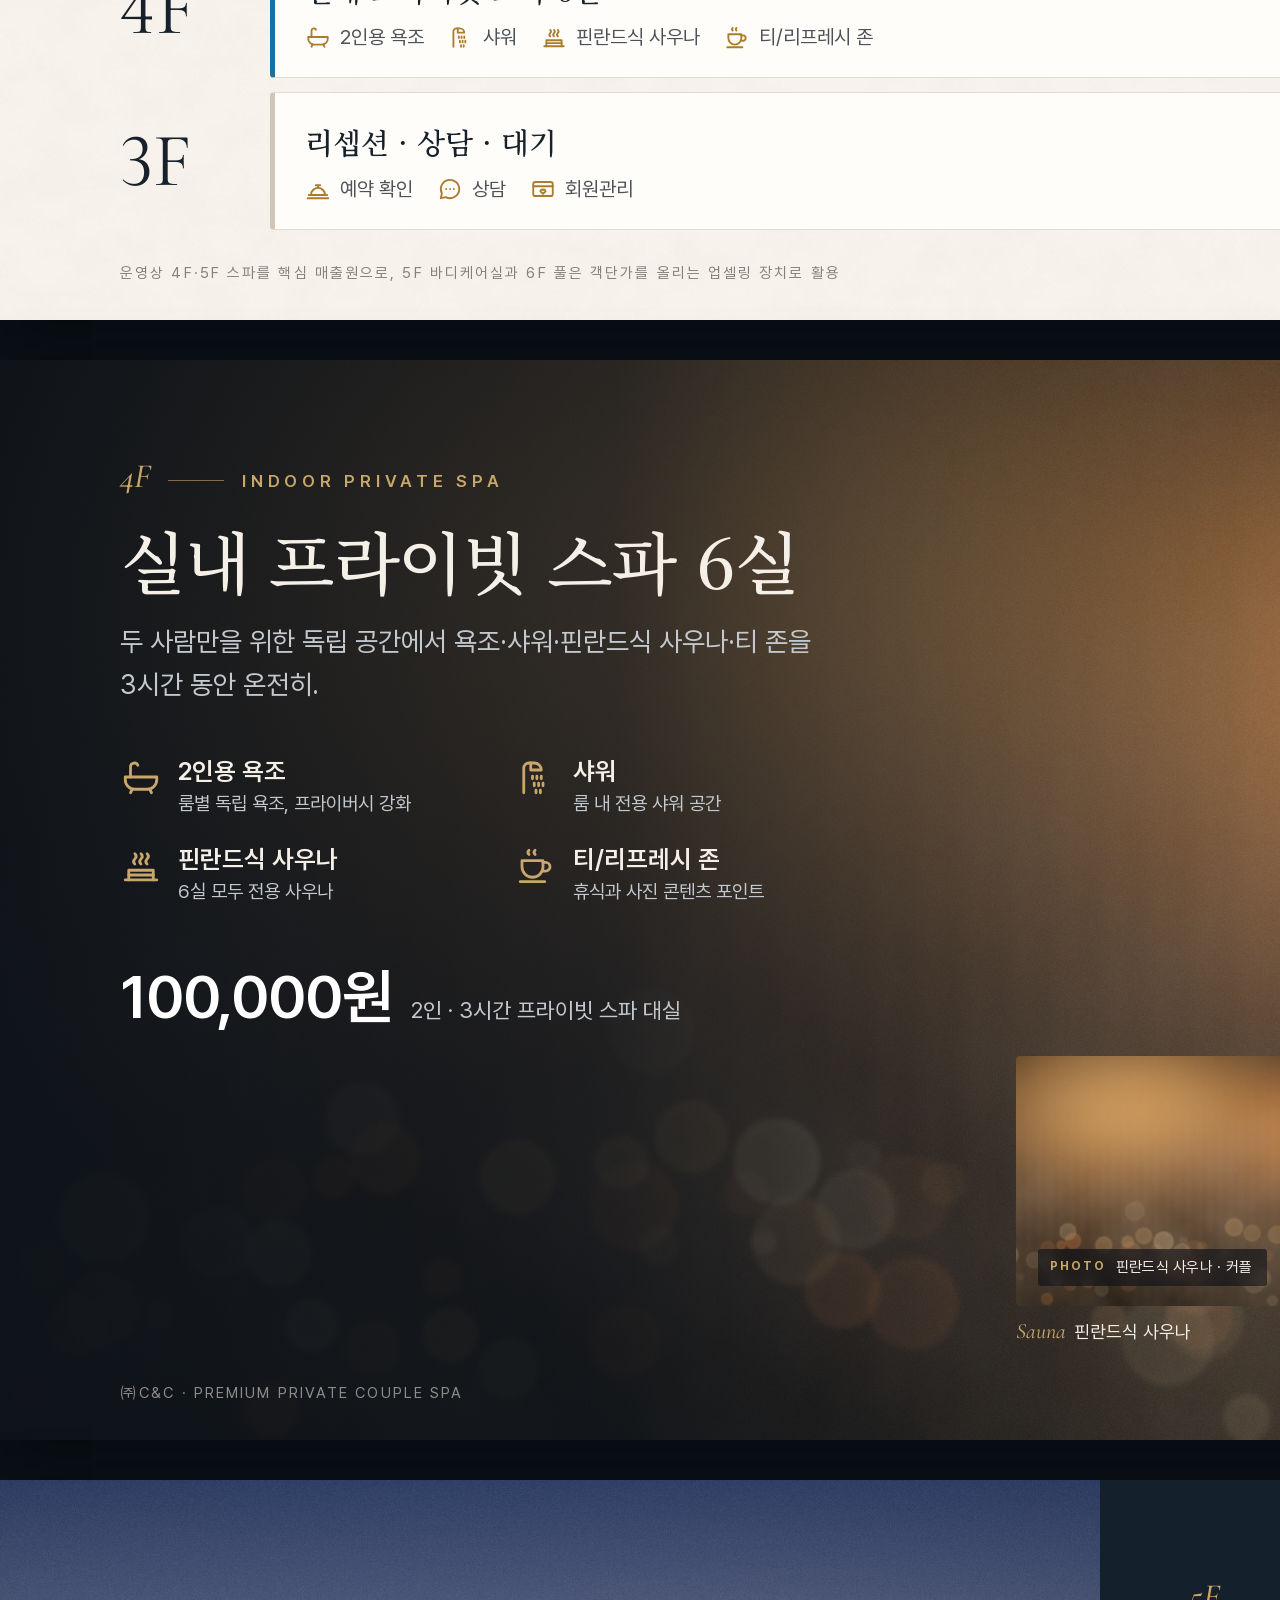
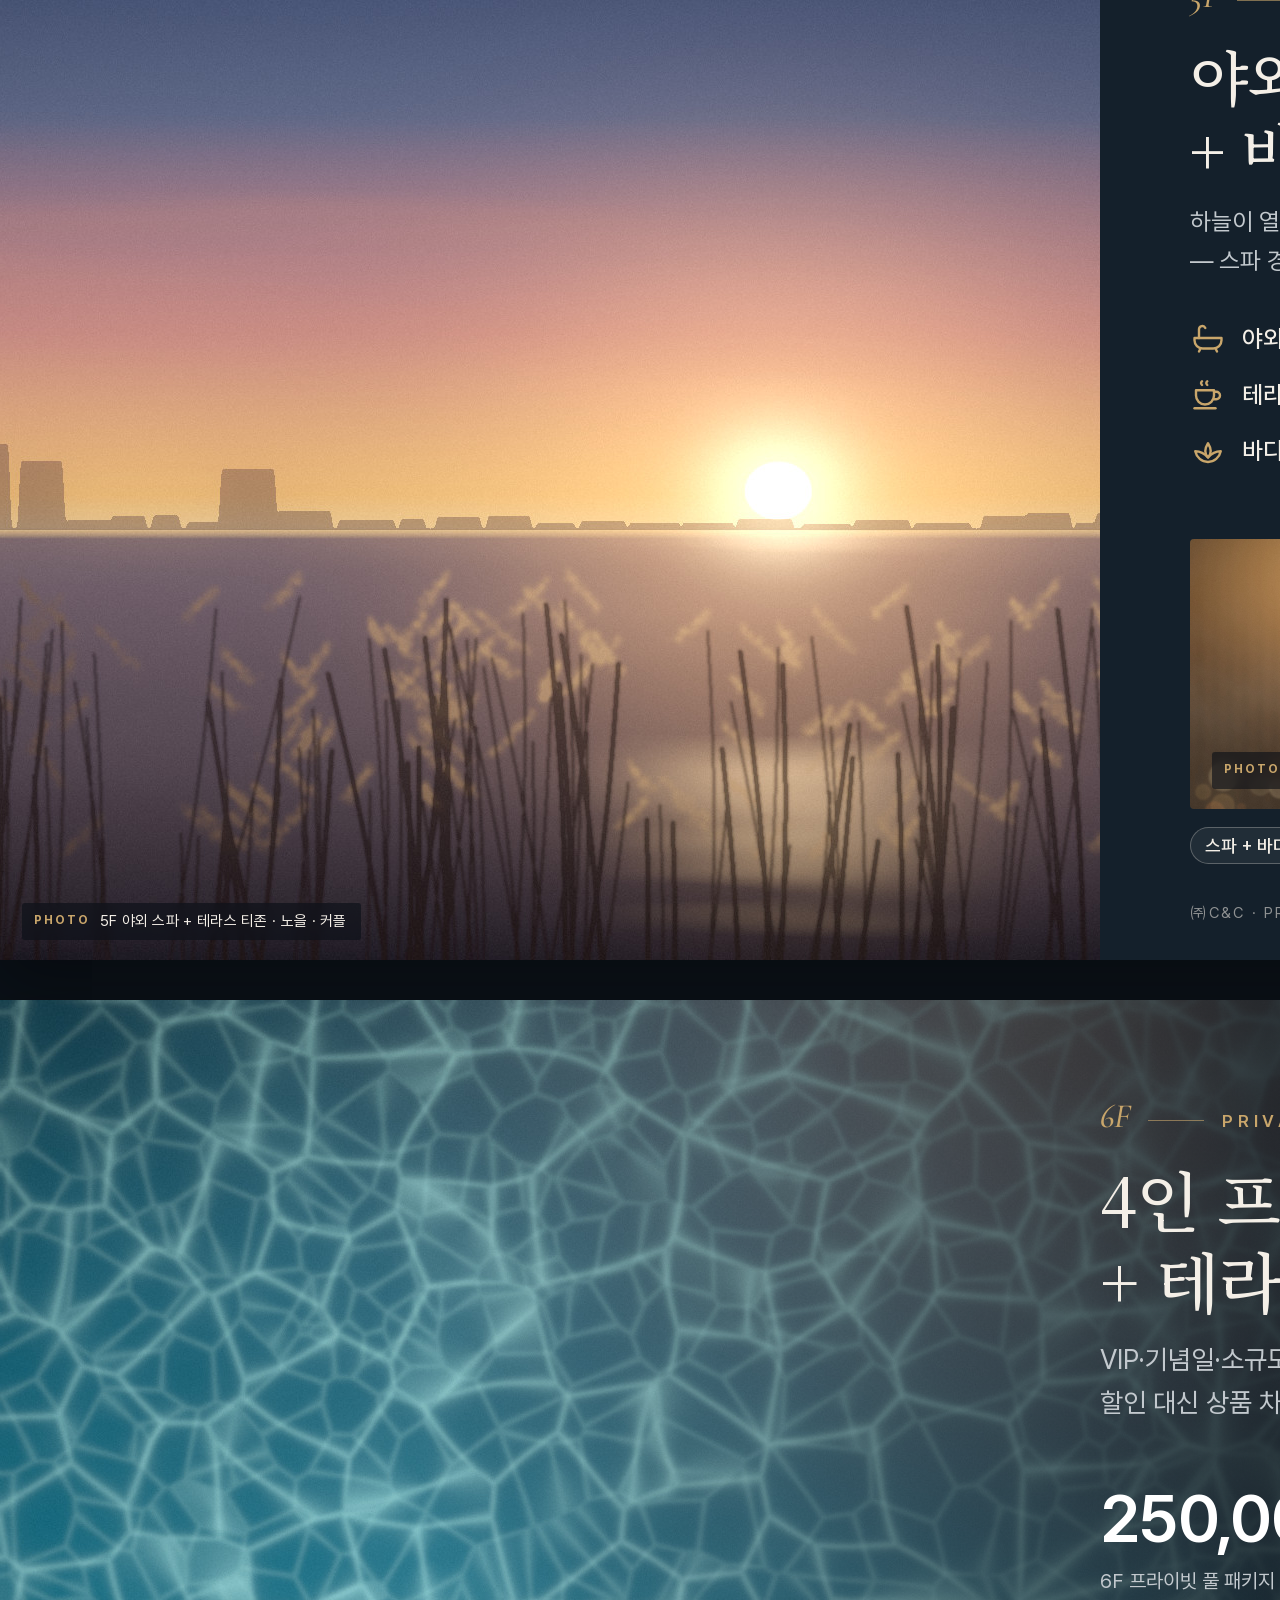
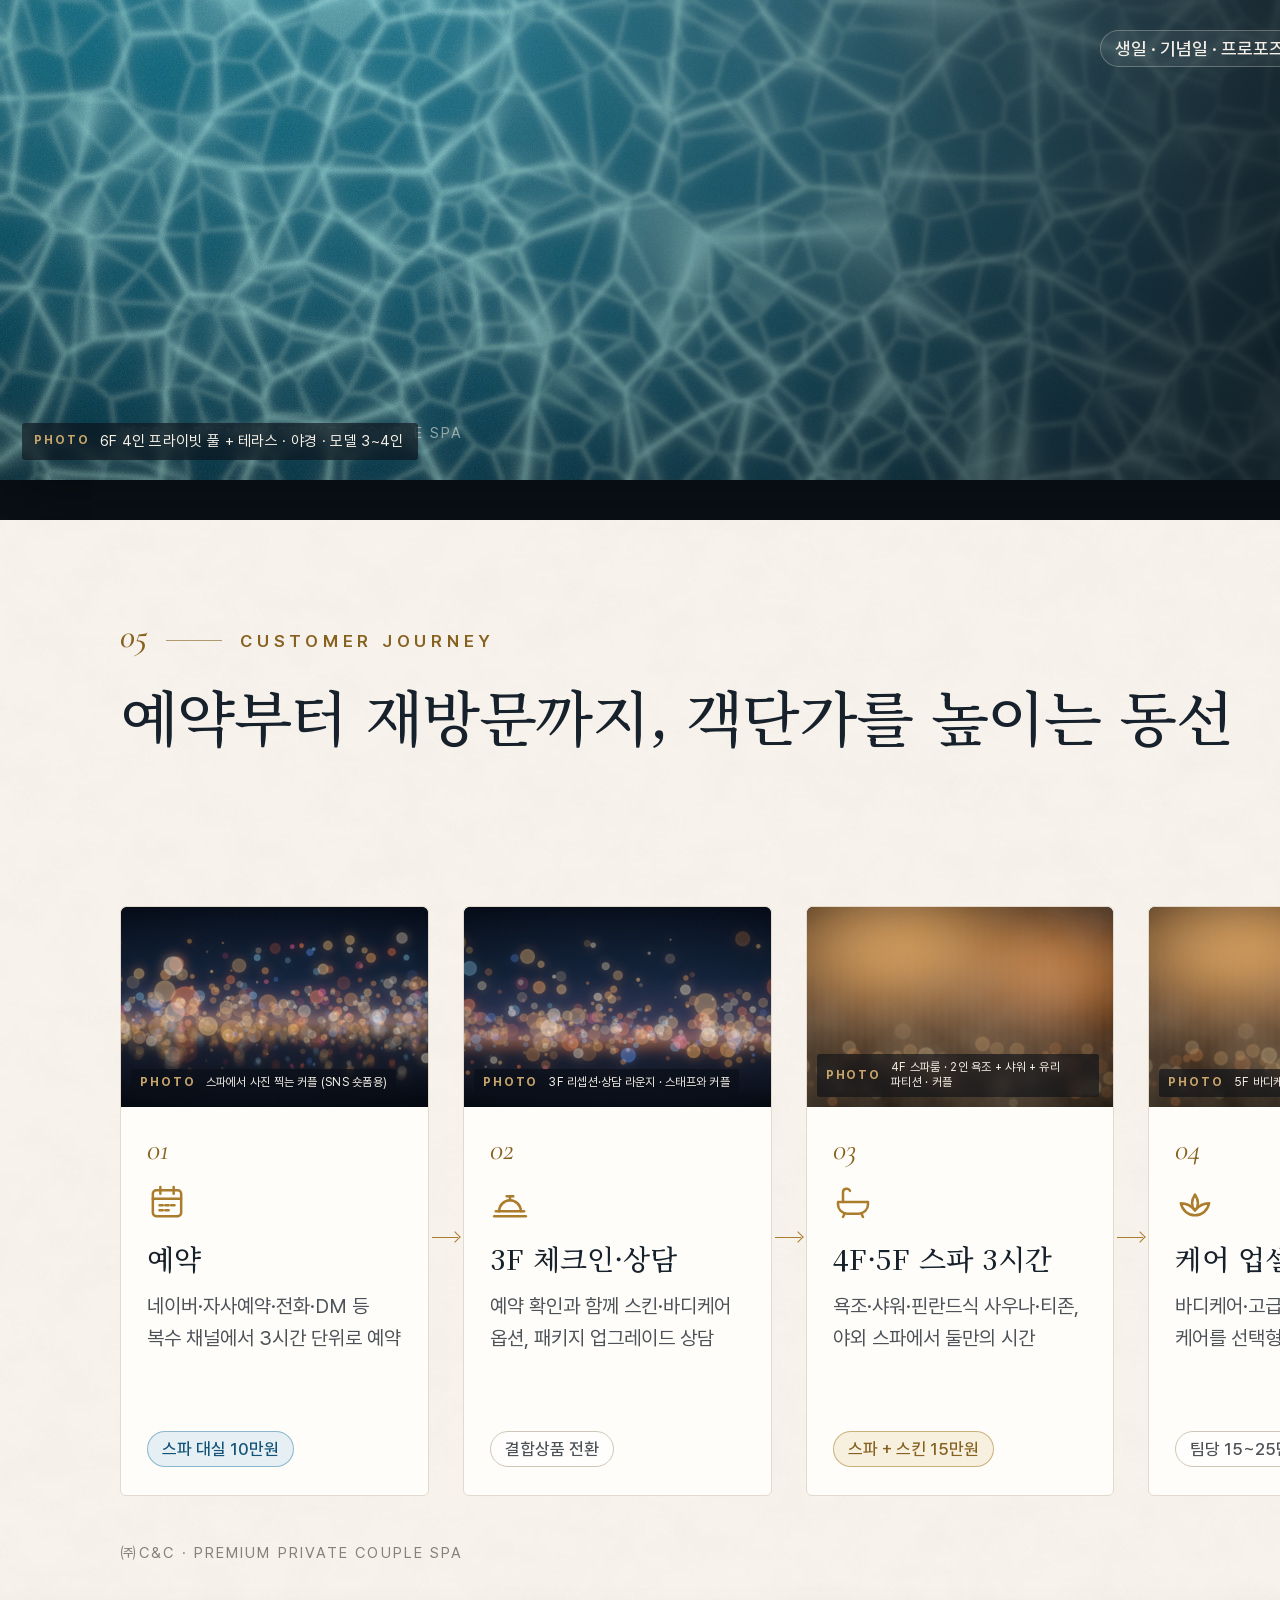
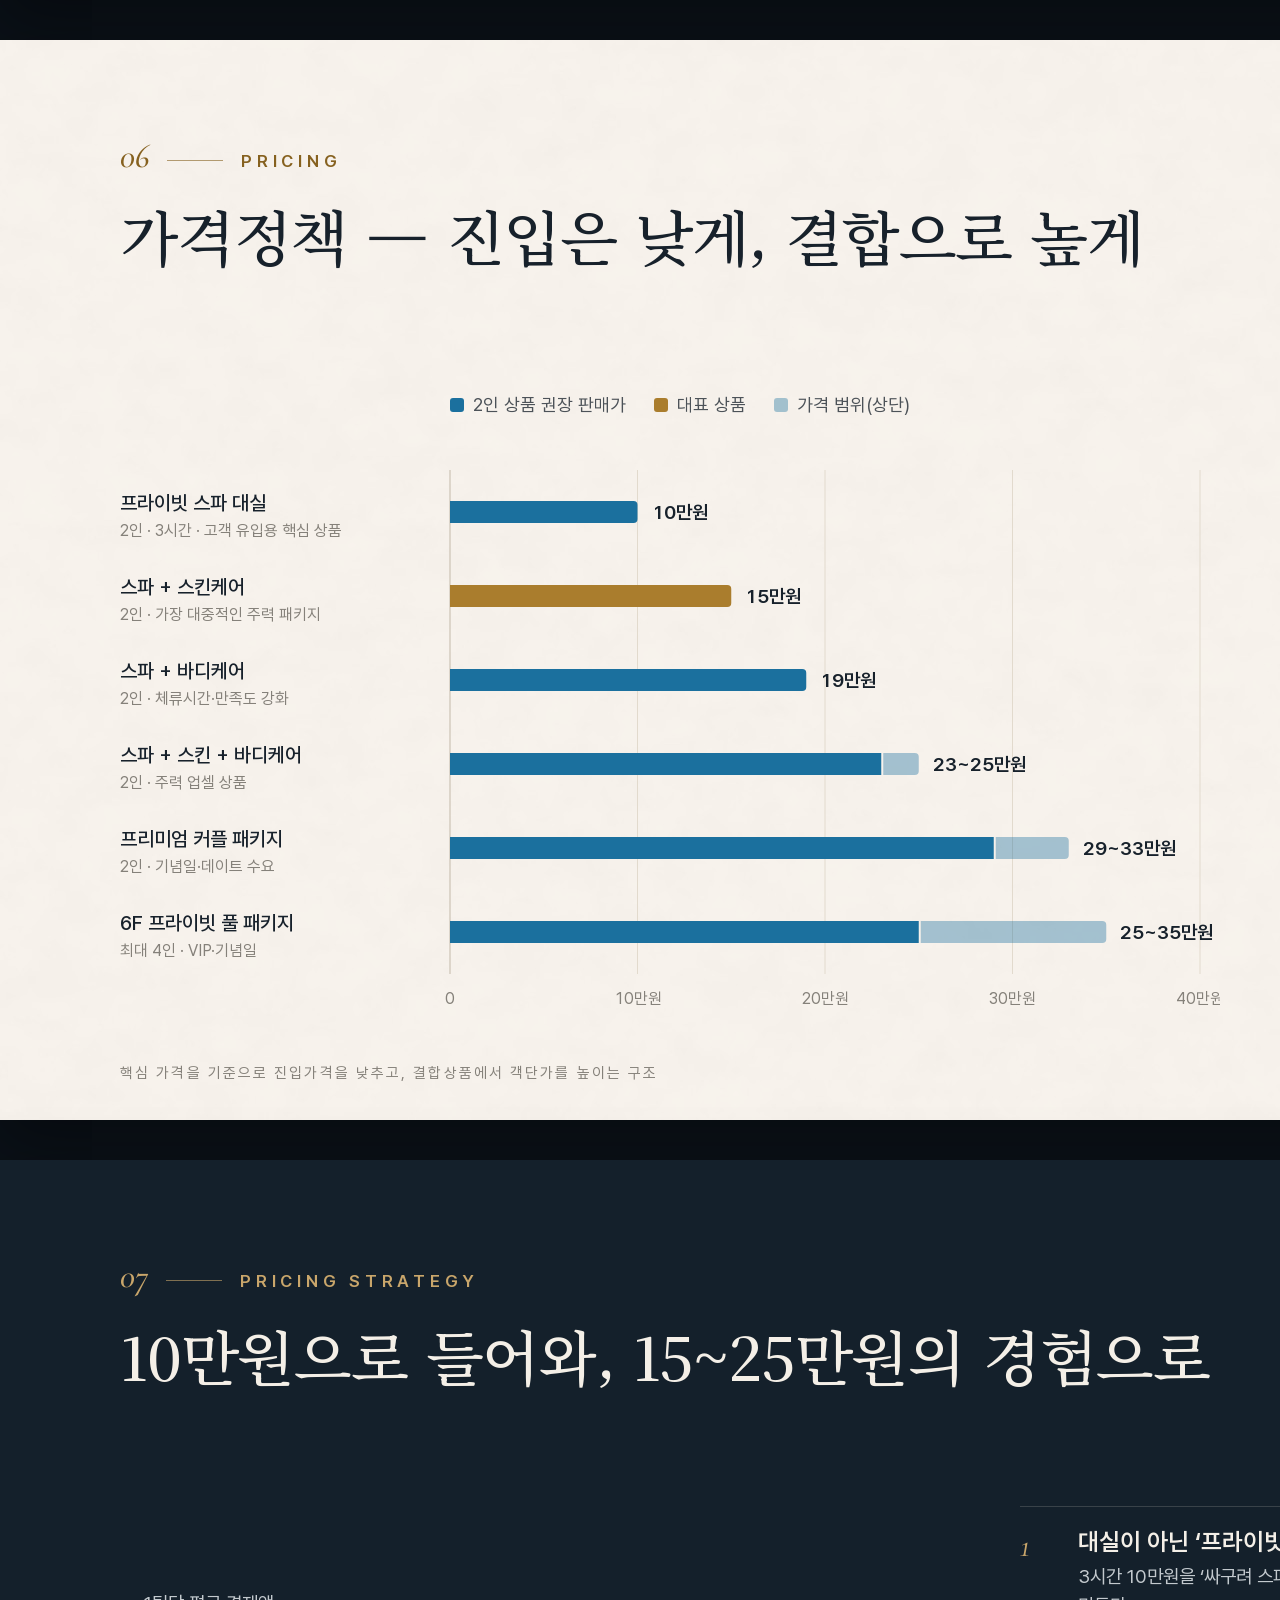
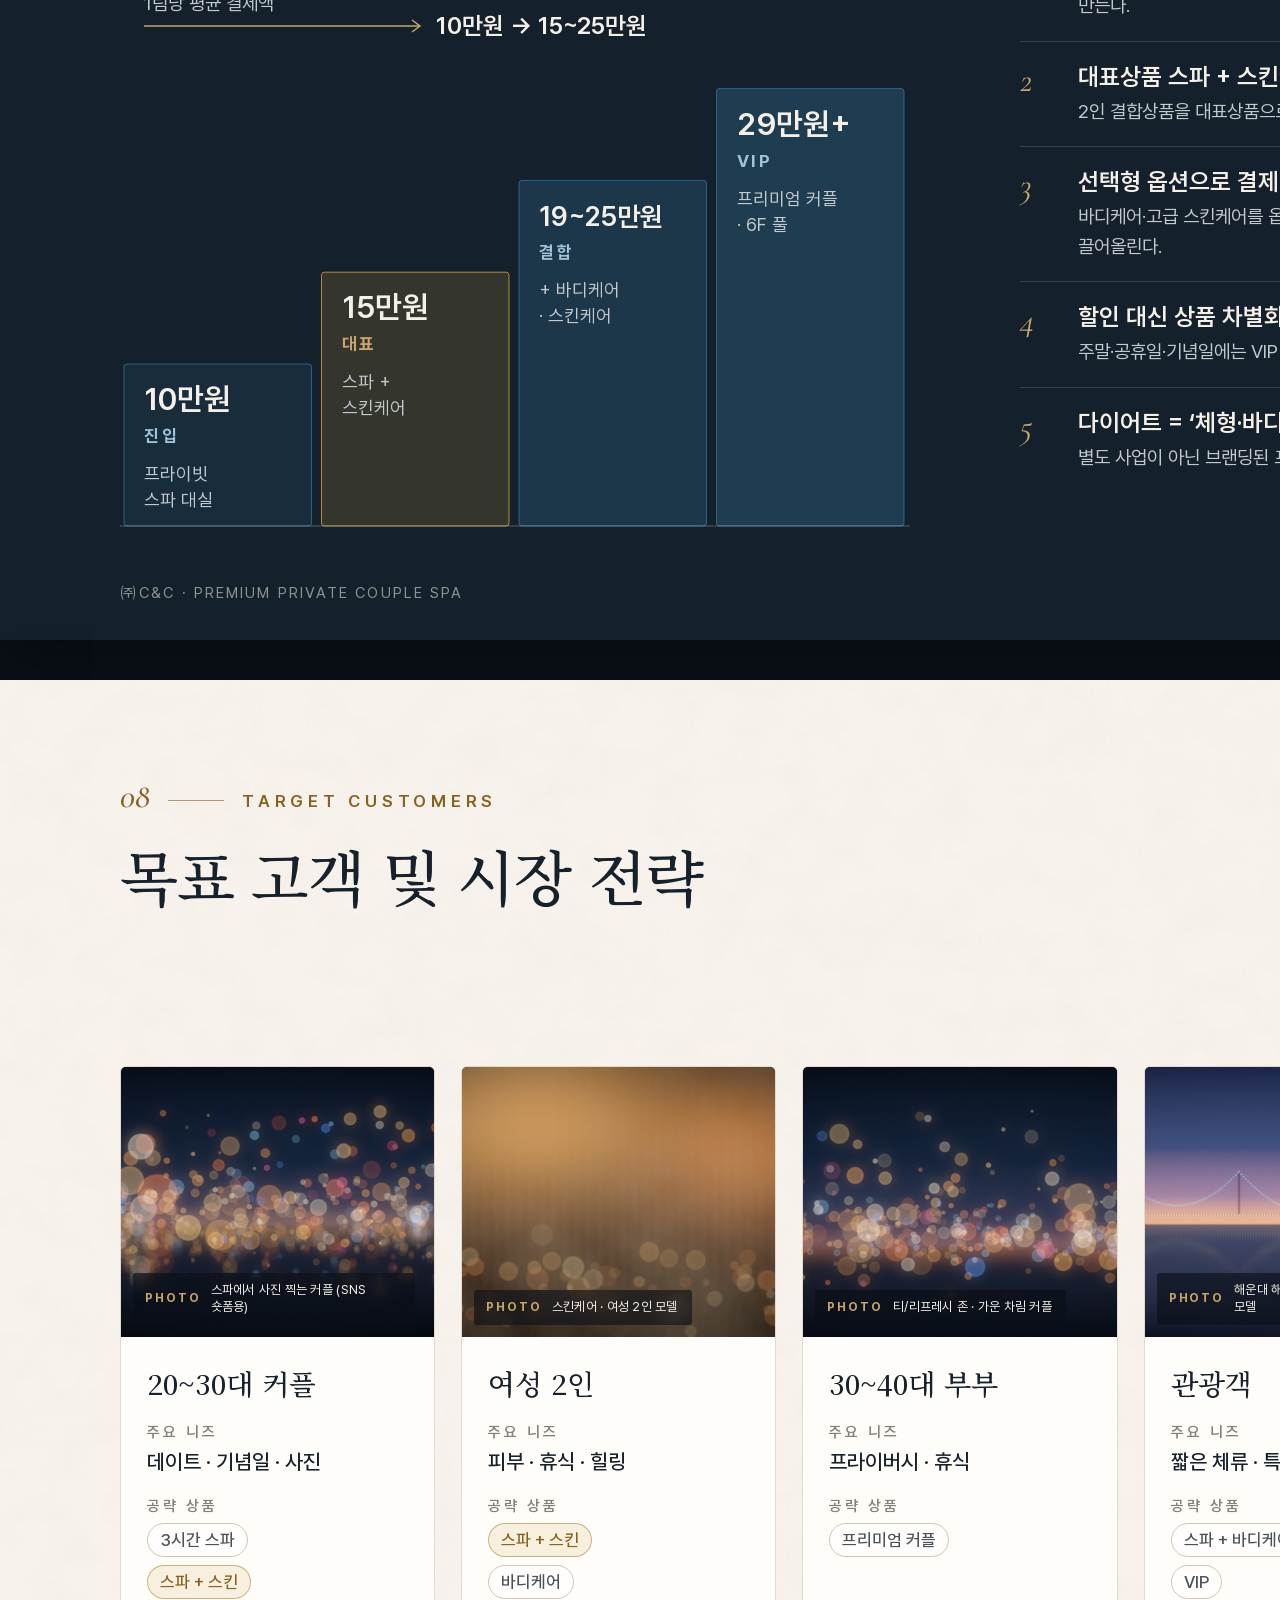
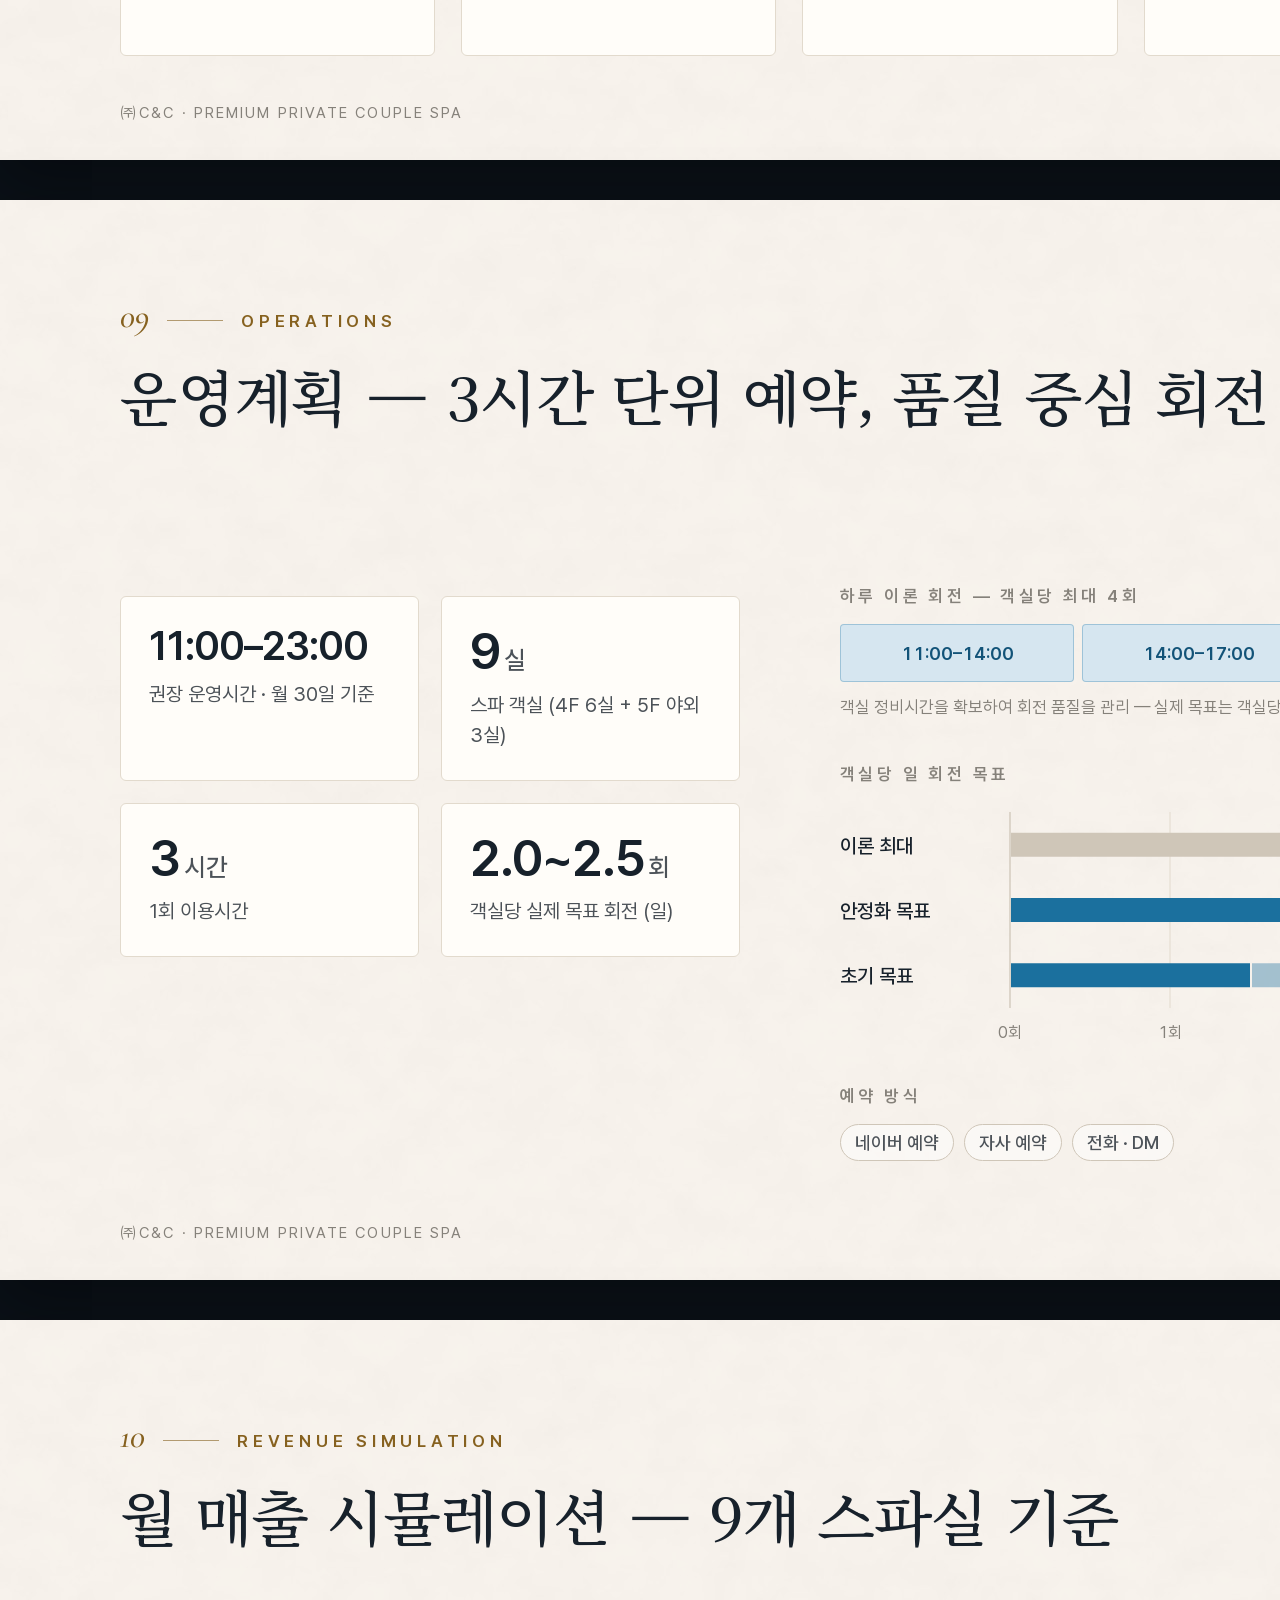
==== commit 0307b6e5: "Add promo video pipeline, photo intake tool and shot list - video/: scene timeline (promo.html), syn" ====
--- a/deck/index.html
+++ b/deck/index.html
@@ -70,7 +70,7 @@
 /* ---------- floors */
 #s-floors .stack { position: absolute; left: 0; right: 0; top: 300px; display: flex; flex-direction: column; gap: 14px; }
 #s-floors .fl { display: grid; grid-template-columns: 150px 1fr 380px; align-items: stretch; min-height: 138px; }
-#s-floors .fl .no { font-family: var(--latin); font-size: 76px; font-weight: 400; color: var(--t1); line-height: 1; display: flex; align-items: center; }
+#s-floors .fl .no { font-family: var(--latin); font-feature-settings: "lnum" 1; font-size: 76px; font-weight: 400; color: var(--t1); line-height: 1; display: flex; align-items: center; }
 #s-floors .fl .blk { background: var(--card); border: 1px solid var(--hair); border-left: 5px solid var(--stone); border-radius: 4px; padding: 22px 30px; display: flex; flex-direction: column; justify-content: center; gap: 14px; }
 #s-floors .fl.core .blk { border-left-color: var(--sea); }
 #s-floors .fl.up .blk { border-left-color: var(--brass); }
@@ -838,7 +838,7 @@
     <h2>프리미엄 프라이빗 커플 스파</h2>
     <div class="co">㈜C&amp;C · INTERIOR &amp; CONSULTING</div>
   </div>
-  <p class="disc">※ 본 문서는 사업성 검토 및 투자·임대인 협의용 초안입니다. 실제 공사비·임차료·인허가·인력비는 현장 조건과 계약조건에 따라 확정해야 합니다.<br>※ 해당 자료는 ㈜C&amp;C의 인테리어 및 컨설팅의 주관적 사업 평가를 기준으로 작성하였음을 명시합니다.</p>
+  <p class="disc">※ 본 문서는 사업성 검토 및 투자·임대인 협의용 초안입니다. 실제 공사비·임차료·인허가·인력비는 현장 조건과 계약조건에 따라 확정해야 합니다.<br>※ 해당 자료는 ㈜C&amp;C의 인테리어 및 컨설팅의 주관적 사업 평가를 기준으로 작성하였음을 명시합니다.<br>※ 본 자료의 공간·인물 이미지는 이해를 돕기 위한 연출용 컨셉 이미지입니다.</p>
 </section>
 
 <script src="data.js"></script>
@@ -912,30 +912,15 @@
     P.kpis.map((k, i) => `<div class="row"><b><svg class="ico"><use href="#${kIcons[i]}"/></svg>${k.name}</b><div class="a">${k.init}</div><div class="arr">→</div><div class="b">${k.stable}</div></div>`).join("");
 
   // stairs (strategy)
-  (function stairs() {
+  (function () {
     const svg = document.getElementById("c-stairs");
-    const steps = [
-      { p: "10만원", t: "진입", d: ["프라이빗", "스파 대실"] },
-      { p: "15만원", t: "대표", d: ["스파 +", "스킨케어"] },
-      { p: "19~25만원", t: "결합", d: ["+ 바디케어", "· 스킨케어"] },
-      { p: "29만원+", t: "VIP", d: ["프리미엄 커플", "· 6F 풀"] }
-    ];
+    Charts.stairs(svg, { w: 820, h: 560 });
     const NS = "http://www.w3.org/2000/svg";
     const mk = (tag, a, txt) => { const n = document.createElementNS(NS, tag); for (const k in a) n.setAttribute(k, a[k]); if (txt) n.textContent = txt; svg.appendChild(n); return n; };
-    const w = 196, base = 540, hs = [170, 262, 354, 446];
-    steps.forEach((s, i) => {
-      const x = 4 + i * w, y = base - hs[i];
-      const hero = i === 1;
-      mk("rect", { x, y, width: w - 10, height: hs[i], rx: 3, fill: hero ? "rgba(181,138,58,.20)" : `rgba(62,146,196,${0.10 + i * 0.05})`, stroke: hero ? "#B58A3A" : "rgba(62,146,196,.55)", "stroke-width": 1 });
-      mk("text", { x: x + 20, y: y + 46, fill: "#F4EFE7", "font-size": s.p.length > 6 ? 27 : 31, "font-weight": 600, "font-family": "Pretendard" }, s.p);
-      mk("text", { x: x + 20, y: y + 78, fill: hero ? "#C9A66B" : "#9FC3DA", "font-size": 17, "font-weight": 700, "font-family": "Pretendard", "letter-spacing": "0.16em" }, s.t);
-      s.d.forEach((line, k) => mk("text", { x: x + 20, y: y + 116 + k * 26, fill: "#C3C9CE", "font-size": 18, "font-family": "Pretendard" }, line));
-    });
-    mk("line", { x1: 0, x2: 790, y1: base, y2: base, stroke: "rgba(244,239,231,.3)" });
     mk("path", { d: "M24 40 H 300", stroke: "#C9A66B", "stroke-width": 1.5, fill: "none" });
     mk("path", { d: "M292 34 L300 40 L292 46", stroke: "#C9A66B", "stroke-width": 1.5, fill: "none" });
-    mk("text", { x: 24, y: 24, fill: "#C3C9CE", "font-size": 19, "font-family": "Pretendard" }, "1팀당 평균 결제액");
-    mk("text", { x: 316, y: 48, fill: "#F4EFE7", "font-size": 24, "font-weight": 600, "font-family": "Pretendard" }, "10만원 → 15~25만원");
+    mk("text", { x: 24, y: 24, fill: "#C3C9CE", "font-size": 19 }, "1팀당 평균 결제액");
+    mk("text", { x: 316, y: 48, fill: "#F4EFE7", "font-size": 24, "font-weight": 600 }, "10만원 → 15~25만원");
   })();
 
   await document.fonts.ready;
